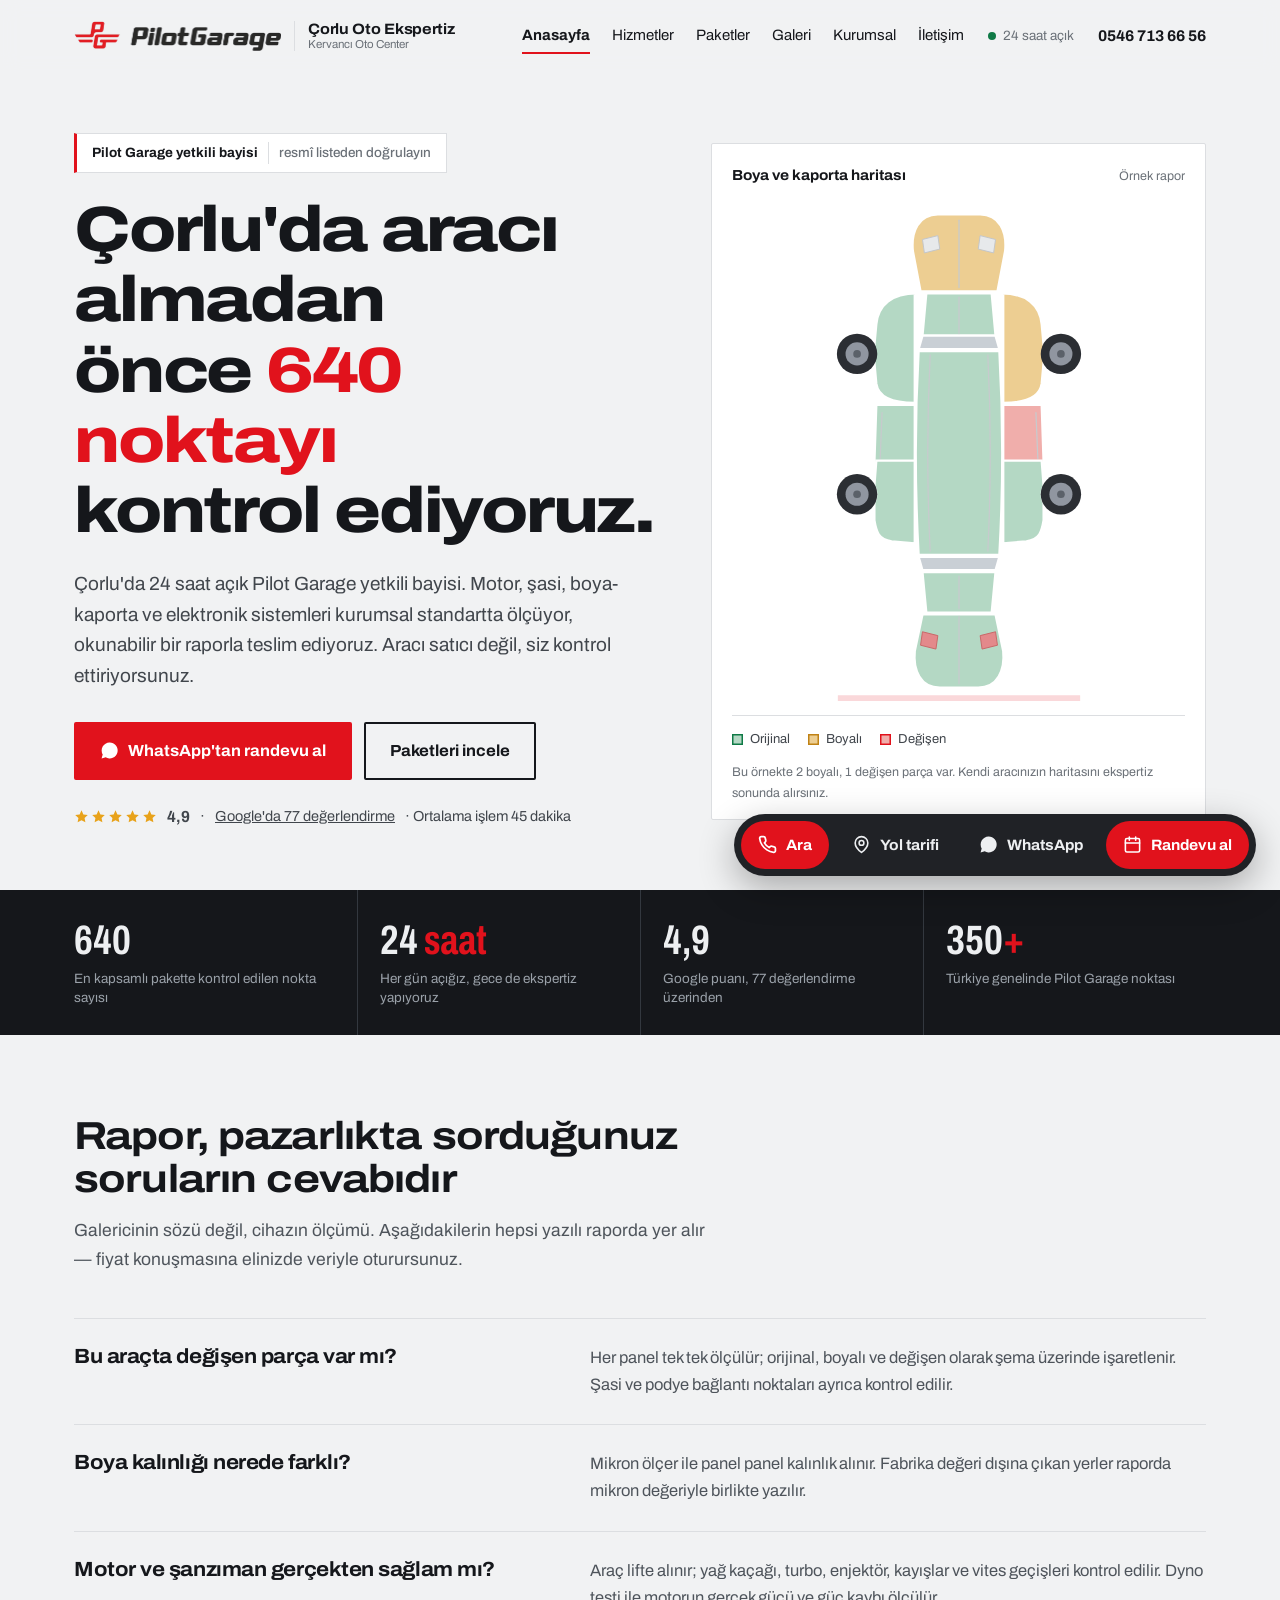
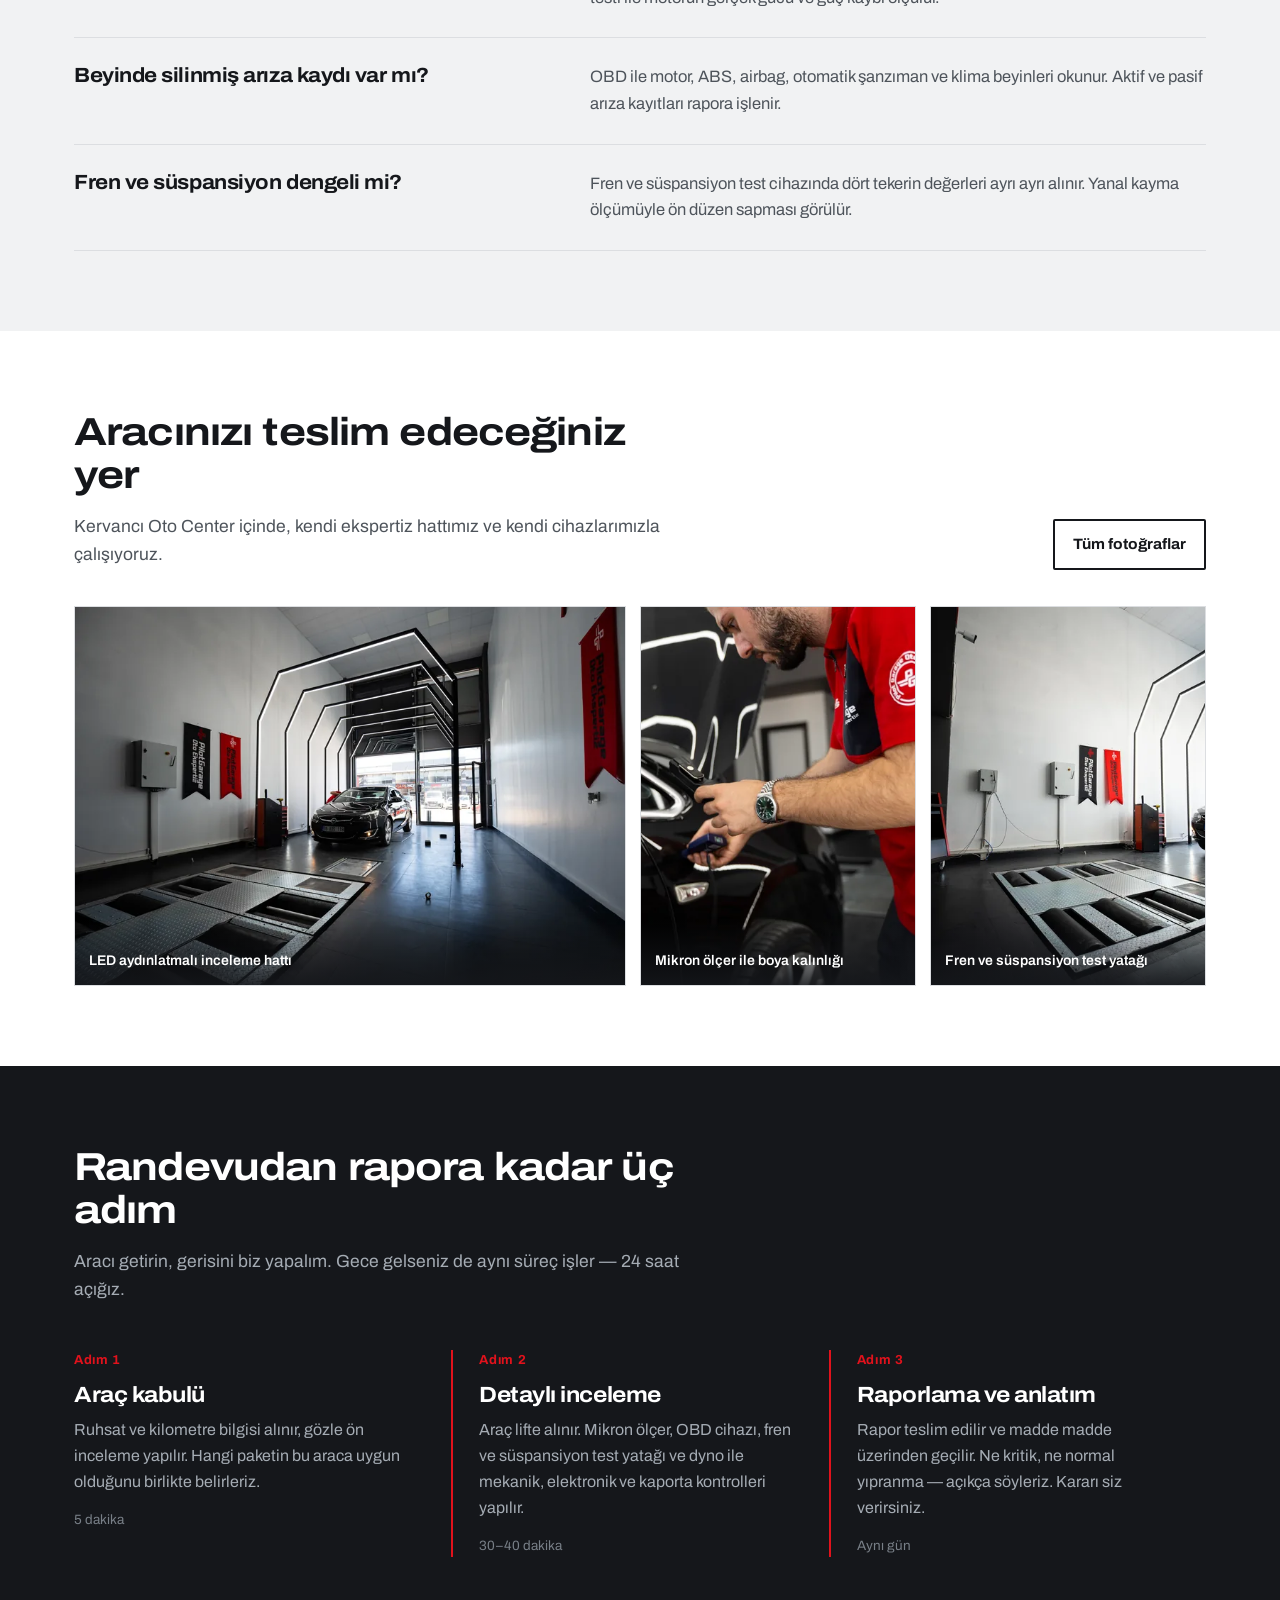
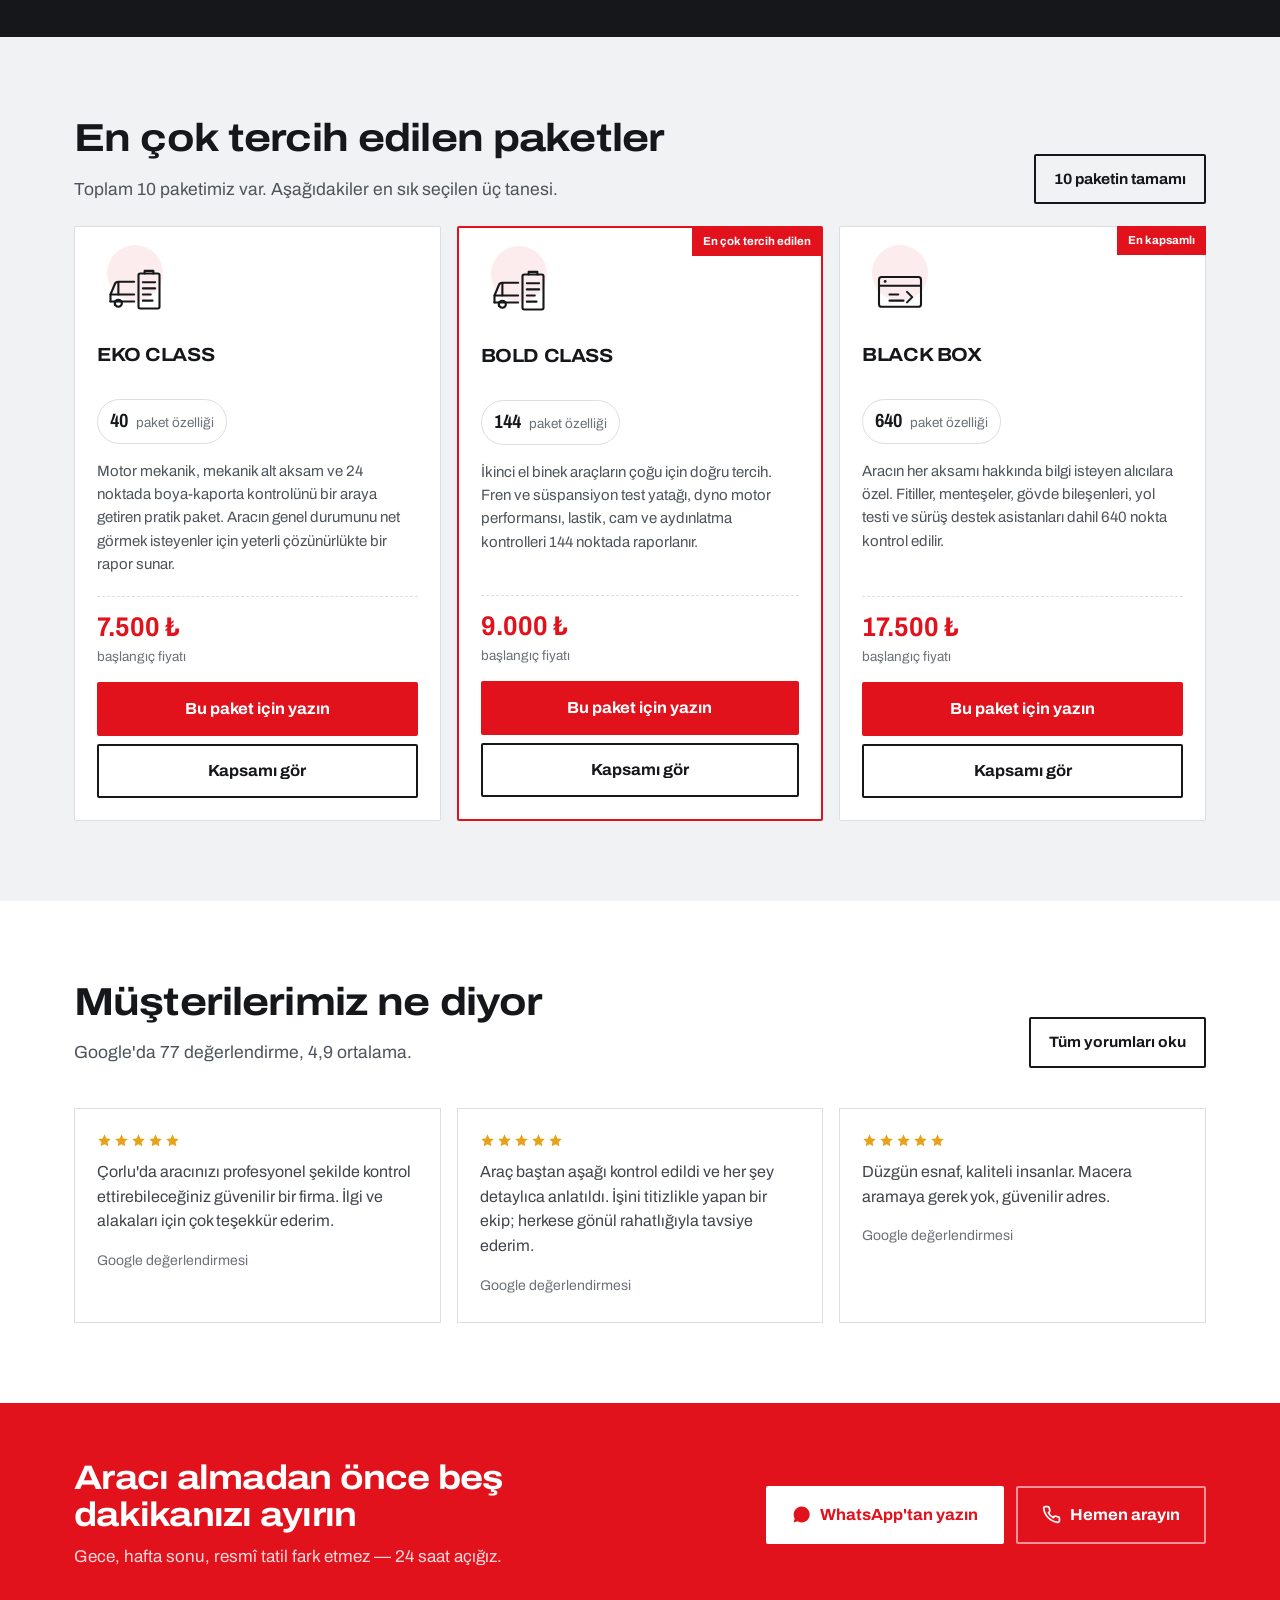
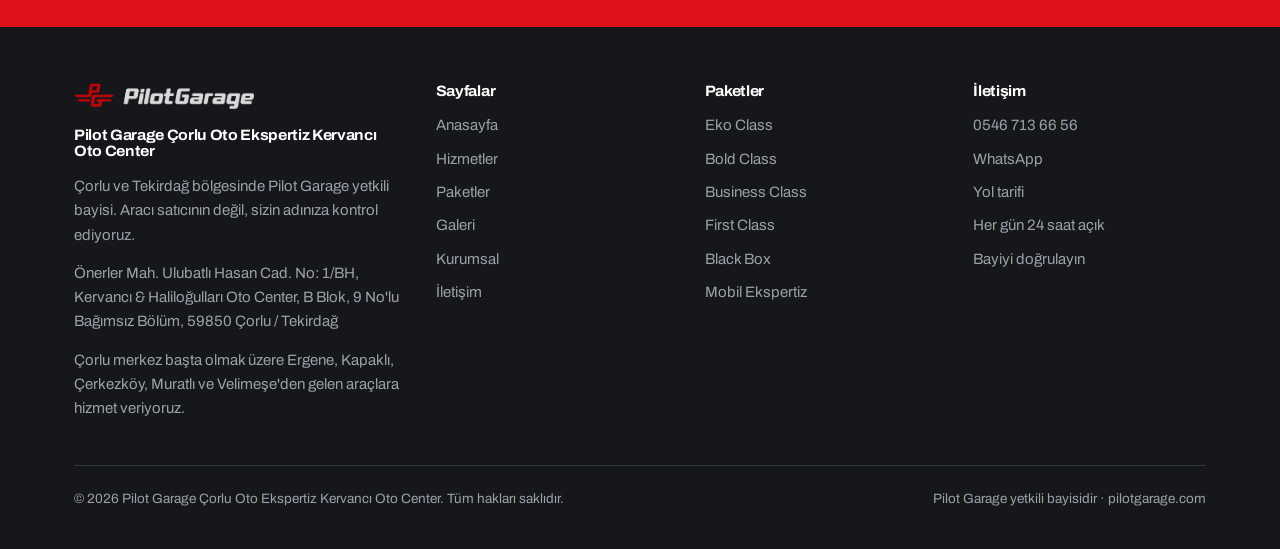
==== index.html @ a49c8400 "Ana sayfadaki örnek ekspertiz şemasını gerçekçi araç çizimiyle değiştir Soyut dikdörtgen panellerden" ====
<!DOCTYPE html>
<html lang="tr">
<head>
<meta charset="utf-8">
<meta name="viewport" content="width=device-width, initial-scale=1">
<title>Çorlu Oto Ekspertiz | Pilot Garage Kervancı Oto Center</title>
<meta name="description" content="Çorlu'da 24 saat açık oto ekspertiz. Motor, şasi, boya-kaporta ve elektronik kontroller profesyonel cihazlarla yapılır, rapor aynı gün teslim edilir. 0546 713 66 56">
<link rel="canonical" href="https://pilotgaragecorlu.tr/">
<meta property="og:url" content="https://pilotgaragecorlu.tr/">
<meta property="og:type" content="website">
<meta property="og:locale" content="tr_TR">
<meta property="og:title" content="Çorlu Oto Ekspertiz | Pilot Garage Kervancı Oto Center">
<meta property="og:description" content="Çorlu'da 24 saat açık oto ekspertiz. Motor, şasi, boya-kaporta ve elektronik kontroller profesyonel cihazlarla yapılır, rapor aynı gün teslim edilir. 0546 713 66 56">
<meta property="og:image" content="https://pilotgaragecorlu.tr/gorseller/og-image.png">
<meta property="og:image:width" content="1200">
<meta property="og:image:height" content="630">
<meta property="og:site_name" content="Pilot Garage Çorlu Oto Ekspertiz Kervancı Oto Center">
<meta name="twitter:card" content="summary_large_image">
<meta name="twitter:image" content="https://pilotgaragecorlu.tr/gorseller/og-image.png">
<meta name="theme-color" content="#15171B">
<link rel="preconnect" href="https://fonts.googleapis.com">
<link rel="preconnect" href="https://fonts.gstatic.com" crossorigin>
<link href="https://fonts.googleapis.com/css2?family=Archivo:ital,wdth,wght@0,62..125,400..800;1,62..125,400..700&display=swap" rel="stylesheet">
<link rel="icon" type="image/png" sizes="32x32" href="gorseller/favicon-32.png">
<link rel="icon" type="image/png" sizes="512x512" href="gorseller/favicon-512.png">
<link rel="apple-touch-icon" href="gorseller/apple-touch-icon.png">
<link rel="stylesheet" href="assets/style.css">

<script type="application/ld+json">
{
  "@context": "https://schema.org",
  "@type": "AutoRepair",
  "name": "Pilot Garage Çorlu Oto Ekspertiz Kervancı Oto Center",
  "description": "Çorlu'da 24 saat açık Pilot Garage yetkili bayisi. Oto ekspertiz: motor, şasi, boya-kaporta ve elektronik kontroller.",
  "telephone": "+905467136656",
  "priceRange": "₺₺",
  "address": {
    "@type": "PostalAddress",
    "streetAddress": "Önerler Mah. Ulubatlı Hasan Cad. No: 1/BH, Kervancı & Haliloğulları Oto Center, B Blok, 9 No'lu Bağımsız Bölüm",
    "addressLocality": "Çorlu",
    "addressRegion": "Tekirdağ",
    "postalCode": "59850",
    "addressCountry": "TR"
  },
  "geo": {
    "@type": "GeoCoordinates",
    "latitude": 41.139714,
    "longitude": 27.871995
  },
  "openingHoursSpecification": [
    {
      "@type": "OpeningHoursSpecification",
      "dayOfWeek": [
        "Monday",
        "Tuesday",
        "Wednesday",
        "Thursday",
        "Friday",
        "Saturday",
        "Sunday"
      ],
      "opens": "00:00",
      "closes": "23:59"
    }
  ],
  "aggregateRating": {
    "@type": "AggregateRating",
    "ratingValue": "4.9",
    "reviewCount": "77"
  },
  "parentOrganization": {
    "@type": "Organization",
    "name": "Pilot Garage Oto Ekspertiz",
    "url": "https://pilotgarage.com/tr"
  }
}
</script>
</head>
<body>

<header class="hdr">
  <div class="wrap hdr-in">
    <a class="brand" href="index.html" aria-label="Pilot Garage Çorlu Oto Ekspertiz Kervancı Oto Center — anasayfa">
      <img class="brand-logo" src="gorseller/pilot-garage-logo.png" alt="Pilot Garage" width="828" height="120">
      <span class="brand-tx">
        <b>Çorlu Oto Ekspertiz</b>
        <span>Kervancı Oto Center</span>
      </span>
    </a>

    <nav class="nav" aria-label="Ana menü">
      <a href="index.html">Anasayfa</a>
      <a href="hizmetler.html">Hizmetler</a>
      <a href="paketler.html">Paketler</a>
      <a href="galeri.html">Galeri</a>
      <a href="kurumsal.html">Kurumsal</a>
      <a href="iletisim.html">İletişim</a>
    </nav>

    <span class="live"><i class="pulse"></i>24 saat açık</span>
    <a class="hdr-tel" href="tel:+905467136656" data-tel="text"><svg width="17" height="17" viewBox="0 0 24 24" fill="none" stroke="currentColor" stroke-width="2.2" stroke-linecap="round" stroke-linejoin="round" aria-hidden="true"><path d="M22 16.9v3a2 2 0 0 1-2.2 2 19.8 19.8 0 0 1-8.6-3.1 19.5 19.5 0 0 1-6-6A19.8 19.8 0 0 1 2.1 4.2 2 2 0 0 1 4.1 2h3a2 2 0 0 1 2 1.7c.1 1 .4 1.9.7 2.8a2 2 0 0 1-.5 2.1L8.1 9.9a16 16 0 0 0 6 6l1.3-1.2a2 2 0 0 1 2.1-.5c.9.3 1.8.6 2.8.7a2 2 0 0 1 1.7 2Z"/></svg><span>0546 713 66 56</span></a>

    <button class="burger" type="button" aria-expanded="false" aria-label="Menüyü aç">
      <svg viewBox="0 0 24 24" fill="none" stroke="currentColor" stroke-width="2.2" stroke-linecap="round"><path d="M3 6h18M3 12h18M3 18h18"/></svg>
    </button>
  </div>
  <div class="mnav">
    <div class="wrap">
      <a href="index.html">Anasayfa</a>
      <a href="hizmetler.html">Hizmetler</a>
      <a href="paketler.html">Paketler</a>
      <a href="galeri.html">Galeri</a>
      <a href="kurumsal.html">Kurumsal</a>
      <a href="iletisim.html">İletişim</a>
      <a href="tel:+905467136656" data-tel="text">0546 713 66 56</a>
    </div>
  </div>
</header>

<main>
<section class="hero">
  <div class="wrap hero-grid">
    <div>
      <a class="rozet" href="https://pilotgarage.com/tr/bayiler/tekirdag-corlu-kervanci-oto-center" target="_blank" rel="noopener">
        Pilot Garage yetkili bayisi
        <span>resmî listeden doğrulayın</span>
      </a>
      <h1 class="h1">Çorlu'da aracı almadan<br>önce <em>640 noktayı</em><br>kontrol ediyoruz.</h1>
      <p class="lede">Çorlu'da 24 saat açık Pilot Garage yetkili bayisi. Motor, şasi, boya-kaporta ve elektronik sistemleri kurumsal standartta ölçüyor, okunabilir bir raporla teslim ediyoruz. Aracı satıcı değil, siz kontrol ettiriyorsunuz.</p>
      <div class="hero-cta">
        <a class="btn" href="https://wa.me/905467136656?text=Merhaba%2C%20Pilot%20Garage%20%C3%87orlu%20Kervanc%C4%B1%20Oto%20Center%27dan%20oto%20ekspertiz%20randevusu%20almak%20istiyorum." data-wa=""><svg viewBox="0 0 24 24" fill="currentColor" aria-hidden="true"><path d="M17.5 14.4c-.3-.2-1.7-.9-2-1-.3-.1-.5-.2-.7.1-.2.3-.7 1-.9 1.2-.2.2-.3.2-.6.1-.3-.2-1.2-.5-2.3-1.4-.9-.8-1.4-1.7-1.6-2-.2-.3 0-.5.1-.6l.5-.6c.1-.2.2-.3.3-.5 0-.2 0-.4-.1-.5l-.9-2.2c-.2-.6-.5-.5-.7-.5h-.6c-.2 0-.5.1-.8.4-.3.3-1 1-1 2.5s1.1 2.9 1.2 3.1c.2.2 2.1 3.3 5.2 4.6 2.6 1 3.1.8 3.7.8.6-.1 1.7-.7 2-1.4.2-.7.2-1.3.2-1.4-.1-.1-.3-.2-.6-.3M12 2a10 10 0 0 0-8.6 15L2 22l5.2-1.4A10 10 0 1 0 12 2Z"/></svg> WhatsApp'tan randevu al</a>
        <a class="btn ghost" href="paketler.html">Paketleri incele</a>
      </div>
      <p class="stars"><span class="sv" aria-hidden="true"><svg viewBox="0 0 24 24" fill="currentColor"><path d="m12 2 3 6.6 7 .9-5.1 4.8 1.3 7L12 17.9 5.8 21.3l1.3-7L2 9.5l7-.9L12 2Z"/></svg><svg viewBox="0 0 24 24" fill="currentColor"><path d="m12 2 3 6.6 7 .9-5.1 4.8 1.3 7L12 17.9 5.8 21.3l1.3-7L2 9.5l7-.9L12 2Z"/></svg><svg viewBox="0 0 24 24" fill="currentColor"><path d="m12 2 3 6.6 7 .9-5.1 4.8 1.3 7L12 17.9 5.8 21.3l1.3-7L2 9.5l7-.9L12 2Z"/></svg><svg viewBox="0 0 24 24" fill="currentColor"><path d="m12 2 3 6.6 7 .9-5.1 4.8 1.3 7L12 17.9 5.8 21.3l1.3-7L2 9.5l7-.9L12 2Z"/></svg><svg viewBox="0 0 24 24" fill="currentColor"><path d="m12 2 3 6.6 7 .9-5.1 4.8 1.3 7L12 17.9 5.8 21.3l1.3-7L2 9.5l7-.9L12 2Z"/></svg></span><b>4,9</b> · <a href="https://www.google.com/maps/search/?api=1&amp;query=Pilot+Garage+%C3%87orlu+Kervanc%C4%B1+Oto+Center&amp;query_place_id=ChIJ3xcATprhtBQR6YqEN_6ETvA" target="_blank" rel="noopener" style="color:inherit">Google'da 77 değerlendirme</a> · Ortalama işlem 45 dakika</p>
    </div>
    <div class="report">
      <div class="report-hd"><b>Boya ve kaporta haritası</b><span>Örnek rapor</span></div>
      <div class="diagram">
        <svg viewBox="0 0 260 520" role="img" aria-label="Araç panellerinin orijinal, boyalı ve değişen olarak işaretlendiği örnek ekspertiz şeması">
          <path class="pnl" data-p="Ön tampon" d="M108,14 C88,14 80,32 82,52 L90,94 L170,94 L178,52 C180,32 172,14 152,14 Z"/>
          <path class="light" d="M92,40 L108,36 L110,50 L94,54 Z"/>
          <path class="light" d="M168,40 L152,36 L150,50 L166,54 Z"/>
          <path class="crease" d="M130,20 L130,90"/>

          <path class="pnl" data-p="Motor kaputu" d="M96,96 L164,96 L168,140 L92,140 Z"/>
          <path class="crease" d="M130,100 L130,138"/>
          <path class="glass" d="M92,140 L168,140 L172,154 L88,154 Z"/>
          <path class="pnl" data-p="Tavan" d="M88,156 Q82,262 88,368 L172,368 Q178,262 172,156 Z"/>
          <path class="crease" d="M100,160 Q95,262 100,364"/>
          <path class="crease" d="M160,160 Q165,262 160,364"/>
          <path class="glass" d="M88,370 L172,370 L168,384 L92,384 Z"/>
          <path class="pnl" data-p="Bagaj kapağı" d="M92,386 L168,386 L164,428 L96,428 Z"/>
          <path class="crease" d="M130,390 L130,424"/>

          <path class="pnl" data-p="Arka tampon" d="M92,430 L168,430 L176,468 C178,488 170,506 150,506 L110,506 C90,506 82,488 84,468 Z"/>
          <path class="light-rear" d="M92,448 L108,452 L106,466 L90,462 Z"/>
          <path class="light-rear" d="M168,448 L152,452 L154,466 L170,462 Z"/>
          <path class="crease" d="M130,432 L130,502"/>

          <path class="pnl" data-p="Sol ön çamurluk" d="M86,96 C60,96 46,108 44,128 L42,150 A22,22 0 0 0 42,168 L44,190 C46,204 60,210 84,210 L84,96 Z"/>
          <path class="pnl" data-p="Sol ön kapı" d="M84,212 L44,212 L42,272 L84,276 Z"/>
          <path class="crease" d="M50,220 L48,268"/>
          <path class="pnl" data-p="Sol arka kapı" d="M84,278 L42,274 L44,336 C46,348 60,354 84,354 Z"/>
          <path class="crease" d="M50,282 L48,346"/>
          <path class="pnl" data-p="Sol arka çamurluk" d="M84,356 L60,354 C46,352 44,344 42,332 L42,314 A22,22 0 0 0 42,296 L44,270 L84,270 Z"/>
          <circle class="tyre-outer" cx="24" cy="159" r="21"/>
          <circle class="tyre-rim" cx="24" cy="159" r="12"/>
          <circle class="tyre-hub" cx="24" cy="159" r="4"/>
          <circle class="tyre-outer" cx="24" cy="305" r="21"/>
          <circle class="tyre-rim" cx="24" cy="305" r="12"/>
          <circle class="tyre-hub" cx="24" cy="305" r="4"/>

          <path class="pnl" data-p="Sağ ön çamurluk" d="M174,96 C200,96 214,108 216,128 L218,150 A22,22 0 0 1 218,168 L216,190 C214,204 200,210 176,210 L176,96 Z"/>
          <path class="pnl" data-p="Sağ ön kapı" d="M176,212 L216,212 L218,272 L176,276 Z"/>
          <path class="crease" d="M210,220 L212,268"/>
          <path class="pnl" data-p="Sağ arka kapı" d="M176,278 L218,274 L216,336 C214,348 200,354 176,354 Z"/>
          <path class="crease" d="M210,282 L212,346"/>
          <path class="pnl" data-p="Sağ arka çamurluk" d="M176,356 L200,354 C214,352 216,344 218,332 L218,314 A22,22 0 0 1 218,296 L216,270 L176,270 Z"/>
          <circle class="tyre-outer" cx="236" cy="159" r="21"/>
          <circle class="tyre-rim" cx="236" cy="159" r="12"/>
          <circle class="tyre-hub" cx="236" cy="159" r="4"/>
          <circle class="tyre-outer" cx="236" cy="305" r="21"/>
          <circle class="tyre-rim" cx="236" cy="305" r="12"/>
          <circle class="tyre-hub" cx="236" cy="305" r="4"/>

          <rect class="scan" id="scan" x="4" y="10" width="252" height="26" opacity="0"/>
        </svg>
      </div>
      <div class="legend">
        <span class="lg"><i class="dot d-ok"></i>Orijinal</span>
        <span class="lg"><i class="dot d-pt"></i>Boyalı</span>
        <span class="lg"><i class="dot d-rp"></i>Değişen</span>
      </div>
      <p class="report-ft" id="rptSum">Şema, raporda gördüğünüz düzenin örneğidir.</p>
    </div>
  </div>
  <div class="strip">
    <div class="wrap strip-in">
      <div class="st"><div class="n">640</div><div class="l">En kapsamlı pakette kontrol edilen nokta sayısı</div></div>
      <div class="st"><div class="n">24<i> saat</i></div><div class="l">Her gün açığız, gece de ekspertiz yapıyoruz</div></div>
      <div class="st"><div class="n">4,9</div><div class="l">Google puanı, 77 değerlendirme üzerinden</div></div>
      <div class="st"><div class="n">350<i>+</i></div><div class="l">Türkiye genelinde Pilot Garage noktası</div></div>
    </div>
  </div>
</section>

<section class="sec">
  <div class="wrap">
    <h2 class="h2">Rapor, pazarlıkta sorduğunuz soruların cevabıdır</h2>
    <p class="sub">Galericinin sözü değil, cihazın ölçümü. Aşağıdakilerin hepsi yazılı raporda yer alır — fiyat konuşmasına elinizde veriyle oturursunuz.</p>
    <div class="qs">
      <div class="q"><h3>Bu araçta değişen parça var mı?</h3><p>Her panel tek tek ölçülür; orijinal, boyalı ve değişen olarak şema üzerinde işaretlenir. Şasi ve podye bağlantı noktaları ayrıca kontrol edilir.</p></div>
      <div class="q"><h3>Boya kalınlığı nerede farklı?</h3><p>Mikron ölçer ile panel panel kalınlık alınır. Fabrika değeri dışına çıkan yerler raporda mikron değeriyle birlikte yazılır.</p></div>
      <div class="q"><h3>Motor ve şanzıman gerçekten sağlam mı?</h3><p>Araç lifte alınır; yağ kaçağı, turbo, enjektör, kayışlar ve vites geçişleri kontrol edilir. Dyno testi ile motorun gerçek gücü ve güç kaybı ölçülür.</p></div>
      <div class="q"><h3>Beyinde silinmiş arıza kaydı var mı?</h3><p>OBD ile motor, ABS, airbag, otomatik şanzıman ve klima beyinleri okunur. Aktif ve pasif arıza kayıtları rapora işlenir.</p></div>
      <div class="q"><h3>Fren ve süspansiyon dengeli mi?</h3><p>Fren ve süspansiyon test cihazında dört tekerin değerleri ayrı ayrı alınır. Yanal kayma ölçümüyle ön düzen sapması görülür.</p></div>
    </div>
  </div>
</section>

<section class="sec sec-paper">
  <div class="wrap">
    <div class="sec-hd">
      <div>
        <h2 class="h2">Aracınızı teslim edeceğiniz yer</h2>
        <p class="sub">Kervancı Oto Center içinde, kendi ekspertiz hattımız ve kendi cihazlarımızla çalışıyoruz.</p>
      </div>
      <a class="btn ghost sm" href="galeri.html">Tüm fotoğraflar</a>
    </div>
    <div class="foto-band">
      <figure class="fb fb-buyuk">
        <img src="gorseller/oto-ekspertiz-hatti-corlu-k.webp" alt="Çorlu oto ekspertiz merkezinin LED aydınlatmalı araç inceleme hattı" loading="lazy" width="800" height="533">
        <figcaption>LED aydınlatmalı inceleme hattı</figcaption>
      </figure>
      <figure class="fb">
        <img src="gorseller/boya-kalinligi-mikron-olcum-k.webp" alt="Mikron ölçer ile araç kapısında boya kalınlığı ölçülüyor" loading="lazy" width="800" height="533">
        <figcaption>Mikron ölçer ile boya kalınlığı</figcaption>
      </figure>
      <figure class="fb">
        <img src="gorseller/fren-suspansiyon-test-yatagi-k.webp" alt="Dört tekerin fren ve süspansiyon değerlerini ölçen test yatağı" loading="lazy" width="800" height="533">
        <figcaption>Fren ve süspansiyon test yatağı</figcaption>
      </figure>
    </div>
  </div>
</section>

<section class="sec sec-dark">
  <div class="wrap">
    <h2 class="h2">Randevudan rapora kadar üç adım</h2>
    <p class="sub">Aracı getirin, gerisini biz yapalım. Gece gelseniz de aynı süreç işler — 24 saat açığız.</p>
    <ol class="steps">
      <li class="step"><div class="num">Adım 1</div><h3>Araç kabulü</h3><p>Ruhsat ve kilometre bilgisi alınır, gözle ön inceleme yapılır. Hangi paketin bu araca uygun olduğunu birlikte belirleriz.</p><div class="t">5 dakika</div></li>
      <li class="step"><div class="num">Adım 2</div><h3>Detaylı inceleme</h3><p>Araç lifte alınır. Mikron ölçer, OBD cihazı, fren ve süspansiyon test yatağı ve dyno ile mekanik, elektronik ve kaporta kontrolleri yapılır.</p><div class="t">30–40 dakika</div></li>
      <li class="step"><div class="num">Adım 3</div><h3>Raporlama ve anlatım</h3><p>Rapor teslim edilir ve madde madde üzerinden geçilir. Ne kritik, ne normal yıpranma — açıkça söyleriz. Kararı siz verirsiniz.</p><div class="t">Aynı gün</div></li>
    </ol>
  </div>
</section>

<section class="sec">
  <div class="wrap">
    <div class="sec-hd">
      <div>
        <h2 class="h2">En çok tercih edilen paketler</h2>
        <p class="sub">Toplam 10 paketimiz var. Aşağıdakiler en sık seçilen üç tanesi.</p>
      </div>
      <a class="btn ghost sm" href="paketler.html">10 paketin tamamı</a>
    </div>
    <div class="pk-grid">
      <article class="pk" id="eko-class">
        
        <span class="ico-wrap"><svg class="ico"><use href="#i-pack"></use></svg></span>
        <h3>EKO CLASS</h3>
        <span class="pts"><b>40</b> paket özelliği</span>
        <p class="d">Motor mekanik, mekanik alt aksam ve 24 noktada boya-kaporta kontrolünü bir araya getiren pratik paket. Aracın genel durumunu net görmek isteyenler için yeterli çözünürlükte bir rapor sunar.</p>
        <div class="price"><b>7.500 ₺</b>başlangıç fiyatı</div>
        <a class="btn" href="https://wa.me/905467136656?text=Merhaba%2C%20EKO%20CLASS%20paketi%20i%C3%A7in%20randevu%20almak%20istiyorum." data-wa="Merhaba, EKO CLASS paketi için randevu almak istiyorum.">Bu paket için yazın</a>
        <a class="btn ghost" href="paketler.html#eko-class" style="margin-top:8px;width:100%;padding:12px">Kapsamı gör</a>
      </article>
      <article class="pk hi" id="bold-class">
        <span class="tag">En çok tercih edilen</span>
        <span class="ico-wrap"><svg class="ico"><use href="#i-pack"></use></svg></span>
        <h3>BOLD CLASS</h3>
        <span class="pts"><b>144</b> paket özelliği</span>
        <p class="d">İkinci el binek araçların çoğu için doğru tercih. Fren ve süspansiyon test yatağı, dyno motor performansı, lastik, cam ve aydınlatma kontrolleri 144 noktada raporlanır.</p>
        <div class="price"><b>9.000 ₺</b>başlangıç fiyatı</div>
        <a class="btn" href="https://wa.me/905467136656?text=Merhaba%2C%20BOLD%20CLASS%20paketi%20i%C3%A7in%20randevu%20almak%20istiyorum." data-wa="Merhaba, BOLD CLASS paketi için randevu almak istiyorum.">Bu paket için yazın</a>
        <a class="btn ghost" href="paketler.html#bold-class" style="margin-top:8px;width:100%;padding:12px">Kapsamı gör</a>
      </article>
      <article class="pk" id="black-box">
        <span class="tag">En kapsamlı</span>
        <span class="ico-wrap"><svg class="ico"><use href="#i-blackbox"></use></svg></span>
        <h3>BLACK BOX</h3>
        <span class="pts"><b>640</b> paket özelliği</span>
        <p class="d">Aracın her aksamı hakkında bilgi isteyen alıcılara özel. Fitiller, menteşeler, gövde bileşenleri, yol testi ve sürüş destek asistanları dahil 640 nokta kontrol edilir.</p>
        <div class="price"><b>17.500 ₺</b>başlangıç fiyatı</div>
        <a class="btn" href="https://wa.me/905467136656?text=Merhaba%2C%20BLACK%20BOX%20paketi%20i%C3%A7in%20randevu%20almak%20istiyorum." data-wa="Merhaba, BLACK BOX paketi için randevu almak istiyorum.">Bu paket için yazın</a>
        <a class="btn ghost" href="paketler.html#black-box" style="margin-top:8px;width:100%;padding:12px">Kapsamı gör</a>
      </article>
    </div>
  </div>
</section>

<section class="sec sec-paper">
  <div class="wrap">
    <div class="sec-hd">
      <div>
        <h2 class="h2">Müşterilerimiz ne diyor</h2>
        <p class="sub">Google'da 77 değerlendirme, 4,9 ortalama.</p>
      </div>
      <a class="btn ghost sm" href="https://www.google.com/maps/search/?api=1&amp;query=Pilot+Garage+%C3%87orlu+Kervanc%C4%B1+Oto+Center&amp;query_place_id=ChIJ3xcATprhtBQR6YqEN_6ETvA" target="_blank" rel="noopener">Tüm yorumları oku</a>
    </div>
    <div class="revs">
      <article class="rev"><span class="sv" aria-hidden="true"><svg viewBox="0 0 24 24" fill="currentColor"><path d="m12 2 3 6.6 7 .9-5.1 4.8 1.3 7L12 17.9 5.8 21.3l1.3-7L2 9.5l7-.9L12 2Z"/></svg><svg viewBox="0 0 24 24" fill="currentColor"><path d="m12 2 3 6.6 7 .9-5.1 4.8 1.3 7L12 17.9 5.8 21.3l1.3-7L2 9.5l7-.9L12 2Z"/></svg><svg viewBox="0 0 24 24" fill="currentColor"><path d="m12 2 3 6.6 7 .9-5.1 4.8 1.3 7L12 17.9 5.8 21.3l1.3-7L2 9.5l7-.9L12 2Z"/></svg><svg viewBox="0 0 24 24" fill="currentColor"><path d="m12 2 3 6.6 7 .9-5.1 4.8 1.3 7L12 17.9 5.8 21.3l1.3-7L2 9.5l7-.9L12 2Z"/></svg><svg viewBox="0 0 24 24" fill="currentColor"><path d="m12 2 3 6.6 7 .9-5.1 4.8 1.3 7L12 17.9 5.8 21.3l1.3-7L2 9.5l7-.9L12 2Z"/></svg></span>
        <p>Çorlu'da aracınızı profesyonel şekilde kontrol ettirebileceğiniz güvenilir bir firma. İlgi ve alakaları için çok teşekkür ederim.</p>
        <div class="who">Google değerlendirmesi</div>
      </article>
      <article class="rev"><span class="sv" aria-hidden="true"><svg viewBox="0 0 24 24" fill="currentColor"><path d="m12 2 3 6.6 7 .9-5.1 4.8 1.3 7L12 17.9 5.8 21.3l1.3-7L2 9.5l7-.9L12 2Z"/></svg><svg viewBox="0 0 24 24" fill="currentColor"><path d="m12 2 3 6.6 7 .9-5.1 4.8 1.3 7L12 17.9 5.8 21.3l1.3-7L2 9.5l7-.9L12 2Z"/></svg><svg viewBox="0 0 24 24" fill="currentColor"><path d="m12 2 3 6.6 7 .9-5.1 4.8 1.3 7L12 17.9 5.8 21.3l1.3-7L2 9.5l7-.9L12 2Z"/></svg><svg viewBox="0 0 24 24" fill="currentColor"><path d="m12 2 3 6.6 7 .9-5.1 4.8 1.3 7L12 17.9 5.8 21.3l1.3-7L2 9.5l7-.9L12 2Z"/></svg><svg viewBox="0 0 24 24" fill="currentColor"><path d="m12 2 3 6.6 7 .9-5.1 4.8 1.3 7L12 17.9 5.8 21.3l1.3-7L2 9.5l7-.9L12 2Z"/></svg></span>
        <p>Araç baştan aşağı kontrol edildi ve her şey detaylıca anlatıldı. İşini titizlikle yapan bir ekip; herkese gönül rahatlığıyla tavsiye ederim.</p>
        <div class="who">Google değerlendirmesi</div>
      </article>
      <article class="rev"><span class="sv" aria-hidden="true"><svg viewBox="0 0 24 24" fill="currentColor"><path d="m12 2 3 6.6 7 .9-5.1 4.8 1.3 7L12 17.9 5.8 21.3l1.3-7L2 9.5l7-.9L12 2Z"/></svg><svg viewBox="0 0 24 24" fill="currentColor"><path d="m12 2 3 6.6 7 .9-5.1 4.8 1.3 7L12 17.9 5.8 21.3l1.3-7L2 9.5l7-.9L12 2Z"/></svg><svg viewBox="0 0 24 24" fill="currentColor"><path d="m12 2 3 6.6 7 .9-5.1 4.8 1.3 7L12 17.9 5.8 21.3l1.3-7L2 9.5l7-.9L12 2Z"/></svg><svg viewBox="0 0 24 24" fill="currentColor"><path d="m12 2 3 6.6 7 .9-5.1 4.8 1.3 7L12 17.9 5.8 21.3l1.3-7L2 9.5l7-.9L12 2Z"/></svg><svg viewBox="0 0 24 24" fill="currentColor"><path d="m12 2 3 6.6 7 .9-5.1 4.8 1.3 7L12 17.9 5.8 21.3l1.3-7L2 9.5l7-.9L12 2Z"/></svg></span>
        <p>Düzgün esnaf, kaliteli insanlar. Macera aramaya gerek yok, güvenilir adres.</p>
        <div class="who">Google değerlendirmesi</div>
      </article>
    </div>
  </div>
</section>

<section class="band">
  <div class="wrap band-in">
    <div>
      <h2>Aracı almadan önce beş dakikanızı ayırın</h2>
      <p>Gece, hafta sonu, resmî tatil fark etmez — 24 saat açığız.</p>
    </div>
    <div style="display:flex;gap:12px;flex-wrap:wrap">
      <a class="btn" href="https://wa.me/905467136656?text=Merhaba%2C%20Pilot%20Garage%20%C3%87orlu%20Kervanc%C4%B1%20Oto%20Center%27dan%20oto%20ekspertiz%20randevusu%20almak%20istiyorum." data-wa=""><svg viewBox="0 0 24 24" fill="currentColor" aria-hidden="true"><path d="M17.5 14.4c-.3-.2-1.7-.9-2-1-.3-.1-.5-.2-.7.1-.2.3-.7 1-.9 1.2-.2.2-.3.2-.6.1-.3-.2-1.2-.5-2.3-1.4-.9-.8-1.4-1.7-1.6-2-.2-.3 0-.5.1-.6l.5-.6c.1-.2.2-.3.3-.5 0-.2 0-.4-.1-.5l-.9-2.2c-.2-.6-.5-.5-.7-.5h-.6c-.2 0-.5.1-.8.4-.3.3-1 1-1 2.5s1.1 2.9 1.2 3.1c.2.2 2.1 3.3 5.2 4.6 2.6 1 3.1.8 3.7.8.6-.1 1.7-.7 2-1.4.2-.7.2-1.3.2-1.4-.1-.1-.3-.2-.6-.3M12 2a10 10 0 0 0-8.6 15L2 22l5.2-1.4A10 10 0 1 0 12 2Z"/></svg> WhatsApp'tan yazın</a>
      <a class="btn o" href="tel:+905467136656" data-tel><svg width="17" height="17" viewBox="0 0 24 24" fill="none" stroke="currentColor" stroke-width="2.2" stroke-linecap="round" stroke-linejoin="round" aria-hidden="true"><path d="M22 16.9v3a2 2 0 0 1-2.2 2 19.8 19.8 0 0 1-8.6-3.1 19.5 19.5 0 0 1-6-6A19.8 19.8 0 0 1 2.1 4.2 2 2 0 0 1 4.1 2h3a2 2 0 0 1 2 1.7c.1 1 .4 1.9.7 2.8a2 2 0 0 1-.5 2.1L8.1 9.9a16 16 0 0 0 6 6l1.3-1.2a2 2 0 0 1 2.1-.5c.9.3 1.8.6 2.8.7a2 2 0 0 1 1.7 2Z"/></svg> Hemen arayın</a>
    </div>
  </div>
</section>
</main>

<footer class="ftr">
  <div class="wrap">
    <div class="ftr-t">
      <div>
        <img class="ftr-logo" src="gorseller/pilot-garage-logo-beyaz.png" alt="Pilot Garage" width="828" height="120">
        <h4>Pilot Garage Çorlu Oto Ekspertiz Kervancı Oto Center</h4>
        <p>Çorlu ve Tekirdağ bölgesinde Pilot Garage yetkili bayisi. Aracı satıcının değil, sizin adınıza kontrol ediyoruz.</p>
        <p style="margin-top:14px" data-adres></p>
        <p style="margin-top:14px">Çorlu merkez başta olmak üzere Ergene, Kapaklı, Çerkezköy, Muratlı ve Velimeşe'den gelen araçlara hizmet veriyoruz.</p>
      </div>
      <div>
        <h4>Sayfalar</h4>
        <ul>
          <li><a href="index.html">Anasayfa</a></li>
          <li><a href="hizmetler.html">Hizmetler</a></li>
          <li><a href="paketler.html">Paketler</a></li>
          <li><a href="galeri.html">Galeri</a></li>
          <li><a href="kurumsal.html">Kurumsal</a></li>
          <li><a href="iletisim.html">İletişim</a></li>
        </ul>
      </div>
      <div>
        <h4>Paketler</h4>
        <ul>
          <li><a href="paketler.html#eko-class">Eko Class</a></li>
          <li><a href="paketler.html#bold-class">Bold Class</a></li>
          <li><a href="paketler.html#business-class">Business Class</a></li>
          <li><a href="paketler.html#first-class">First Class</a></li>
          <li><a href="paketler.html#black-box">Black Box</a></li>
          <li><a href="paketler.html#mobil-ekspertiz">Mobil Ekspertiz</a></li>
        </ul>
      </div>
      <div>
        <h4>İletişim</h4>
        <ul>
          <li><a href="tel:+905467136656" data-tel="text">0546 713 66 56</a></li>
          <li><a href="https://wa.me/905467136656?text=Merhaba%2C%20Pilot%20Garage%20%C3%87orlu%20Kervanc%C4%B1%20Oto%20Center%27dan%20oto%20ekspertiz%20randevusu%20almak%20istiyorum." data-wa="">WhatsApp</a></li>
          <li><a href="https://www.google.com/maps/dir/?api=1&amp;destination=41.139714,27.871995&amp;destination_place_id=ChIJ3xcATprhtBQR6YqEN_6ETvA" data-map>Yol tarifi</a></li>
          <li>Her gün 24 saat açık</li>
          <li><a href="https://pilotgarage.com/tr/bayiler/tekirdag-corlu-kervanci-oto-center" target="_blank" rel="noopener">Bayiyi doğrulayın</a></li>
        </ul>
      </div>
    </div>
    <div class="ftr-b">
      <span>© <span data-yil>2026</span> Pilot Garage Çorlu Oto Ekspertiz Kervancı Oto Center. Tüm hakları saklıdır.</span>
      <span>Pilot Garage yetkili bayisidir · <a href="https://pilotgarage.com/tr" target="_blank" rel="noopener">pilotgarage.com</a></span>
    </div>
  </div>
</footer>

<nav class="dock" aria-label="Hızlı işlemler">
  <a class="dk primary puls" href="tel:+905467136656" data-tel><svg width="17" height="17" viewBox="0 0 24 24" fill="none" stroke="currentColor" stroke-width="2.2" stroke-linecap="round" stroke-linejoin="round" aria-hidden="true"><path d="M22 16.9v3a2 2 0 0 1-2.2 2 19.8 19.8 0 0 1-8.6-3.1 19.5 19.5 0 0 1-6-6A19.8 19.8 0 0 1 2.1 4.2 2 2 0 0 1 4.1 2h3a2 2 0 0 1 2 1.7c.1 1 .4 1.9.7 2.8a2 2 0 0 1-.5 2.1L8.1 9.9a16 16 0 0 0 6 6l1.3-1.2a2 2 0 0 1 2.1-.5c.9.3 1.8.6 2.8.7a2 2 0 0 1 1.7 2Z"/></svg><span>Ara</span></a>
  <a class="dk" href="https://www.google.com/maps/dir/?api=1&amp;destination=41.139714,27.871995&amp;destination_place_id=ChIJ3xcATprhtBQR6YqEN_6ETvA" data-map><svg viewBox="0 0 24 24" fill="none" stroke="currentColor" stroke-width="2" stroke-linecap="round" stroke-linejoin="round" aria-hidden="true"><path d="M20 10c0 6-8 12-8 12s-8-6-8-12a8 8 0 0 1 16 0Z"/><circle cx="12" cy="10" r="3"/></svg><span>Yol tarifi</span></a>
  <a class="dk" href="https://wa.me/905467136656?text=Merhaba%2C%20Pilot%20Garage%20%C3%87orlu%20Kervanc%C4%B1%20Oto%20Center%27dan%20oto%20ekspertiz%20randevusu%20almak%20istiyorum." data-wa=""><svg viewBox="0 0 24 24" fill="currentColor" aria-hidden="true"><path d="M17.5 14.4c-.3-.2-1.7-.9-2-1-.3-.1-.5-.2-.7.1-.2.3-.7 1-.9 1.2-.2.2-.3.2-.6.1-.3-.2-1.2-.5-2.3-1.4-.9-.8-1.4-1.7-1.6-2-.2-.3 0-.5.1-.6l.5-.6c.1-.2.2-.3.3-.5 0-.2 0-.4-.1-.5l-.9-2.2c-.2-.6-.5-.5-.7-.5h-.6c-.2 0-.5.1-.8.4-.3.3-1 1-1 2.5s1.1 2.9 1.2 3.1c.2.2 2.1 3.3 5.2 4.6 2.6 1 3.1.8 3.7.8.6-.1 1.7-.7 2-1.4.2-.7.2-1.3.2-1.4-.1-.1-.3-.2-.6-.3M12 2a10 10 0 0 0-8.6 15L2 22l5.2-1.4A10 10 0 1 0 12 2Z"/></svg><span>WhatsApp</span></a>
  <a class="dk primary" href="iletisim.html#randevu"><svg viewBox="0 0 24 24" fill="none" stroke="currentColor" stroke-width="2" stroke-linecap="round" stroke-linejoin="round" aria-hidden="true"><rect x="3" y="4.5" width="18" height="17" rx="2"/><path d="M8 2.5v4M16 2.5v4M3 10h18"/></svg><span>Randevu al</span></a>
</nav>

<script src="assets/site.js"></script>
</body>
</html>
---- assets/style.css ----
/* =========================================================
   Pilot Garage Çorlu Oto Ekspertiz Kervancı Oto Center — ortak stil
   Palet: Pilot Garage kurumsal kırmızı / siyah / beyaz
   ========================================================= */

:root{
  --red:#E1121C;
  --red-dk:#B10D15;
  --red-soft:#FDECED;
  --ink:#15171B;
  --ink-2:#1E2126;
  --bg:#F1F2F3;
  --paper:#FFFFFF;
  --steel:#6B7178;
  --line:#DCDEE1;
  --line-dk:#33383F;
  --ok:#0F7A46;
  --warn:#C08215;
  --w:1180px;
  --r:2px;
}

*{box-sizing:border-box}
html{scroll-behavior:smooth;-webkit-text-size-adjust:100%}
body{
  margin:0;background:var(--bg);color:var(--ink);
  font-family:"Archivo",system-ui,-apple-system,"Segoe UI",sans-serif;
  font-variation-settings:"wdth" 100;
  font-size:17px;line-height:1.62;-webkit-font-smoothing:antialiased;
}
img,svg{max-width:100%;display:block}
a{color:inherit}
h1,h2,h3,h4{margin:0;font-weight:700;font-variation-settings:"wdth" 112;letter-spacing:-.022em;line-height:1.1}
p{margin:0}
ul,ol{margin:0;padding:0;list-style:none}
.wrap{max-width:var(--w);margin:0 auto;padding:0 24px}
.rule{height:1px;background:var(--line);border:0;margin:0}
:focus-visible{outline:2.5px solid var(--red);outline-offset:3px}
.sr{position:absolute;width:1px;height:1px;overflow:hidden;clip:rect(0 0 0 0);white-space:nowrap}

/* ---------------- Header ---------------- */
.hdr{position:sticky;top:0;z-index:60;background:rgba(241,242,243,.92);backdrop-filter:saturate(1.4) blur(10px);border-bottom:1px solid transparent;transition:border-color .2s}
.hdr.stuck{border-bottom-color:var(--line)}
.hdr-in{display:flex;align-items:center;gap:24px;height:72px}
.brand{display:flex;align-items:center;gap:13px;text-decoration:none;flex:0 0 auto}
.brand-logo{height:30px;width:auto;flex:0 0 auto}
.brand-tx{display:flex;flex-direction:column;line-height:1.15;padding-left:13px;border-left:1px solid var(--line)}
.brand-tx b{font-size:15px;font-variation-settings:"wdth" 108;letter-spacing:-.02em}
.brand-tx span{font-size:11.5px;color:var(--steel);white-space:nowrap}
.nav{display:flex;gap:22px;margin-left:auto}
.nav a{text-decoration:none;font-size:15px;padding:5px 0;border-bottom:2px solid transparent}
.nav a:hover{border-bottom-color:var(--red)}
.nav a[aria-current="page"]{border-bottom-color:var(--red);font-weight:700}
.hdr-tel{display:flex;align-items:center;gap:9px;text-decoration:none;font-size:15.5px;font-weight:700;white-space:nowrap}
.hdr-tel:hover{color:var(--red)}
.hdr-tel svg{color:var(--red)}
.live{display:flex;align-items:center;gap:7px;font-size:13.5px;color:var(--steel);white-space:nowrap}
.pulse{width:8px;height:8px;border-radius:50%;background:var(--ok);box-shadow:0 0 0 0 rgba(15,122,70,.5);animation:pl 2.4s infinite;flex:0 0 auto}
@keyframes pl{70%{box-shadow:0 0 0 7px rgba(15,122,70,0)}100%{box-shadow:0 0 0 0 rgba(15,122,70,0)}}

.burger{display:none;margin-left:auto;background:none;border:1.5px solid var(--ink);border-radius:var(--r);padding:9px 11px;cursor:pointer}
.burger svg{width:20px;height:20px}
.mnav{display:none;background:var(--paper);border-bottom:1px solid var(--line)}
.mnav.on{display:block}
.mnav a{display:block;padding:15px 0;text-decoration:none;font-size:17px;font-weight:600;border-bottom:1px solid var(--line)}
.mnav a:last-child{border-bottom:0}

/* ---------------- Butonlar ---------------- */
.btn{
  display:inline-flex;align-items:center;justify-content:center;gap:9px;
  padding:14px 24px;border-radius:var(--r);border:2px solid var(--red);
  background:var(--red);color:#fff;font:inherit;font-size:16px;font-weight:700;
  font-variation-settings:"wdth" 104;text-decoration:none;cursor:pointer;
  transition:background .15s,transform .12s,border-color .15s,color .15s;
}
.btn:hover{background:var(--red-dk);border-color:var(--red-dk);transform:translateY(-1px)}
.btn:active{transform:translateY(0)}
.btn.ghost{background:transparent;color:var(--ink);border-color:var(--ink)}
.btn.ghost:hover{background:var(--ink);border-color:var(--ink);color:#fff}
.btn.on-dark{background:transparent;color:#fff;border-color:#4A5058}
.btn.on-dark:hover{background:#fff;border-color:#fff;color:var(--ink)}
.btn.sm{padding:11px 18px;font-size:15px}
.btn svg{width:19px;height:19px;flex:0 0 auto}

/* ---------------- Sayfa başlığı ---------------- */
.phead{background:var(--ink);color:#fff;padding:54px 0 56px}
.crumb{font-size:14px;color:#8D949C;margin-bottom:14px}
.crumb a{text-decoration:none}
.crumb a:hover{color:#fff}
.phead h1{font-size:clamp(32px,4.4vw,52px);font-weight:800;font-variation-settings:"wdth" 118;letter-spacing:-.032em}
.phead p{margin-top:16px;font-size:18px;color:#A5ACB4;max-width:62ch}

/* ---------------- Bölümler ---------------- */
.sec{padding:80px 0}
.sec.tight{padding-top:0}
.sec-dark{background:var(--ink);color:#EDEFF1}
.sec-paper{background:var(--paper)}
.h2{font-size:clamp(27px,3.3vw,39px);font-weight:700;font-variation-settings:"wdth" 116;max-width:22ch}
.sec-dark .h2{color:#fff}
.sub{margin-top:16px;font-size:17.5px;color:#4E545B;max-width:64ch}
.sec-dark .sub{color:#A5ACB4}
.sec-hd{display:flex;align-items:flex-end;justify-content:space-between;gap:28px;flex-wrap:wrap}

/* ---------------- Hero ---------------- */
.hero{padding:60px 0 0}
.hero-grid{display:grid;grid-template-columns:1.08fr .92fr;gap:56px;align-items:center}
.h1{font-size:clamp(37px,5.2vw,64px);font-weight:800;font-variation-settings:"wdth" 118;letter-spacing:-.035em}
.h1 em{font-style:normal;color:var(--red)}
.lede{margin-top:22px;font-size:19px;color:#41464C;max-width:56ch}
.hero-cta{display:flex;flex-wrap:wrap;gap:12px;margin-top:30px}
.stars{display:flex;align-items:center;gap:10px;margin-top:24px;font-size:14.5px;color:#41464C;flex-wrap:wrap}
.stars b{font-variation-settings:"wdth" 92;font-size:16px}
.sv{display:flex;gap:2px}
.sv svg{width:15px;height:15px;color:#E8A21A}


/* Hero güven rozeti */
.rozet{
  display:inline-flex;align-items:center;gap:10px;margin-bottom:22px;
  padding:8px 15px;background:var(--paper);
  border:1px solid var(--line);border-left:3px solid var(--red);
  font-size:13.5px;font-weight:700;text-decoration:none;color:var(--ink);
  transition:border-color .16s,background .16s;
}
.rozet:hover{background:var(--red-soft)}
.rozet span{font-weight:500;color:var(--steel);border-left:1px solid var(--line);padding-left:10px}
@media (max-width:480px){.rozet span{display:none}}

/* Rapor kartı */
.report{background:var(--paper);border:1px solid var(--line);border-radius:var(--r);padding:20px 20px 16px}
.report-hd{display:flex;justify-content:space-between;align-items:baseline;gap:12px;margin-bottom:14px}
.report-hd b{font-size:14.5px;font-variation-settings:"wdth" 106}
.report-hd span{font-size:12.5px;color:var(--steel)}
.diagram{display:flex;justify-content:center}
.diagram svg{width:100%;max-width:250px;height:auto}
.pnl{fill:#E4E6E8;stroke:var(--paper);stroke-width:2.4;transition:fill .4s ease}
.pnl[data-state="ok"]{fill:#B4D8C4}
.pnl[data-state="paint"]{fill:#EDCE92}
.pnl[data-state="rep"]{fill:#F0AEAB}
.glass{fill:#C9CFD5;stroke:var(--paper);stroke-width:2.4}
.tyre-outer{fill:#2B2E33}
.tyre-rim{fill:#9096A0}
.tyre-hub{fill:#5B6169}
.crease{fill:none;stroke:#C7CACD;stroke-width:1.3;stroke-linecap:round}
.light{fill:#E7E9EB;stroke:#C2C5C9;stroke-width:1}
.light-rear{fill:#E3898B;stroke:#C86668;stroke-width:1}
.scan{fill:var(--red);opacity:.16}
.legend{display:flex;flex-wrap:wrap;gap:8px 18px;margin-top:14px;padding-top:13px;border-top:1px solid var(--line)}
.lg{display:flex;align-items:center;gap:7px;font-size:13px;color:#41464C}
.dot{width:11px;height:11px;flex:0 0 auto}
.d-ok{background:#B4D8C4;box-shadow:inset 0 0 0 1.5px var(--ok)}
.d-pt{background:#EDCE92;box-shadow:inset 0 0 0 1.5px var(--warn)}
.d-rp{background:#F0AEAB;box-shadow:inset 0 0 0 1.5px var(--red)}
.report-ft{margin-top:12px;font-size:12.5px;color:var(--steel)}

/* ---------------- Sayaç şeridi ---------------- */
.strip{background:var(--ink);color:#EDEFF1}
.hero .strip{margin-top:60px}
.strip-in{display:grid;grid-template-columns:repeat(4,1fr)}
.st{padding:30px 0 28px;border-left:1px solid var(--line-dk)}
.st:first-child{border-left:0}
.st .n{font-size:clamp(27px,3.3vw,41px);font-weight:700;font-variation-settings:"wdth" 70;line-height:1;font-variant-numeric:tabular-nums}
.st .n i{font-style:normal;color:var(--red)}
.st .l{margin-top:9px;font-size:13.5px;color:#9AA1A9;padding-right:16px;line-height:1.4}
.st:not(:first-child) .n,.st:not(:first-child) .l{padding-left:22px}

/* ---------------- İkon ---------------- */
.ico{width:56px;height:56px;color:var(--ink)}
.ico-wrap{position:relative;width:76px;height:76px;display:flex;align-items:center;justify-content:center}
.ico-wrap::before{content:"";position:absolute;inset:0;border-radius:50%;background:var(--red-soft);transform:translate(10px,-8px);width:56px;height:56px}
.ico-wrap svg{position:relative}

/* ---------------- Hizmet kartları ---------------- */
.svc-grid{margin-top:44px;display:grid;grid-template-columns:repeat(3,1fr);gap:1px;background:var(--line);border:1px solid var(--line)}
.svc{background:var(--paper);padding:30px 26px 28px}
.svc h3{margin-top:18px;font-size:20px;font-variation-settings:"wdth" 110}
.svc p{margin-top:10px;font-size:15.5px;color:#4E545B;line-height:1.55}
.svc ul{margin-top:14px;display:flex;flex-direction:column;gap:7px}
.svc li{position:relative;padding-left:17px;font-size:14.5px;color:#4E545B}
.svc li::before{content:"";position:absolute;left:0;top:10px;width:7px;height:2px;background:var(--red)}

/* ---------------- Sorular ---------------- */
.qs{margin-top:44px;border-top:1px solid var(--line)}
.q{display:grid;grid-template-columns:1.1fr 1.4fr;gap:32px;padding:26px 0;border-bottom:1px solid var(--line)}
.q h3{font-size:20.5px;font-variation-settings:"wdth" 108}
.q p{color:#4E545B;font-size:16.5px}

/* ---------------- Süreç ---------------- */
.steps{margin-top:46px;display:grid;grid-template-columns:repeat(3,1fr)}
.step{padding-left:26px;padding-right:30px;border-left:2px solid var(--red)}
.step:first-child{padding-left:0;border-left:0}
.step .num{font-size:13px;font-weight:700;letter-spacing:.05em;color:var(--red)}
.step h3{margin-top:12px;font-size:22px;font-variation-settings:"wdth" 110;color:#fff}
.step p{margin-top:10px;font-size:16px;color:#A5ACB4}
.step .t{margin-top:14px;font-size:13.5px;color:#787F87}

/* ---------------- Paket kartları ---------------- */
.pk-hd{display:flex;align-items:baseline;justify-content:space-between;gap:20px;margin-top:48px;padding-bottom:12px;border-bottom:2px solid var(--ink)}
.pk-hd h2,.pk-hd h3{font-size:21px;font-variation-settings:"wdth" 110}
.pk-hd span{font-size:14px;color:var(--steel)}
.pk-grid{margin-top:22px;display:grid;grid-template-columns:repeat(3,1fr);gap:16px}
.pk-grid.four{grid-template-columns:repeat(4,1fr)}
.pk{background:var(--paper);border:1px solid var(--line);border-radius:var(--r);padding:26px 22px 22px;display:flex;flex-direction:column;position:relative}
.pk.hi{border:2px solid var(--red)}
.pk .tag{position:absolute;top:-1px;right:-1px;background:var(--red);color:#fff;font-size:11.5px;font-weight:700;padding:5px 11px}
.pk .ico-wrap{margin-bottom:16px}
.pk h3{font-size:19px;font-variation-settings:"wdth" 110;min-height:42px}
.pk .pts{margin-top:12px;display:inline-flex;align-items:baseline;gap:8px;font-size:13.5px;color:var(--steel);border:1px solid var(--line);padding:6px 12px;border-radius:99px;align-self:flex-start}
.pk .pts b{font-size:19px;color:var(--ink);font-variation-settings:"wdth" 78;font-variant-numeric:tabular-nums}
.pk p.d{margin-top:16px;font-size:15px;color:#4E545B;line-height:1.55;flex:1 0 auto}
.pk .price{margin-top:20px;padding-top:16px;border-top:1px dashed var(--line);font-size:13.5px;color:var(--steel)}
.pk .price b{display:block;font-size:27px;color:var(--red);font-variation-settings:"wdth" 88;line-height:1.1;margin-bottom:3px}
.pk .btn{margin-top:14px;width:100%;padding:12px}

/* Karşılaştırma tablosu */
.tbl-wrap{margin-top:24px;overflow-x:auto;border:1px solid var(--line);background:var(--paper)}
table.cmp{border-collapse:collapse;width:100%;min-width:720px;font-size:15.5px}
table.cmp th,table.cmp td{padding:14px 16px;text-align:left;border-bottom:1px solid var(--line)}
table.cmp thead th{background:var(--ink);color:#fff;font-size:14px;font-weight:700;position:sticky;top:0}
table.cmp tbody tr:hover{background:#F7F8F9}
table.cmp td.num{font-variant-numeric:tabular-nums;font-variation-settings:"wdth" 80;font-weight:700}
table.cmp td.pr{font-variant-numeric:tabular-nums;font-weight:700;color:var(--red);white-space:nowrap}
table.cmp td a{color:var(--red);font-weight:700;text-decoration:none;white-space:nowrap}
table.cmp td a:hover{text-decoration:underline;text-underline-offset:3px}

/* ---------------- Akordeon ---------------- */
.acc{margin-top:36px;border-top:1px solid var(--line)}
.acc-i{border-bottom:1px solid var(--line)}
.acc-b{width:100%;display:flex;align-items:center;gap:18px;padding:20px 4px;background:none;border:0;color:var(--ink);font:inherit;font-size:18.5px;font-weight:600;font-variation-settings:"wdth" 108;text-align:left;cursor:pointer}
.acc-b .cnt{margin-left:auto;font-size:15px;font-weight:700;color:var(--red);font-variant-numeric:tabular-nums;font-variation-settings:"wdth" 78}
.acc-b .ic{width:14px;height:14px;flex:0 0 auto;color:var(--red);transition:transform .25s}
.acc-b[aria-expanded="true"] .ic{transform:rotate(45deg)}
.acc-p{display:none;padding:0 4px 24px}
.acc-p.on{display:block}
.acc-p ul{display:grid;grid-template-columns:repeat(3,1fr);gap:8px 24px}
.acc-p li{font-size:15px;color:#4E545B;padding-left:15px;position:relative}
.acc-p li::before{content:"";position:absolute;left:0;top:11px;width:6px;height:2px;background:var(--red)}
.sec-dark .acc,.sec-dark .acc-i{border-color:var(--line-dk)}
.sec-dark .acc-b{color:#EDEFF1}
.sec-dark .acc-p li{color:#A5ACB4}

/* ---------------- Yorumlar ---------------- */
.revs{margin-top:40px;display:grid;grid-template-columns:repeat(3,1fr);gap:16px}
.rev{background:var(--paper);border:1px solid var(--line);padding:24px 22px}
.rev .sv{margin-bottom:12px}
.rev p{font-size:16px;color:#41464C;line-height:1.55}
.rev .who{margin-top:16px;font-size:14px;color:var(--steel)}

/* ---------------- Galeri ---------------- */
.gal{margin-top:36px;display:grid;grid-template-columns:repeat(3,1fr);gap:14px}
.gi{position:relative;aspect-ratio:4/3;background:var(--paper);border:1px solid var(--line);overflow:hidden}
.gi img{width:100%;height:100%;object-fit:cover}
.gi figcaption{position:absolute;left:0;right:0;bottom:0;background:linear-gradient(transparent,rgba(21,23,27,.85));color:#fff;font-size:14px;padding:26px 14px 12px}
.gi.ph{display:flex;flex-direction:column;align-items:center;justify-content:center;gap:10px;color:var(--steel);background:repeating-linear-gradient(45deg,#F7F8F9,#F7F8F9 12px,#F1F2F3 12px,#F1F2F3 24px)}
.gi.ph svg{width:34px;height:34px;color:#B6BBC1}
.gi.ph span{font-size:13.5px;text-align:center;padding:0 14px}


/* ---------------- Fotoğraf bandı (anasayfa) ---------------- */
.foto-band{margin-top:36px;display:grid;grid-template-columns:2fr 1fr 1fr;gap:14px}
.fb{margin:0;position:relative;overflow:hidden;border:1px solid var(--line);background:var(--paper)}
.fb img{width:100%;height:100%;object-fit:cover;aspect-ratio:4/3;transition:transform .5s ease}
.fb-buyuk img{aspect-ratio:16/11}
.fb:hover img{transform:scale(1.035)}
.fb figcaption{position:absolute;left:0;right:0;bottom:0;padding:30px 14px 12px;color:#fff;font-size:14px;font-weight:600;background:linear-gradient(transparent,rgba(21,23,27,.88))}

/* ---------------- Galeri büyütme ---------------- */
.gi a{display:block;width:100%;height:100%}
.gi img{transition:transform .5s ease}
.gi:hover img{transform:scale(1.04)}
.lightbox{position:fixed;inset:0;z-index:120;background:rgba(12,13,16,.94);display:none;align-items:center;justify-content:center;padding:24px}
.lightbox.on{display:flex}
.lightbox img{max-width:100%;max-height:88vh;object-fit:contain;box-shadow:0 20px 60px rgba(0,0,0,.5)}
.lightbox .kapat{position:absolute;top:18px;right:20px;width:44px;height:44px;border:0;border-radius:50%;background:rgba(255,255,255,.14);color:#fff;font-size:26px;line-height:1;cursor:pointer}
.lightbox .kapat:hover{background:var(--red)}
.lightbox .ok{position:absolute;top:50%;transform:translateY(-50%);width:48px;height:48px;border:0;border-radius:50%;background:rgba(255,255,255,.14);color:#fff;font-size:24px;cursor:pointer}
.lightbox .ok:hover{background:var(--red)}
.lightbox .onceki{left:16px}
.lightbox .sonraki{right:16px}
.lightbox figcaption{position:absolute;bottom:22px;left:0;right:0;text-align:center;color:#C6CBD1;font-size:14.5px;padding:0 70px}
@media (max-width:1040px){
  .foto-band{grid-template-columns:1fr 1fr}
  .fb-buyuk{grid-column:1/-1}
}
@media (max-width:620px){
  .foto-band{grid-template-columns:1fr}
  .lightbox .ok{width:40px;height:40px}
}

/* ---------------- Randevu / form ---------------- */
.bk{display:grid;grid-template-columns:.9fr 1.1fr;gap:56px;align-items:start}
.form{background:var(--paper);border:1px solid var(--line);border-radius:var(--r);padding:28px}
.fg{display:grid;grid-template-columns:1fr 1fr;gap:16px}
.f{display:flex;flex-direction:column;gap:7px}
.f.full{grid-column:1/-1}
.f label{font-size:14px;font-weight:600;color:#41464C}
.f input,.f select,.f textarea{font:inherit;font-size:16px;padding:12px 13px;border:1px solid var(--line);border-radius:var(--r);background:#fff;color:var(--ink);width:100%}
.f textarea{resize:vertical;min-height:84px}
.f input:focus,.f select:focus,.f textarea:focus{outline:2px solid var(--red);border-color:var(--red)}
.form .btn{width:100%;margin-top:20px;padding:16px}
.form-note{margin-top:12px;font-size:13.5px;color:var(--steel);text-align:center}
.hrs{display:flex;flex-direction:column}
.hr-r{display:flex;justify-content:space-between;gap:16px;padding:9px 0;border-bottom:1px solid var(--line);font-size:15.5px}
.hr-r:last-child{border-bottom:0}
.hr-r.today{font-weight:700}
.hr-r span:last-child{color:#41464C;text-align:right}

/* ---------------- İletişim ---------------- */
.ct{display:grid;grid-template-columns:1fr 1fr;gap:56px}
.map{border:1px solid var(--line);border-radius:var(--r);overflow:hidden;background:var(--paper);min-height:380px}
.map iframe{width:100%;height:100%;min-height:380px;border:0;display:block}

/* ---------------- CTA bandı ---------------- */
.band{background:var(--red);color:#fff;padding:56px 0}
.band-in{display:flex;align-items:center;justify-content:space-between;gap:32px;flex-wrap:wrap}
.band h2{font-size:clamp(25px,3vw,34px);font-variation-settings:"wdth" 114;max-width:22ch}
.band p{margin-top:10px;font-size:17px;color:#FFD9DB}
.band .btn{background:#fff;border-color:#fff;color:var(--red)}
.band .btn:hover{background:var(--ink);border-color:var(--ink);color:#fff}
.band .btn.o{background:transparent;border-color:rgba(255,255,255,.55);color:#fff}
.band .btn.o:hover{background:#fff;border-color:#fff;color:var(--red)}

/* ---------------- Footer ---------------- */
.ftr{background:var(--ink);color:#9AA1A9;padding:56px 0 40px;font-size:15px}
.ftr-t{display:grid;grid-template-columns:1.4fr 1fr 1fr 1fr;gap:36px}
.ftr-logo{height:26px;width:auto;margin-bottom:18px}
.ftr h4{color:#fff;font-size:15px;margin-bottom:14px;font-variation-settings:"wdth" 106}
.ftr a{text-decoration:none}
.ftr a:hover{color:#fff;text-decoration:underline;text-underline-offset:3px}
.ftr li{margin-bottom:9px}
.ftr-b{margin-top:44px;padding-top:22px;border-top:1px solid var(--line-dk);font-size:13.5px;display:flex;flex-wrap:wrap;gap:12px;justify-content:space-between}

/* ---------------- Sabit aksiyon çubuğu ---------------- */
.dock{position:fixed;z-index:80;right:24px;bottom:24px;display:flex;gap:6px;padding:7px;border-radius:99px;background:rgba(21,23,27,.95);backdrop-filter:blur(8px);box-shadow:0 12px 36px rgba(0,0,0,.3)}
.dk{display:inline-flex;align-items:center;gap:9px;padding:12px 17px;border-radius:99px;text-decoration:none;font-size:15px;font-weight:700;font-variation-settings:"wdth" 104;color:#EDEFF1;white-space:nowrap;transition:background .16s}
.dk:hover{background:rgba(255,255,255,.14)}
.dk svg{width:19px;height:19px;flex:0 0 auto}
.dk.primary{background:var(--red);color:#fff}
.dk.primary:hover{background:var(--red-dk)}

/* Ara butonu: uzun aralıklarla tek bir yumuşak halka.
   Zamanın %75'inde tamamen sakin, yalnızca kısa bir an nefes alıyor.
   Yalnız ışık halkası büyür — kutu boyutu değişmez, sayfa oynamaz. */
@keyframes dkPuls{
  0%, 74%, 100%{box-shadow:0 0 0 0 rgba(225,18,28,0)}
  80%{box-shadow:0 0 0 6px rgba(225,18,28,.30)}
  92%{box-shadow:0 0 0 13px rgba(225,18,28,0)}
}
.dk.puls{animation:dkPuls 8s ease-out infinite}
.dk.puls:hover,.dk.puls:focus-visible{animation:none}

@media (max-width:900px){
  .dock{right:0;left:0;bottom:0;border-radius:0;padding:8px 8px calc(8px + env(safe-area-inset-bottom));gap:4px;background:rgba(21,23,27,.98)}
  .dk{flex:1 1 0;flex-direction:column;gap:5px;padding:9px 4px;font-size:11.5px;border-radius:8px;text-align:center}
  .dk svg{width:21px;height:21px}
  body{padding-bottom:82px}
}

/* ---------------- Responsive ---------------- */
@media (max-width:1040px){
  .hero-grid{grid-template-columns:1fr;gap:40px}
  .report{max-width:420px}
  .pk-grid,.pk-grid.four{grid-template-columns:repeat(2,1fr)}
  .svc-grid,.revs,.gal{grid-template-columns:repeat(2,1fr)}
  .bk,.ct{grid-template-columns:1fr;gap:36px}
  .acc-p ul{grid-template-columns:repeat(2,1fr)}
  .ftr-t{grid-template-columns:1fr 1fr}
}
@media (max-width:880px){
  .nav,.live,.hdr-tel{display:none}
  .burger{display:block}
  .strip-in{grid-template-columns:1fr 1fr}
  .st{border-left:0;border-top:1px solid var(--line-dk)}
  .st:nth-child(2),.st:nth-child(4){border-left:1px solid var(--line-dk)}
  .st:not(:first-child) .n,.st:not(:first-child) .l{padding-left:0}
  .st:nth-child(2) .n,.st:nth-child(2) .l,.st:nth-child(4) .n,.st:nth-child(4) .l{padding-left:20px}
  .steps{grid-template-columns:1fr;gap:26px}
  .step{border-left:0;border-top:2px solid var(--red);padding:20px 0 0}
  .step:first-child{padding-top:0;border-top:0}
  .q{grid-template-columns:1fr;gap:10px}
  .sec{padding:56px 0}
  .phead{padding:40px 0 44px}
}
@media (max-width:420px){
  .brand-tx{display:none}
  .brand-logo{height:27px}
}
@media (max-width:620px){
  body{font-size:16px}
  .pk-grid,.pk-grid.four,.svc-grid,.revs,.gal{grid-template-columns:1fr}
  .pk h3{min-height:0}
  .pk .tag{position:static;display:inline-block;margin-bottom:10px}
  .fg{grid-template-columns:1fr}
  .acc-p ul{grid-template-columns:1fr}
  .ftr-t{grid-template-columns:1fr;gap:28px}
  .hero{padding-top:36px}
}

@media (prefers-reduced-motion:reduce){
  html{scroll-behavior:auto}
  *,*::before,*::after{animation-duration:.001ms!important;transition-duration:.001ms!important}
}
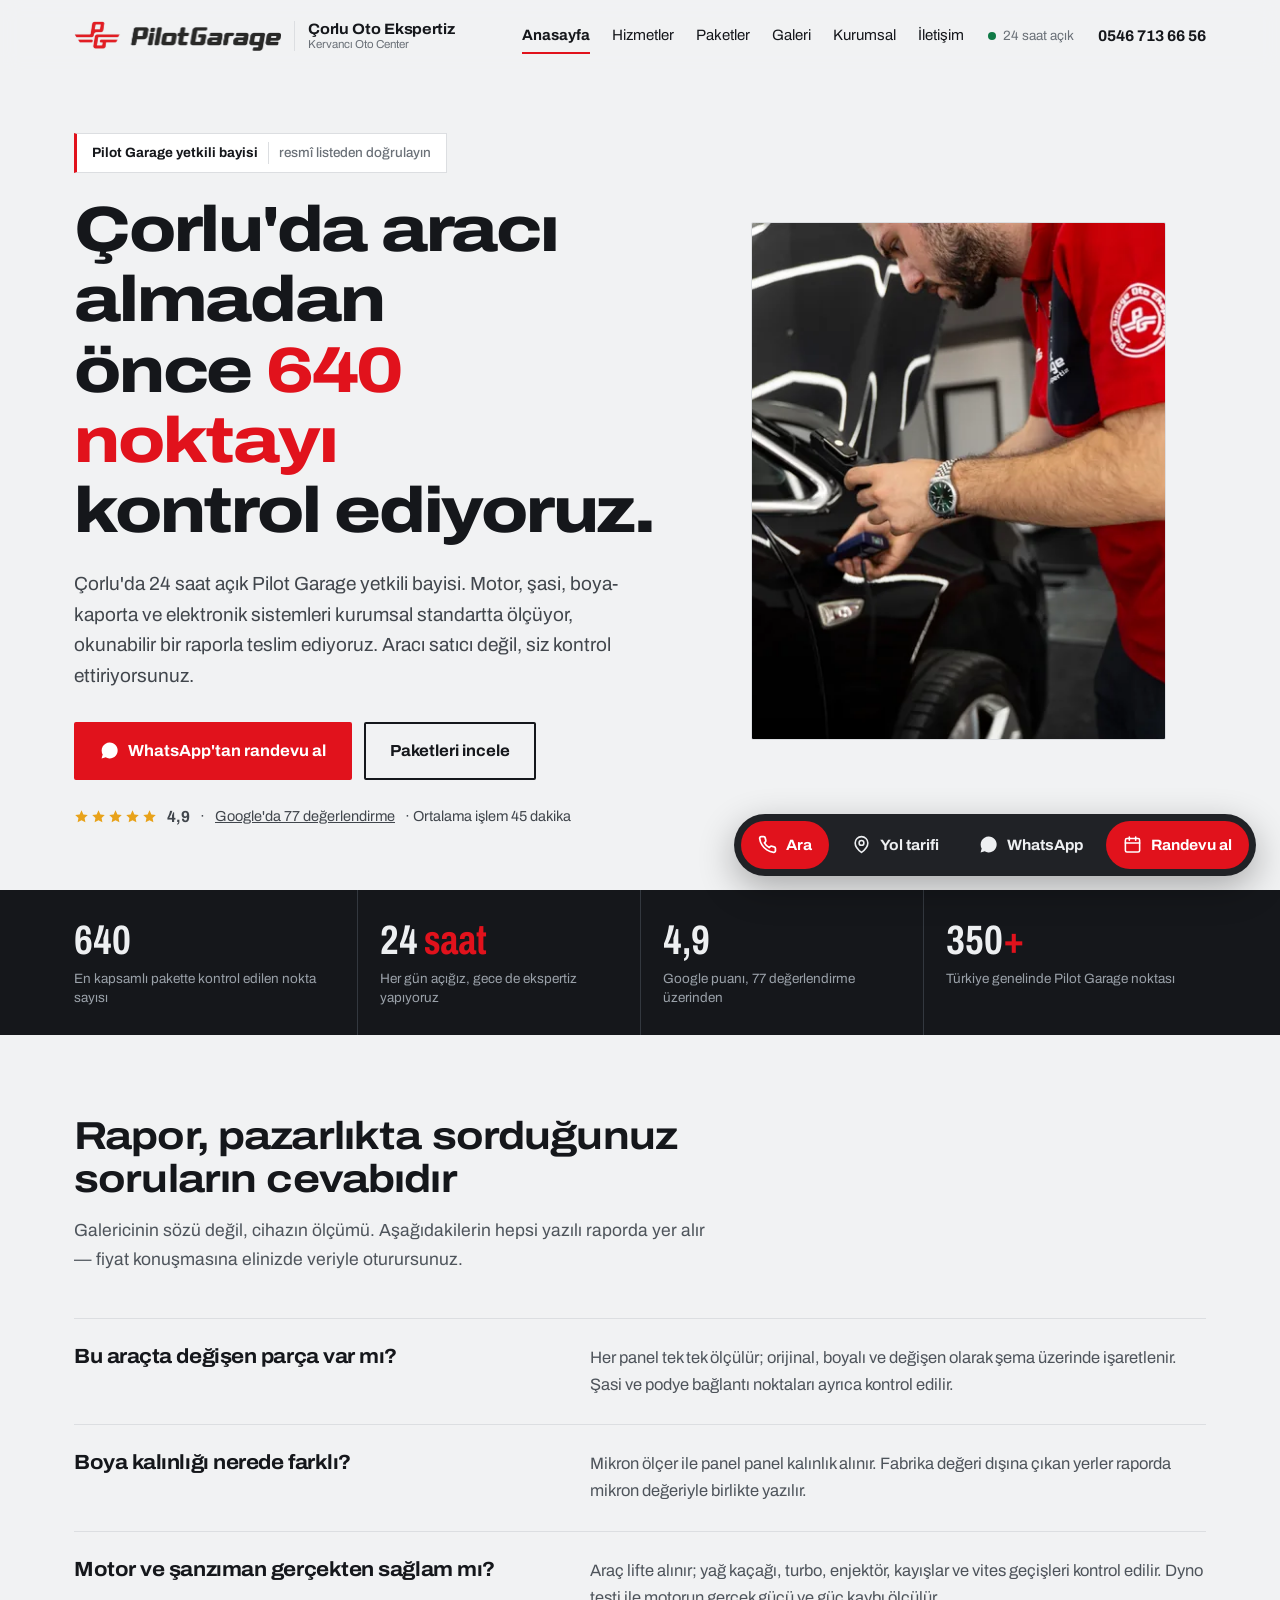
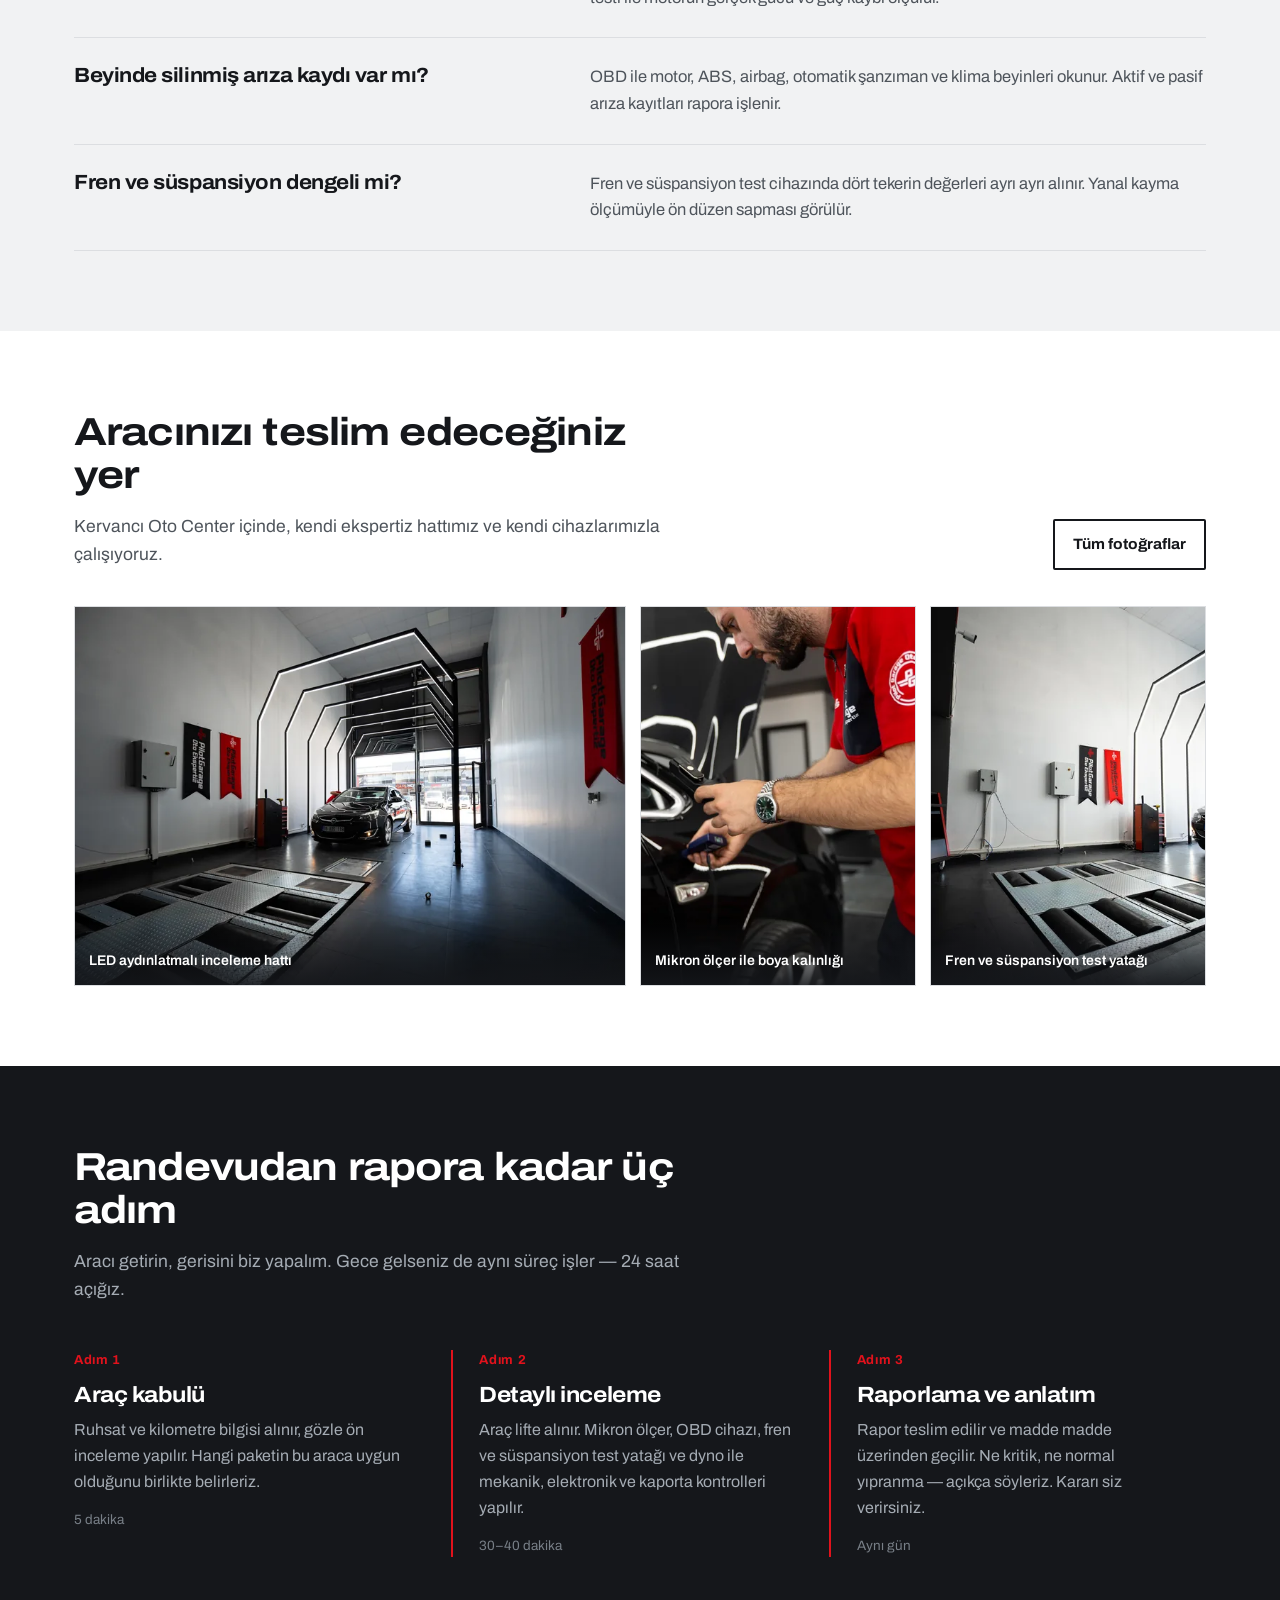
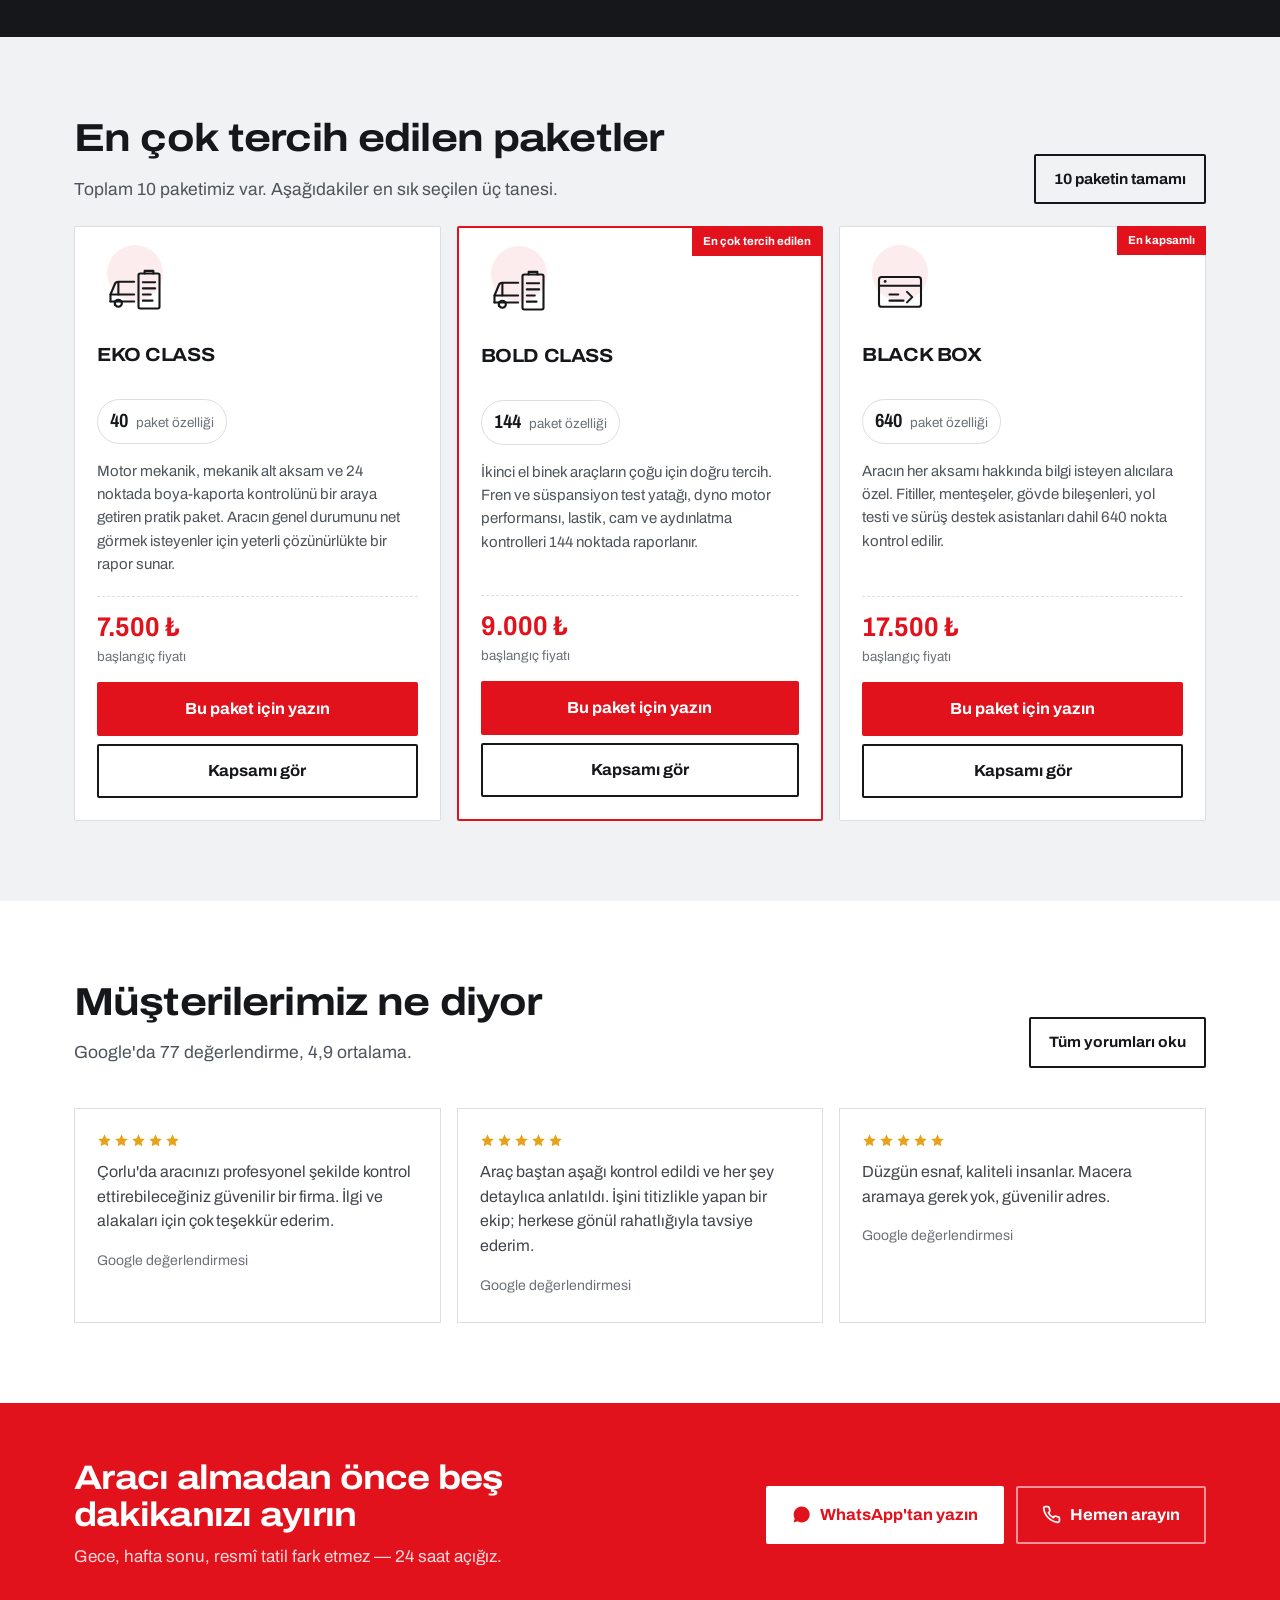
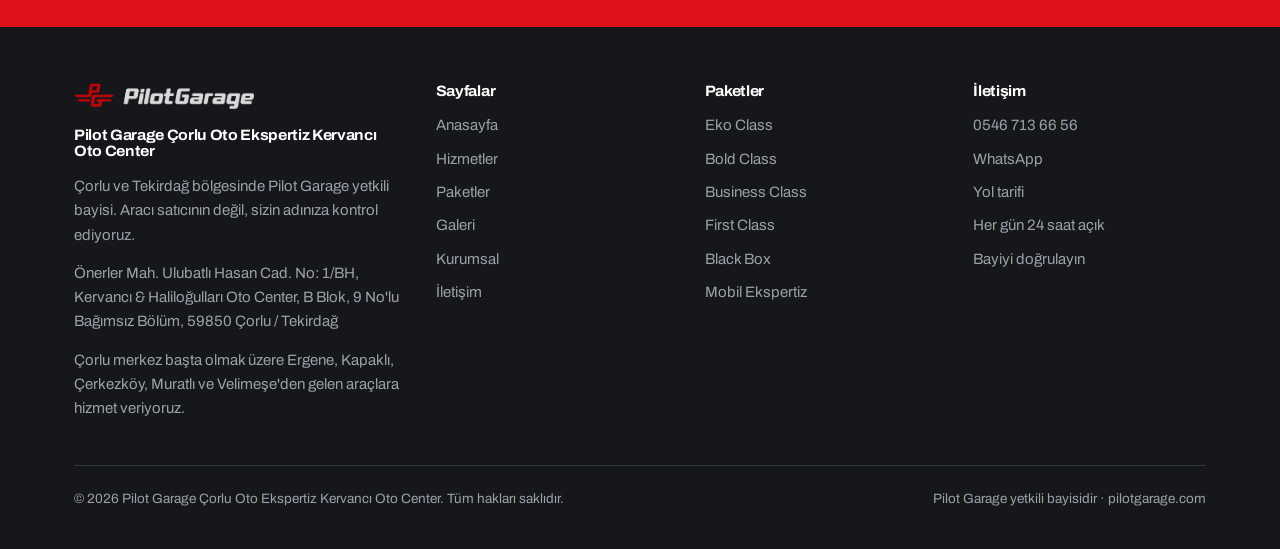
==== commit b7149ab4: "Ana sayfa hero bölümündeki örnek şema yerine gerçek fotoğraf kullan Soyut araç diyagramı kaldırıldı;" ====
--- a/index.html
+++ b/index.html
@@ -133,66 +133,9 @@
       </div>
       <p class="stars"><span class="sv" aria-hidden="true"><svg viewBox="0 0 24 24" fill="currentColor"><path d="m12 2 3 6.6 7 .9-5.1 4.8 1.3 7L12 17.9 5.8 21.3l1.3-7L2 9.5l7-.9L12 2Z"/></svg><svg viewBox="0 0 24 24" fill="currentColor"><path d="m12 2 3 6.6 7 .9-5.1 4.8 1.3 7L12 17.9 5.8 21.3l1.3-7L2 9.5l7-.9L12 2Z"/></svg><svg viewBox="0 0 24 24" fill="currentColor"><path d="m12 2 3 6.6 7 .9-5.1 4.8 1.3 7L12 17.9 5.8 21.3l1.3-7L2 9.5l7-.9L12 2Z"/></svg><svg viewBox="0 0 24 24" fill="currentColor"><path d="m12 2 3 6.6 7 .9-5.1 4.8 1.3 7L12 17.9 5.8 21.3l1.3-7L2 9.5l7-.9L12 2Z"/></svg><svg viewBox="0 0 24 24" fill="currentColor"><path d="m12 2 3 6.6 7 .9-5.1 4.8 1.3 7L12 17.9 5.8 21.3l1.3-7L2 9.5l7-.9L12 2Z"/></svg></span><b>4,9</b> · <a href="https://www.google.com/maps/search/?api=1&amp;query=Pilot+Garage+%C3%87orlu+Kervanc%C4%B1+Oto+Center&amp;query_place_id=ChIJ3xcATprhtBQR6YqEN_6ETvA" target="_blank" rel="noopener" style="color:inherit">Google'da 77 değerlendirme</a> · Ortalama işlem 45 dakika</p>
     </div>
-    <div class="report">
-      <div class="report-hd"><b>Boya ve kaporta haritası</b><span>Örnek rapor</span></div>
-      <div class="diagram">
-        <svg viewBox="0 0 260 520" role="img" aria-label="Araç panellerinin orijinal, boyalı ve değişen olarak işaretlendiği örnek ekspertiz şeması">
-          <path class="pnl" data-p="Ön tampon" d="M108,14 C88,14 80,32 82,52 L90,94 L170,94 L178,52 C180,32 172,14 152,14 Z"/>
-          <path class="light" d="M92,40 L108,36 L110,50 L94,54 Z"/>
-          <path class="light" d="M168,40 L152,36 L150,50 L166,54 Z"/>
-          <path class="crease" d="M130,20 L130,90"/>
-
-          <path class="pnl" data-p="Motor kaputu" d="M96,96 L164,96 L168,140 L92,140 Z"/>
-          <path class="crease" d="M130,100 L130,138"/>
-          <path class="glass" d="M92,140 L168,140 L172,154 L88,154 Z"/>
-          <path class="pnl" data-p="Tavan" d="M88,156 Q82,262 88,368 L172,368 Q178,262 172,156 Z"/>
-          <path class="crease" d="M100,160 Q95,262 100,364"/>
-          <path class="crease" d="M160,160 Q165,262 160,364"/>
-          <path class="glass" d="M88,370 L172,370 L168,384 L92,384 Z"/>
-          <path class="pnl" data-p="Bagaj kapağı" d="M92,386 L168,386 L164,428 L96,428 Z"/>
-          <path class="crease" d="M130,390 L130,424"/>
-
-          <path class="pnl" data-p="Arka tampon" d="M92,430 L168,430 L176,468 C178,488 170,506 150,506 L110,506 C90,506 82,488 84,468 Z"/>
-          <path class="light-rear" d="M92,448 L108,452 L106,466 L90,462 Z"/>
-          <path class="light-rear" d="M168,448 L152,452 L154,466 L170,462 Z"/>
-          <path class="crease" d="M130,432 L130,502"/>
-
-          <path class="pnl" data-p="Sol ön çamurluk" d="M86,96 C60,96 46,108 44,128 L42,150 A22,22 0 0 0 42,168 L44,190 C46,204 60,210 84,210 L84,96 Z"/>
-          <path class="pnl" data-p="Sol ön kapı" d="M84,212 L44,212 L42,272 L84,276 Z"/>
-          <path class="crease" d="M50,220 L48,268"/>
-          <path class="pnl" data-p="Sol arka kapı" d="M84,278 L42,274 L44,336 C46,348 60,354 84,354 Z"/>
-          <path class="crease" d="M50,282 L48,346"/>
-          <path class="pnl" data-p="Sol arka çamurluk" d="M84,356 L60,354 C46,352 44,344 42,332 L42,314 A22,22 0 0 0 42,296 L44,270 L84,270 Z"/>
-          <circle class="tyre-outer" cx="24" cy="159" r="21"/>
-          <circle class="tyre-rim" cx="24" cy="159" r="12"/>
-          <circle class="tyre-hub" cx="24" cy="159" r="4"/>
-          <circle class="tyre-outer" cx="24" cy="305" r="21"/>
-          <circle class="tyre-rim" cx="24" cy="305" r="12"/>
-          <circle class="tyre-hub" cx="24" cy="305" r="4"/>
-
-          <path class="pnl" data-p="Sağ ön çamurluk" d="M174,96 C200,96 214,108 216,128 L218,150 A22,22 0 0 1 218,168 L216,190 C214,204 200,210 176,210 L176,96 Z"/>
-          <path class="pnl" data-p="Sağ ön kapı" d="M176,212 L216,212 L218,272 L176,276 Z"/>
-          <path class="crease" d="M210,220 L212,268"/>
-          <path class="pnl" data-p="Sağ arka kapı" d="M176,278 L218,274 L216,336 C214,348 200,354 176,354 Z"/>
-          <path class="crease" d="M210,282 L212,346"/>
-          <path class="pnl" data-p="Sağ arka çamurluk" d="M176,356 L200,354 C214,352 216,344 218,332 L218,314 A22,22 0 0 1 218,296 L216,270 L176,270 Z"/>
-          <circle class="tyre-outer" cx="236" cy="159" r="21"/>
-          <circle class="tyre-rim" cx="236" cy="159" r="12"/>
-          <circle class="tyre-hub" cx="236" cy="159" r="4"/>
-          <circle class="tyre-outer" cx="236" cy="305" r="21"/>
-          <circle class="tyre-rim" cx="236" cy="305" r="12"/>
-          <circle class="tyre-hub" cx="236" cy="305" r="4"/>
-
-          <rect class="scan" id="scan" x="4" y="10" width="252" height="26" opacity="0"/>
-        </svg>
-      </div>
-      <div class="legend">
-        <span class="lg"><i class="dot d-ok"></i>Orijinal</span>
-        <span class="lg"><i class="dot d-pt"></i>Boyalı</span>
-        <span class="lg"><i class="dot d-rp"></i>Değişen</span>
-      </div>
-      <p class="report-ft" id="rptSum">Şema, raporda gördüğünüz düzenin örneğidir.</p>
-    </div>
+    <figure class="hero-photo">
+      <img src="gorseller/boya-kalinligi-mikron-olcum-k.webp" alt="Mikron ölçer ile araç kapısında boya kalınlığı ölçülüyor" width="800" height="533">
+    </figure>
   </div>
   <div class="strip">
     <div class="wrap strip-in">
--- a/assets/style.css
+++ b/assets/style.css
@@ -131,27 +131,10 @@
 .report-hd{display:flex;justify-content:space-between;align-items:baseline;gap:12px;margin-bottom:14px}
 .report-hd b{font-size:14.5px;font-variation-settings:"wdth" 106}
 .report-hd span{font-size:12.5px;color:var(--steel)}
-.diagram{display:flex;justify-content:center}
-.diagram svg{width:100%;max-width:250px;height:auto}
-.pnl{fill:#E4E6E8;stroke:var(--paper);stroke-width:2.4;transition:fill .4s ease}
-.pnl[data-state="ok"]{fill:#B4D8C4}
-.pnl[data-state="paint"]{fill:#EDCE92}
-.pnl[data-state="rep"]{fill:#F0AEAB}
-.glass{fill:#C9CFD5;stroke:var(--paper);stroke-width:2.4}
-.tyre-outer{fill:#2B2E33}
-.tyre-rim{fill:#9096A0}
-.tyre-hub{fill:#5B6169}
-.crease{fill:none;stroke:#C7CACD;stroke-width:1.3;stroke-linecap:round}
-.light{fill:#E7E9EB;stroke:#C2C5C9;stroke-width:1}
-.light-rear{fill:#E3898B;stroke:#C86668;stroke-width:1}
-.scan{fill:var(--red);opacity:.16}
-.legend{display:flex;flex-wrap:wrap;gap:8px 18px;margin-top:14px;padding-top:13px;border-top:1px solid var(--line)}
-.lg{display:flex;align-items:center;gap:7px;font-size:13px;color:#41464C}
-.dot{width:11px;height:11px;flex:0 0 auto}
-.d-ok{background:#B4D8C4;box-shadow:inset 0 0 0 1.5px var(--ok)}
-.d-pt{background:#EDCE92;box-shadow:inset 0 0 0 1.5px var(--warn)}
-.d-rp{background:#F0AEAB;box-shadow:inset 0 0 0 1.5px var(--red)}
-.report-ft{margin-top:12px;font-size:12.5px;color:var(--steel)}
+
+/* Hero fotoğrafı */
+.hero-photo{border:1px solid var(--line);border-radius:var(--r);overflow:hidden;background:var(--paper)}
+.hero-photo img{width:100%;height:100%;object-fit:cover;aspect-ratio:4/5;display:block}
 
 /* ---------------- Sayaç şeridi ---------------- */
 .strip{background:var(--ink);color:#EDEFF1}
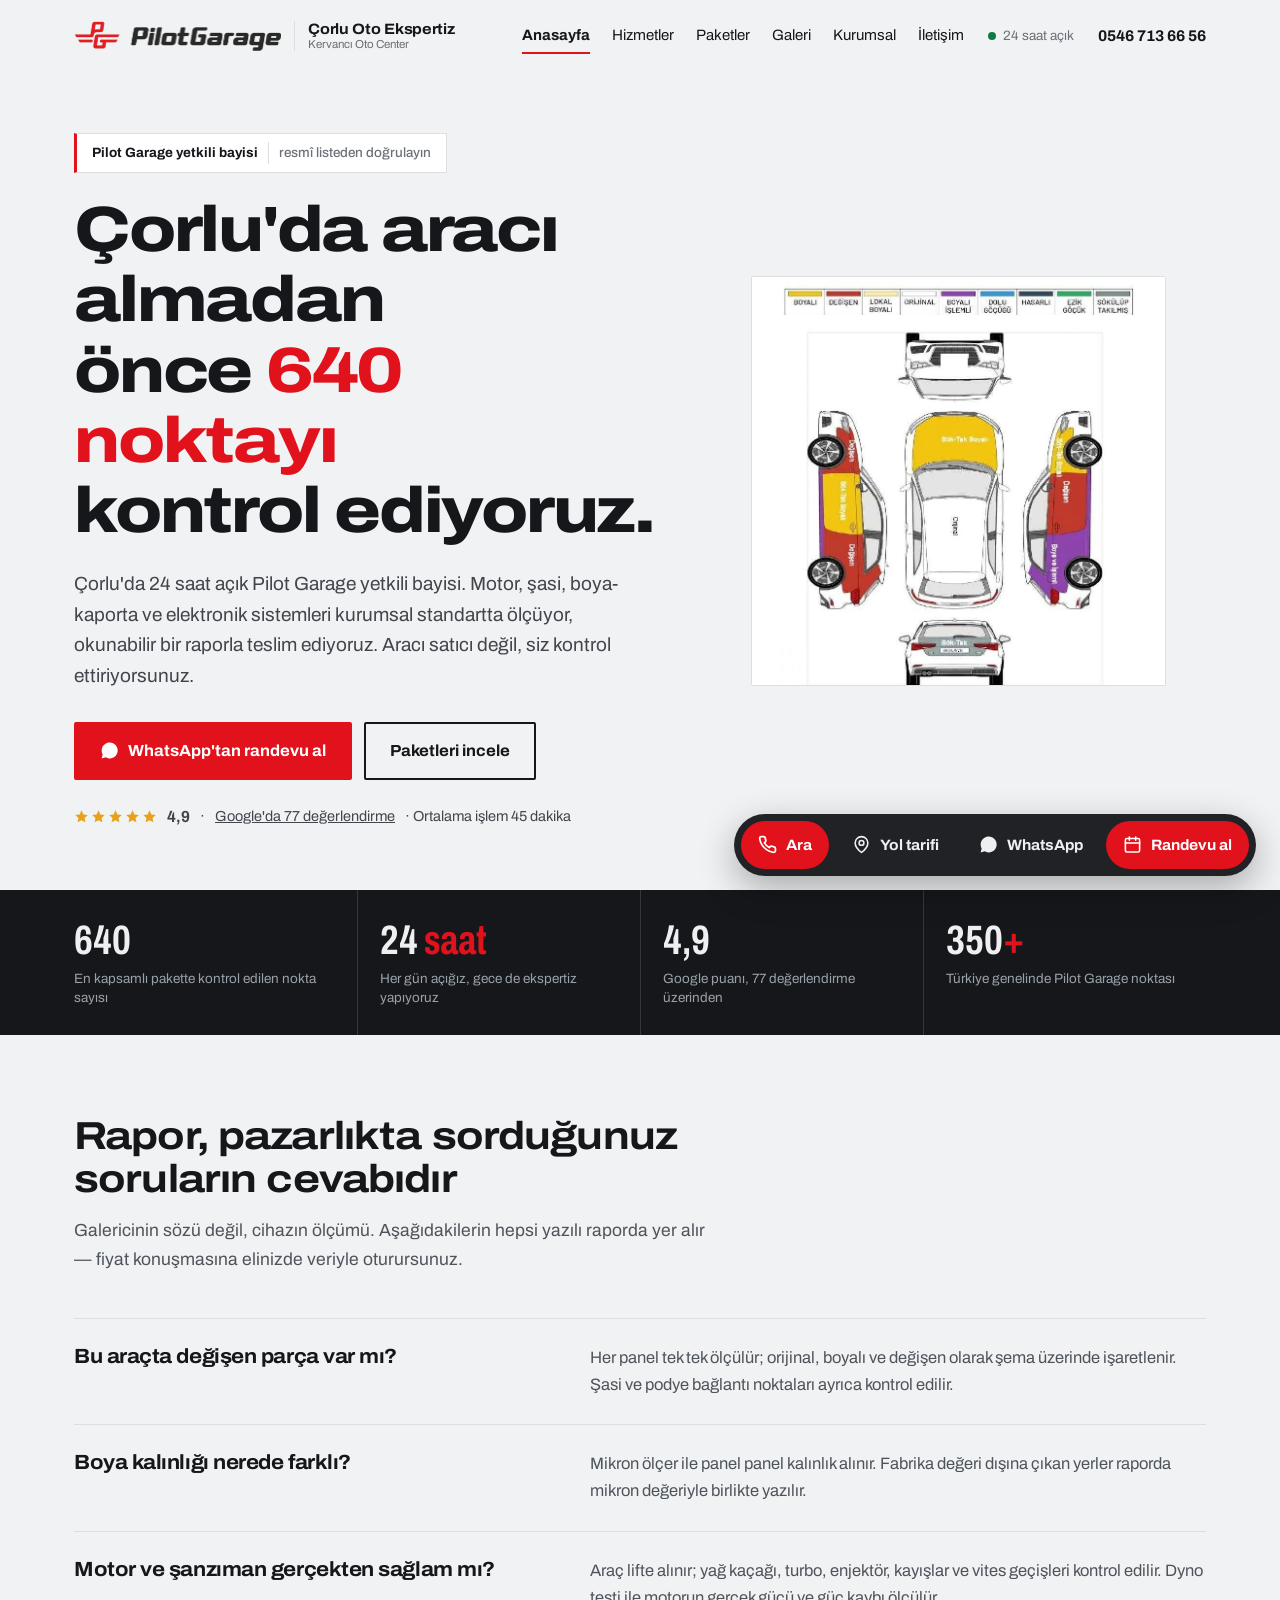
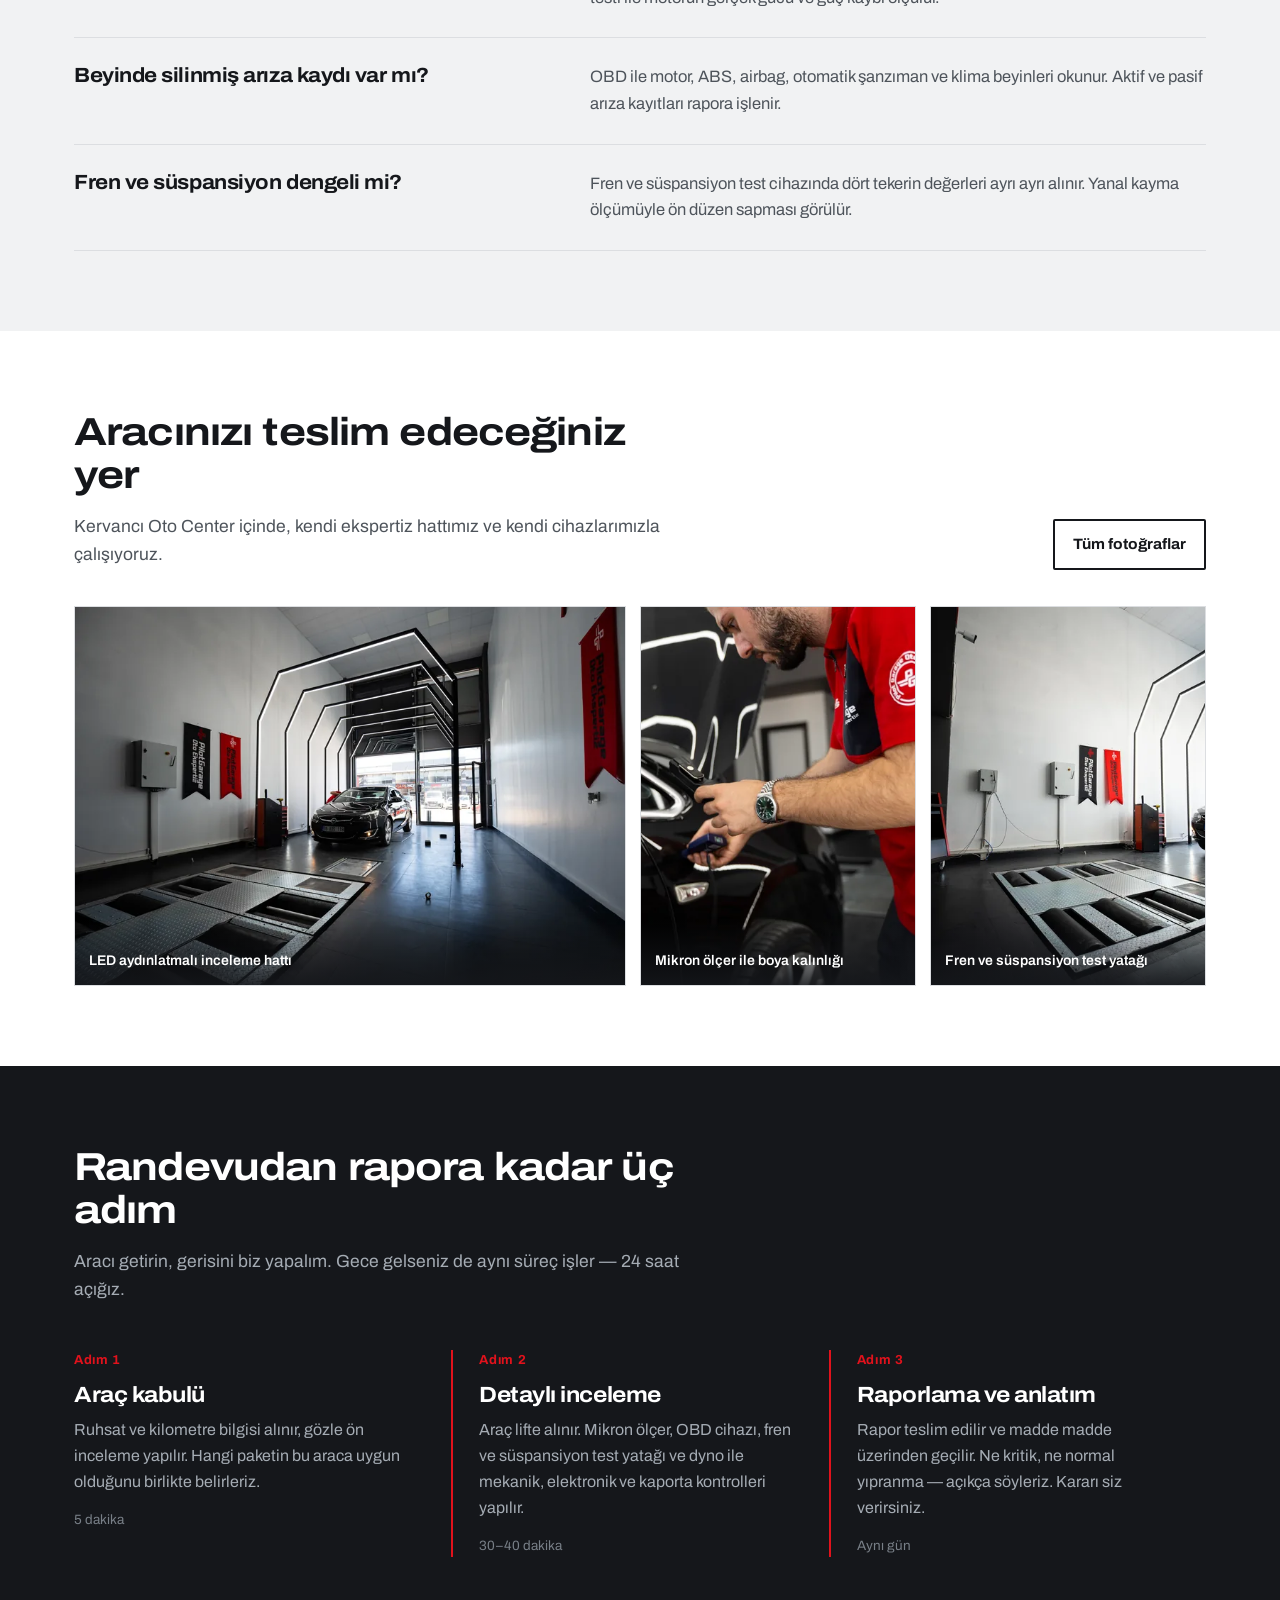
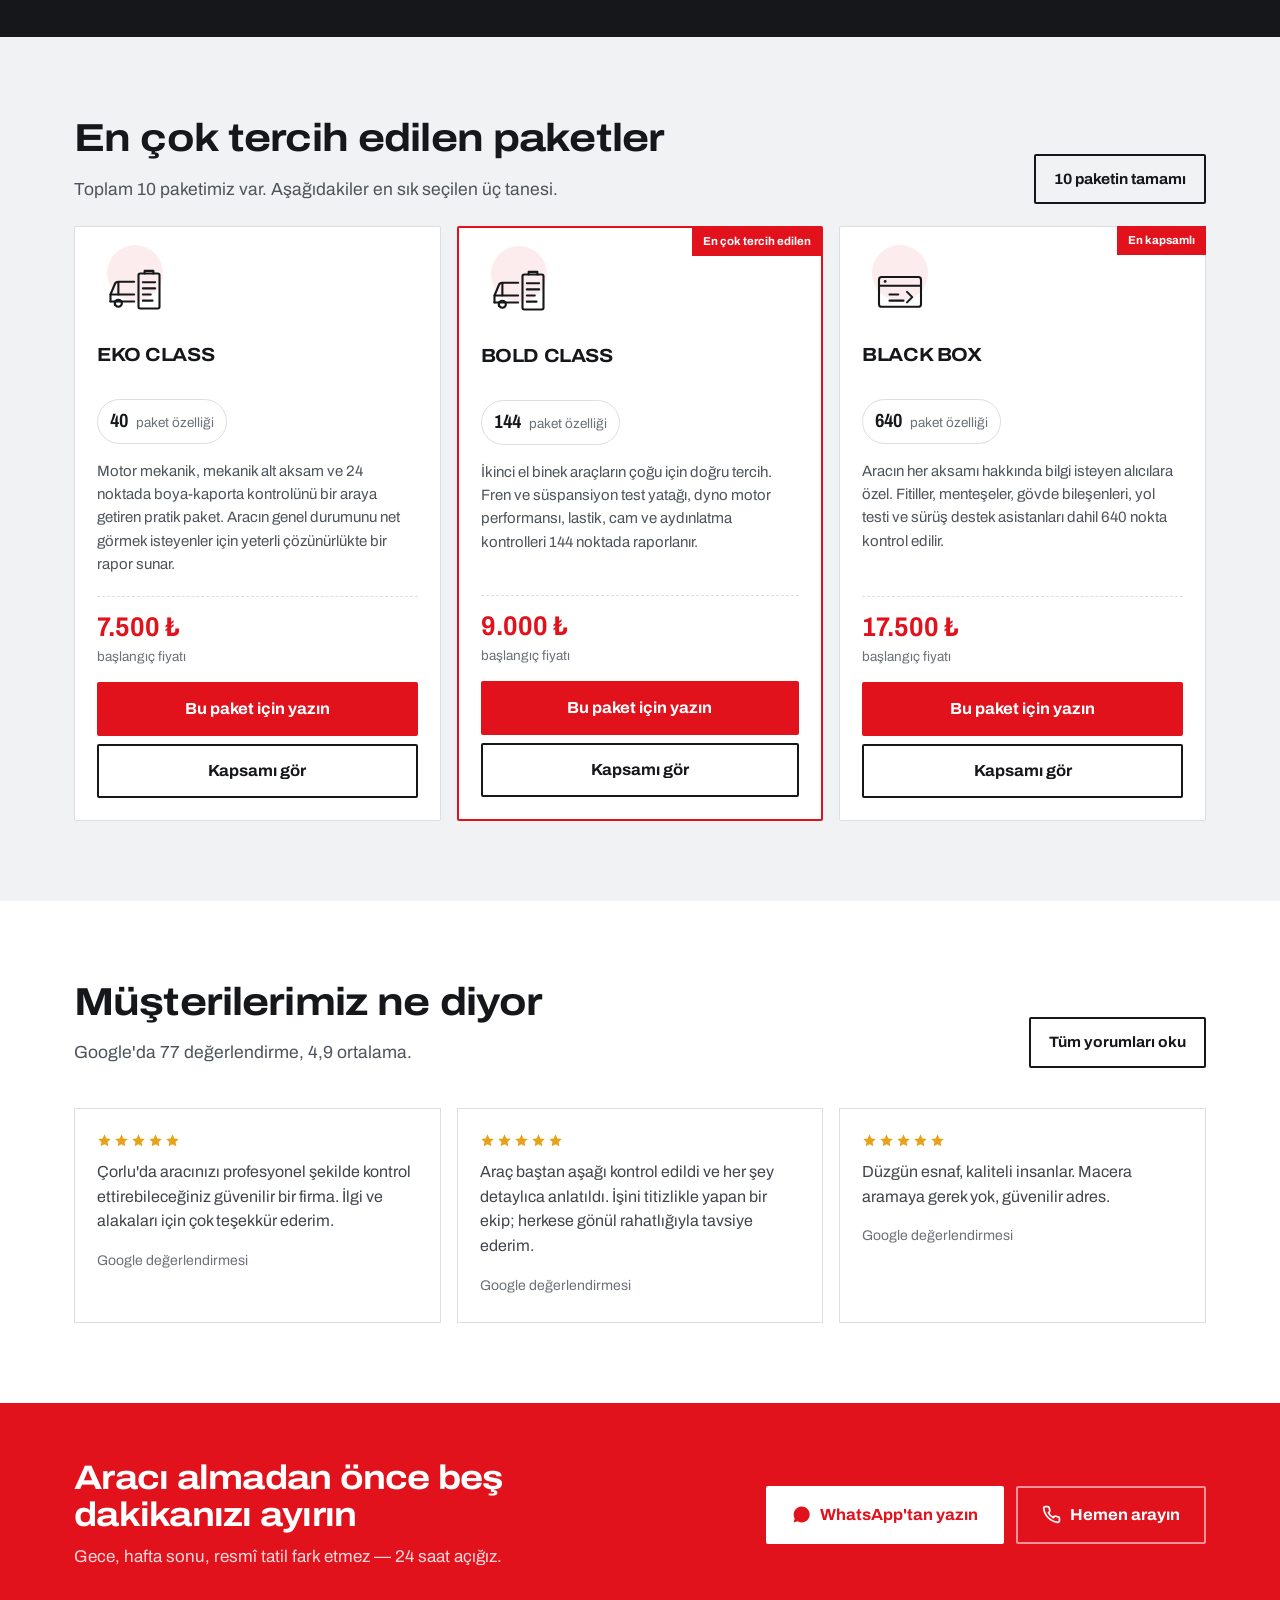
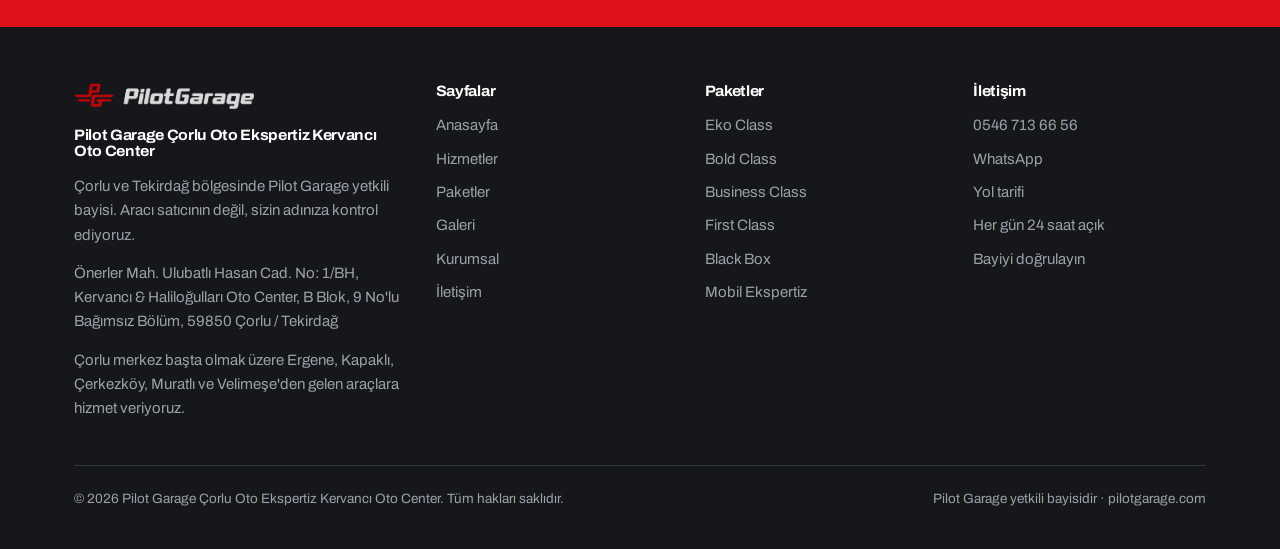
==== commit 22768f42: "Ana sayfa hero görselini gerçek ekspertiz şema örneğiyle değiştir Pilot Garage'ın kendi boya-kaporta" ====
--- a/index.html
+++ b/index.html
@@ -134,7 +134,7 @@
       <p class="stars"><span class="sv" aria-hidden="true"><svg viewBox="0 0 24 24" fill="currentColor"><path d="m12 2 3 6.6 7 .9-5.1 4.8 1.3 7L12 17.9 5.8 21.3l1.3-7L2 9.5l7-.9L12 2Z"/></svg><svg viewBox="0 0 24 24" fill="currentColor"><path d="m12 2 3 6.6 7 .9-5.1 4.8 1.3 7L12 17.9 5.8 21.3l1.3-7L2 9.5l7-.9L12 2Z"/></svg><svg viewBox="0 0 24 24" fill="currentColor"><path d="m12 2 3 6.6 7 .9-5.1 4.8 1.3 7L12 17.9 5.8 21.3l1.3-7L2 9.5l7-.9L12 2Z"/></svg><svg viewBox="0 0 24 24" fill="currentColor"><path d="m12 2 3 6.6 7 .9-5.1 4.8 1.3 7L12 17.9 5.8 21.3l1.3-7L2 9.5l7-.9L12 2Z"/></svg><svg viewBox="0 0 24 24" fill="currentColor"><path d="m12 2 3 6.6 7 .9-5.1 4.8 1.3 7L12 17.9 5.8 21.3l1.3-7L2 9.5l7-.9L12 2Z"/></svg></span><b>4,9</b> · <a href="https://www.google.com/maps/search/?api=1&amp;query=Pilot+Garage+%C3%87orlu+Kervanc%C4%B1+Oto+Center&amp;query_place_id=ChIJ3xcATprhtBQR6YqEN_6ETvA" target="_blank" rel="noopener" style="color:inherit">Google'da 77 değerlendirme</a> · Ortalama işlem 45 dakika</p>
     </div>
     <figure class="hero-photo">
-      <img src="gorseller/boya-kalinligi-mikron-olcum-k.webp" alt="Mikron ölçer ile araç kapısında boya kalınlığı ölçülüyor" width="800" height="533">
+      <img src="gorseller/ekspertiz-sema-ornek.webp" alt="Boya ve kaporta kontrolünde kullanılan orijinal, boyalı, değişen gibi durumları renklerle gösteren örnek ekspertiz şeması" width="849" height="839">
     </figure>
   </div>
   <div class="strip">
--- a/assets/style.css
+++ b/assets/style.css
@@ -134,7 +134,7 @@
 
 /* Hero fotoğrafı */
 .hero-photo{border:1px solid var(--line);border-radius:var(--r);overflow:hidden;background:var(--paper)}
-.hero-photo img{width:100%;height:100%;object-fit:cover;aspect-ratio:4/5;display:block}
+.hero-photo img{width:100%;height:100%;object-fit:contain;aspect-ratio:849/839;display:block}
 
 /* ---------------- Sayaç şeridi ---------------- */
 .strip{background:var(--ink);color:#EDEFF1}
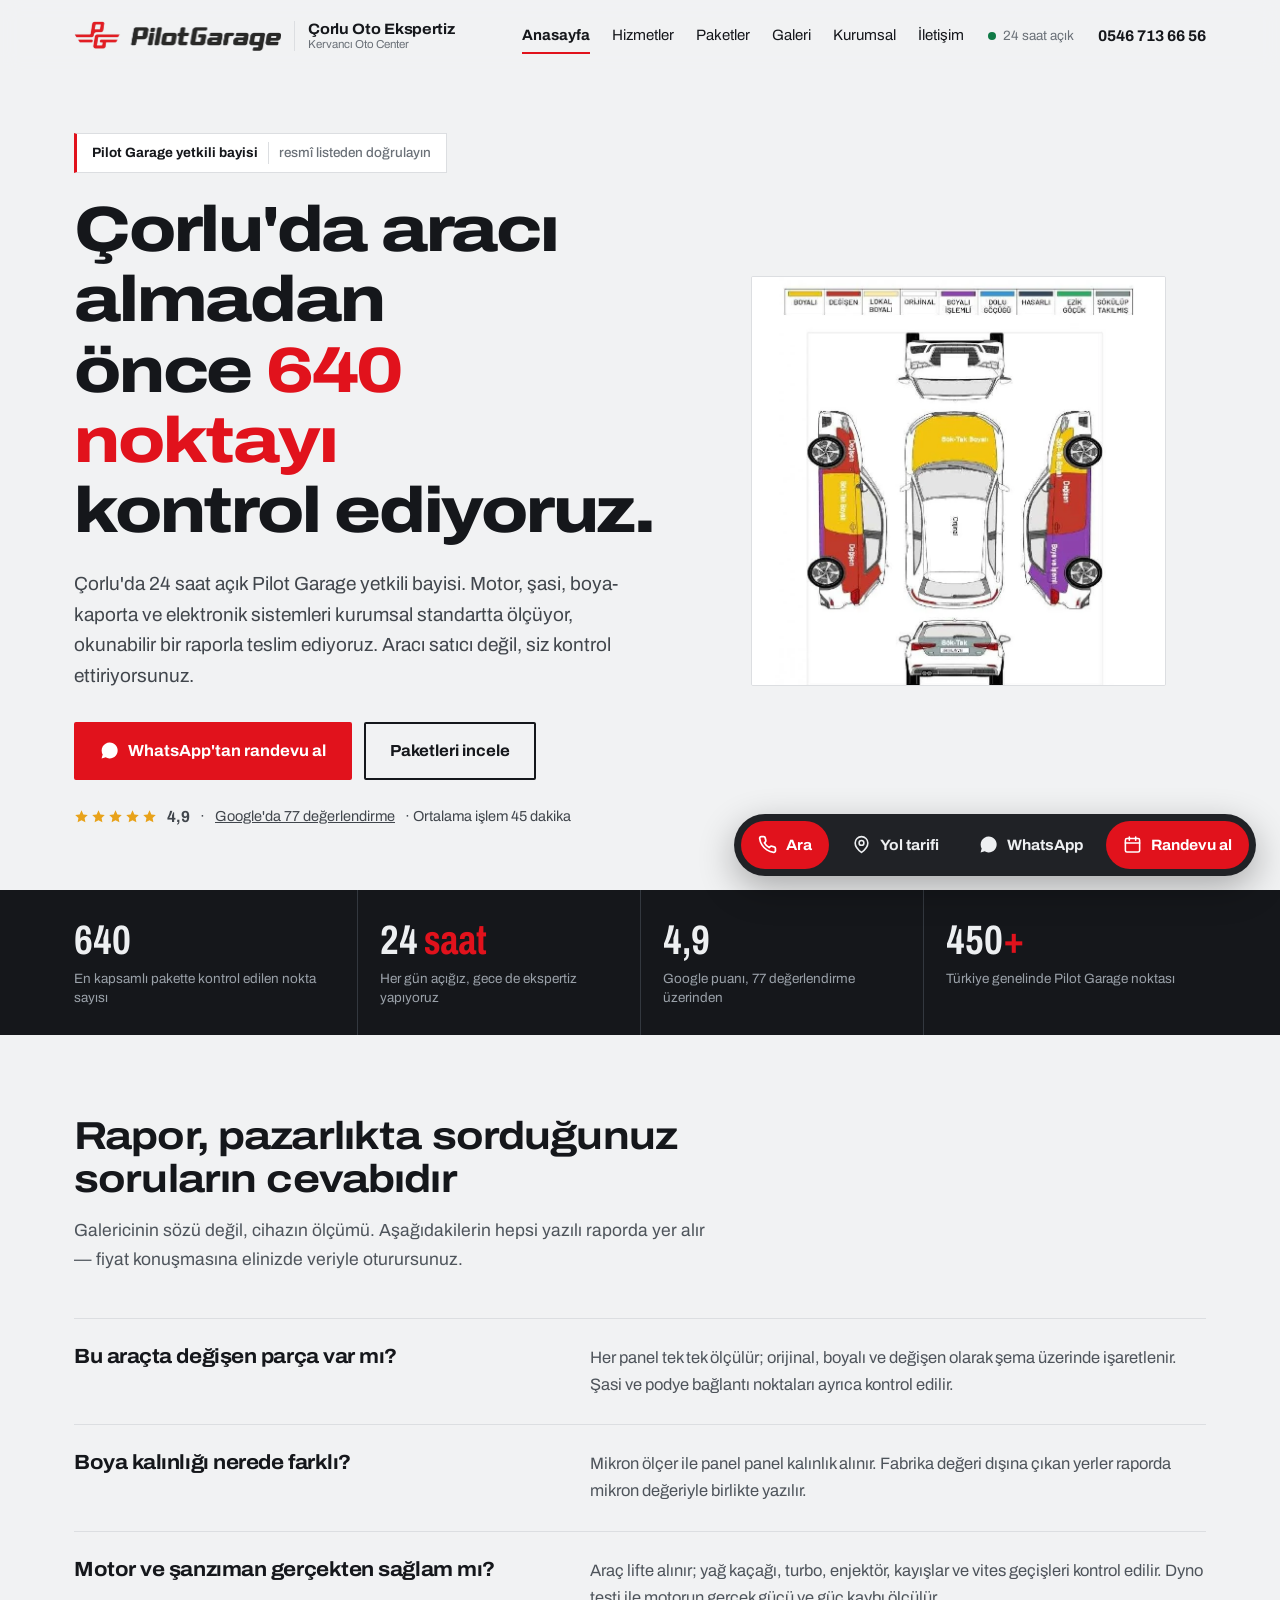
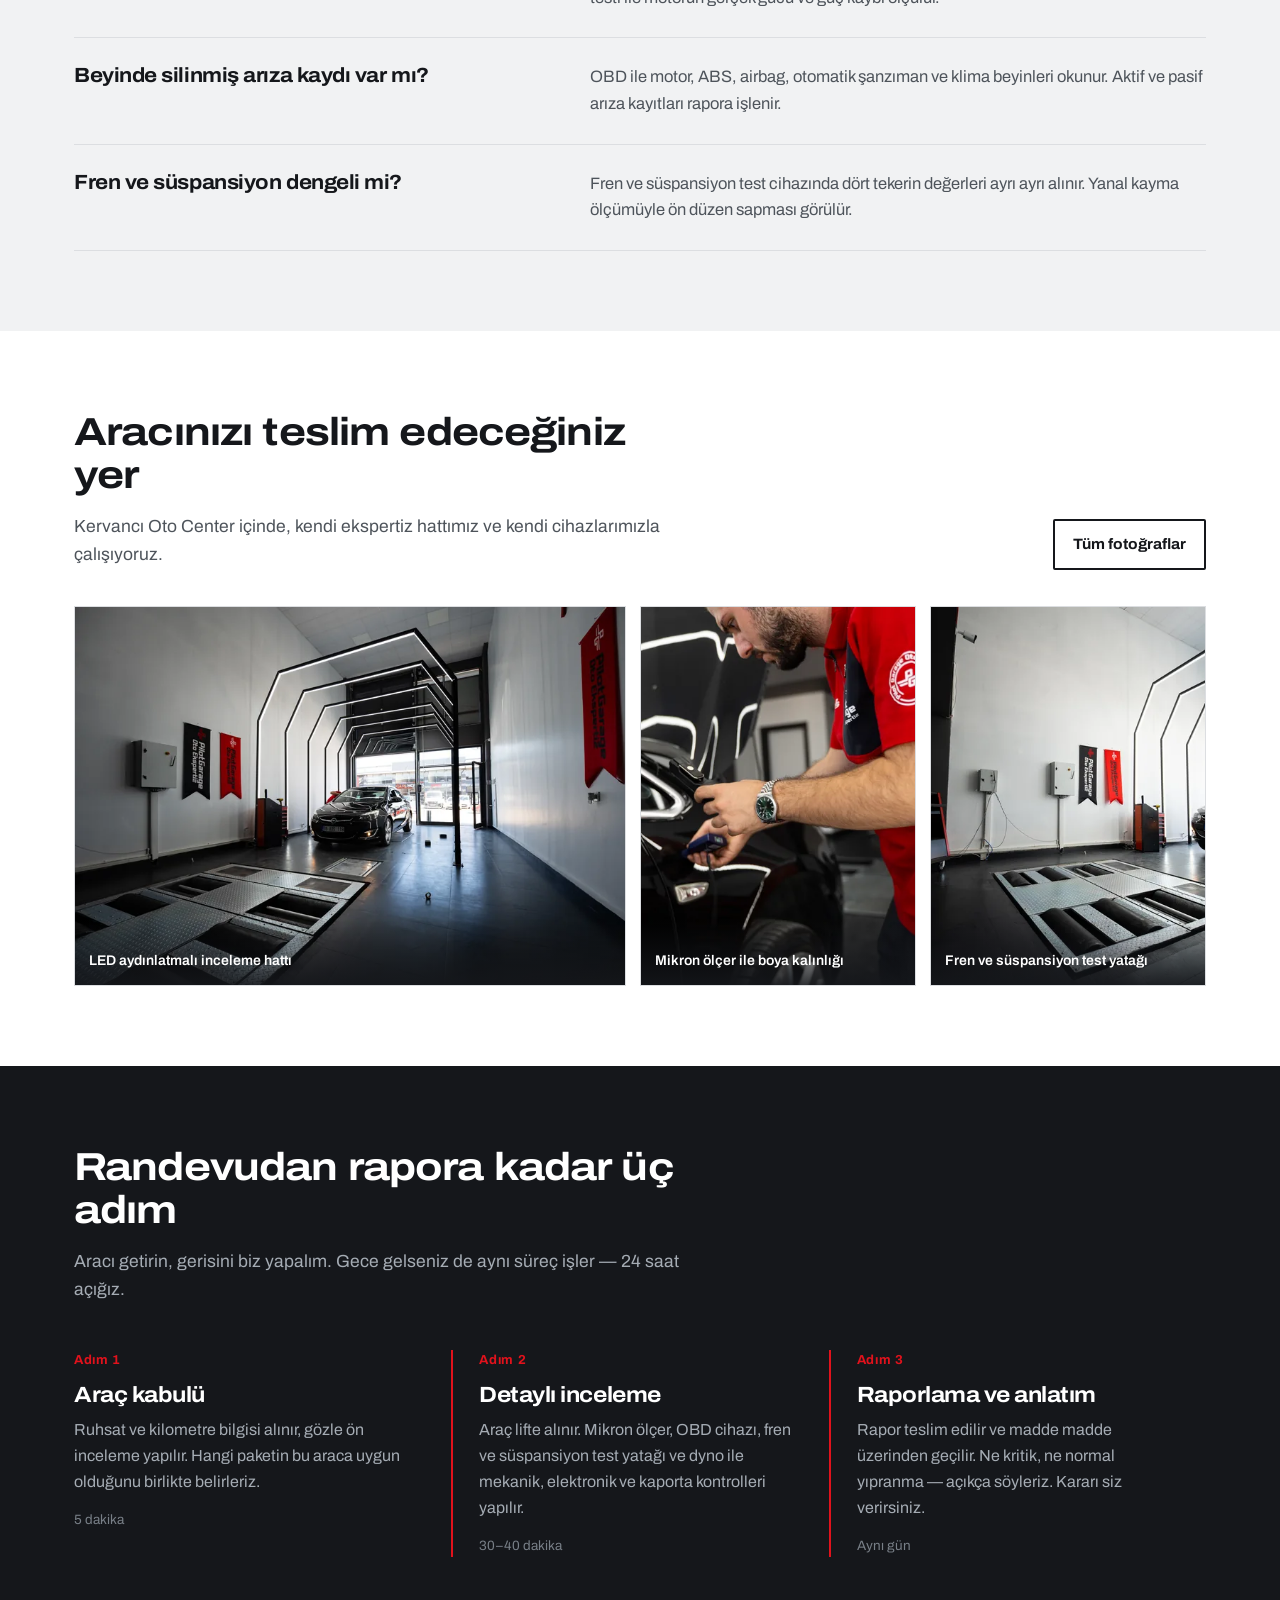
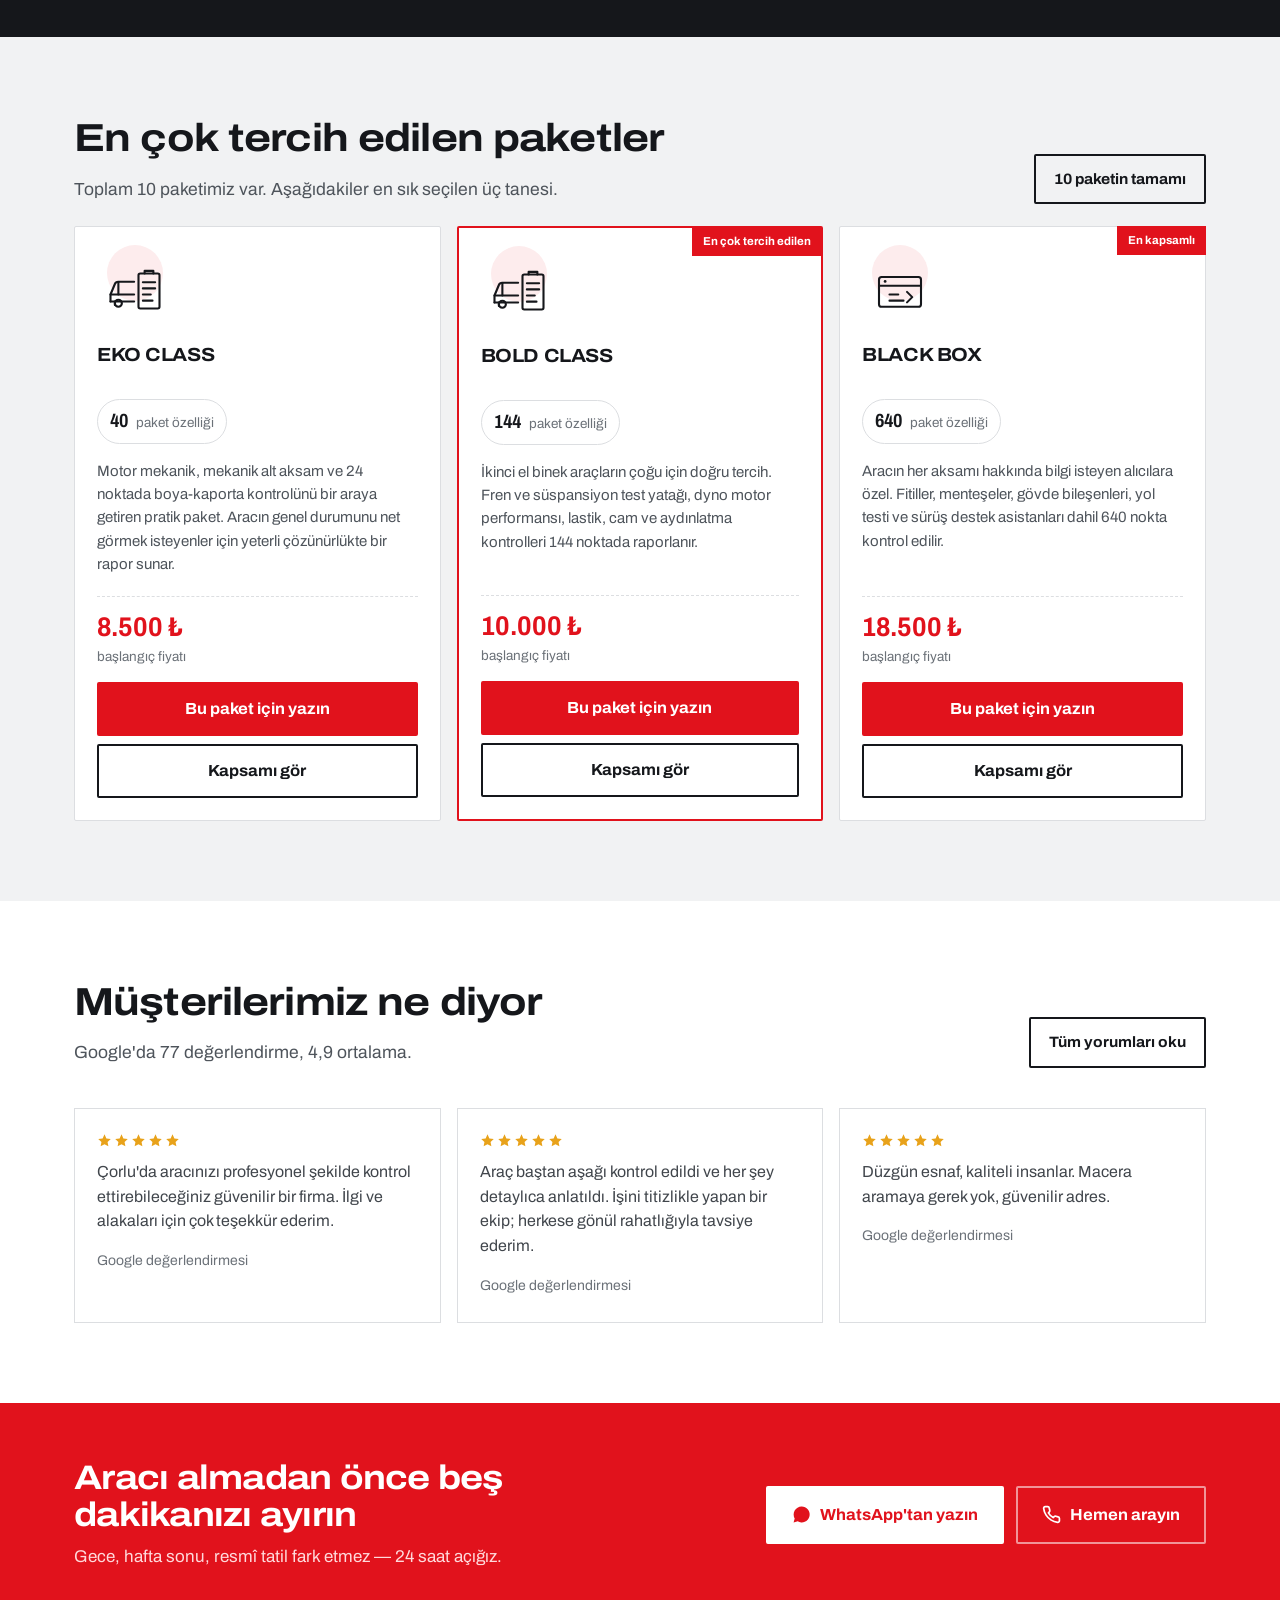
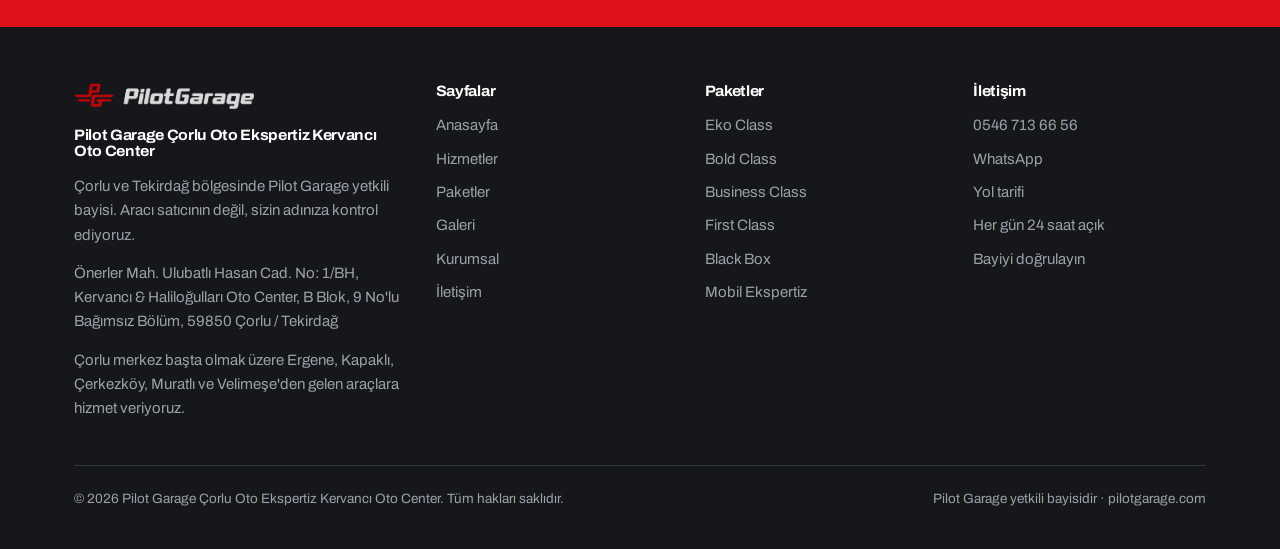
==== commit 8fbc7750: "Paket fiyatlarını ve bayi noktası sayısını güncelle Eko Class 8.500, Bold Class 10.000, Business Cla" ====
--- a/index.html
+++ b/index.html
@@ -142,7 +142,7 @@
       <div class="st"><div class="n">640</div><div class="l">En kapsamlı pakette kontrol edilen nokta sayısı</div></div>
       <div class="st"><div class="n">24<i> saat</i></div><div class="l">Her gün açığız, gece de ekspertiz yapıyoruz</div></div>
       <div class="st"><div class="n">4,9</div><div class="l">Google puanı, 77 değerlendirme üzerinden</div></div>
-      <div class="st"><div class="n">350<i>+</i></div><div class="l">Türkiye genelinde Pilot Garage noktası</div></div>
+      <div class="st"><div class="n">450<i>+</i></div><div class="l">Türkiye genelinde Pilot Garage noktası</div></div>
     </div>
   </div>
 </section>
@@ -215,7 +215,7 @@
         <h3>EKO CLASS</h3>
         <span class="pts"><b>40</b> paket özelliği</span>
         <p class="d">Motor mekanik, mekanik alt aksam ve 24 noktada boya-kaporta kontrolünü bir araya getiren pratik paket. Aracın genel durumunu net görmek isteyenler için yeterli çözünürlükte bir rapor sunar.</p>
-        <div class="price"><b>7.500 ₺</b>başlangıç fiyatı</div>
+        <div class="price"><b>8.500 ₺</b>başlangıç fiyatı</div>
         <a class="btn" href="https://wa.me/905467136656?text=Merhaba%2C%20EKO%20CLASS%20paketi%20i%C3%A7in%20randevu%20almak%20istiyorum." data-wa="Merhaba, EKO CLASS paketi için randevu almak istiyorum.">Bu paket için yazın</a>
         <a class="btn ghost" href="paketler.html#eko-class" style="margin-top:8px;width:100%;padding:12px">Kapsamı gör</a>
       </article>
@@ -225,7 +225,7 @@
         <h3>BOLD CLASS</h3>
         <span class="pts"><b>144</b> paket özelliği</span>
         <p class="d">İkinci el binek araçların çoğu için doğru tercih. Fren ve süspansiyon test yatağı, dyno motor performansı, lastik, cam ve aydınlatma kontrolleri 144 noktada raporlanır.</p>
-        <div class="price"><b>9.000 ₺</b>başlangıç fiyatı</div>
+        <div class="price"><b>10.000 ₺</b>başlangıç fiyatı</div>
         <a class="btn" href="https://wa.me/905467136656?text=Merhaba%2C%20BOLD%20CLASS%20paketi%20i%C3%A7in%20randevu%20almak%20istiyorum." data-wa="Merhaba, BOLD CLASS paketi için randevu almak istiyorum.">Bu paket için yazın</a>
         <a class="btn ghost" href="paketler.html#bold-class" style="margin-top:8px;width:100%;padding:12px">Kapsamı gör</a>
       </article>
@@ -235,7 +235,7 @@
         <h3>BLACK BOX</h3>
         <span class="pts"><b>640</b> paket özelliği</span>
         <p class="d">Aracın her aksamı hakkında bilgi isteyen alıcılara özel. Fitiller, menteşeler, gövde bileşenleri, yol testi ve sürüş destek asistanları dahil 640 nokta kontrol edilir.</p>
-        <div class="price"><b>17.500 ₺</b>başlangıç fiyatı</div>
+        <div class="price"><b>18.500 ₺</b>başlangıç fiyatı</div>
         <a class="btn" href="https://wa.me/905467136656?text=Merhaba%2C%20BLACK%20BOX%20paketi%20i%C3%A7in%20randevu%20almak%20istiyorum." data-wa="Merhaba, BLACK BOX paketi için randevu almak istiyorum.">Bu paket için yazın</a>
         <a class="btn ghost" href="paketler.html#black-box" style="margin-top:8px;width:100%;padding:12px">Kapsamı gör</a>
       </article>
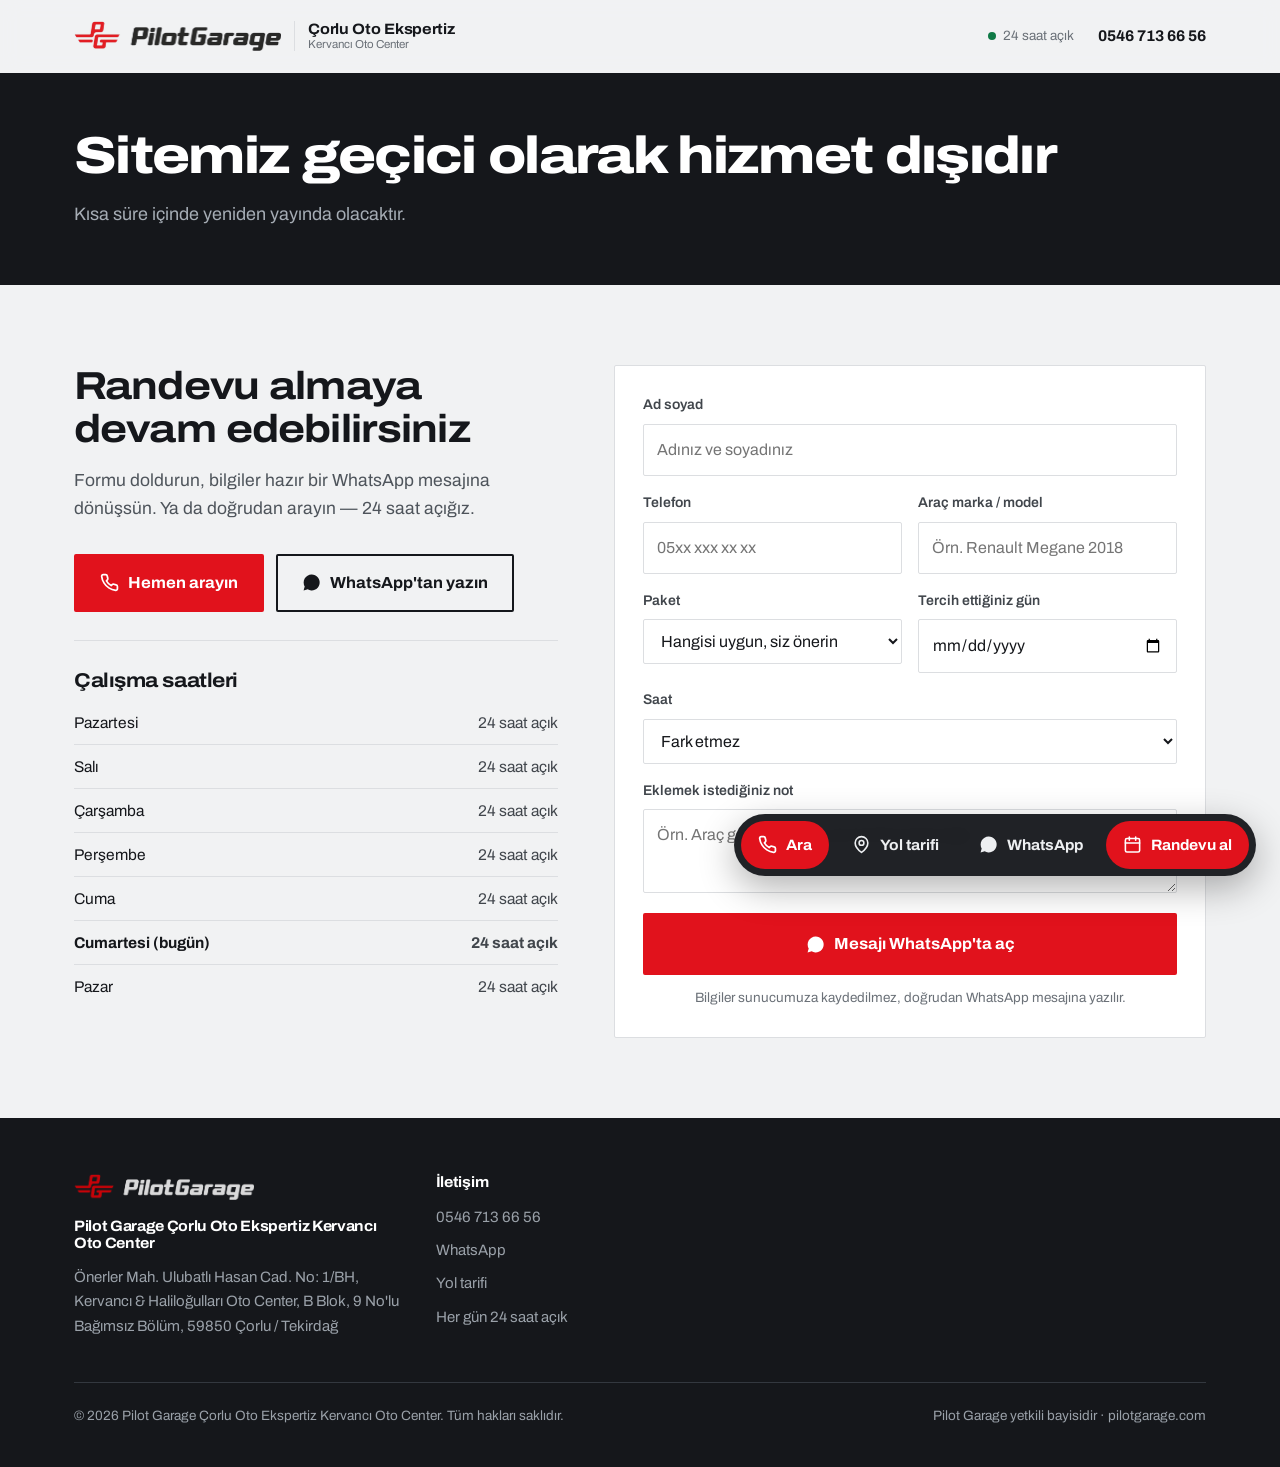
==== commit aecbb315: "Siteyi geçici hizmet dışı tek sayfaya çevir Ana sayfa, /corlu/randevu ve 404 aynı bilgilendirme sayf" ====
--- a/index.html
+++ b/index.html
@@ -1,31 +1,26 @@
 <!DOCTYPE html>
 <html lang="tr">
 <head>
+<!-- Google Tag Manager -->
+<script>(function(w,d,s,l,i){w[l]=w[l]||[];w[l].push({'gtm.start':
+new Date().getTime(),event:'gtm.js'});var f=d.getElementsByTagName(s)[0],
+j=d.createElement(s),dl=l!='dataLayer'?'&l='+l:'';j.async=true;j.src=
+'https://www.googletagmanager.com/gtm.js?id='+i+dl;f.parentNode.insertBefore(j,f);
+})(window,document,'script','dataLayer','GTM-KRW2HNW6');</script>
+<!-- End Google Tag Manager -->
 <meta charset="utf-8">
 <meta name="viewport" content="width=device-width, initial-scale=1">
-<title>Çorlu Oto Ekspertiz | Pilot Garage Kervancı Oto Center</title>
-<meta name="description" content="Çorlu'da 24 saat açık oto ekspertiz. Motor, şasi, boya-kaporta ve elektronik kontroller profesyonel cihazlarla yapılır, rapor aynı gün teslim edilir. 0546 713 66 56">
+<title>Geçici olarak hizmet dışı | Pilot Garage Kervancı Oto Center</title>
+<meta name="description" content="Sitemiz geçici olarak hizmet dışıdır. Kısa süre içinde yeniden yayında olacaktır. Randevu için arayabilir veya WhatsApp'tan yazabilirsiniz.">
 <link rel="canonical" href="https://pilotgaragecorlu.tr/">
-<meta property="og:url" content="https://pilotgaragecorlu.tr/">
-<meta property="og:type" content="website">
-<meta property="og:locale" content="tr_TR">
-<meta property="og:title" content="Çorlu Oto Ekspertiz | Pilot Garage Kervancı Oto Center">
-<meta property="og:description" content="Çorlu'da 24 saat açık oto ekspertiz. Motor, şasi, boya-kaporta ve elektronik kontroller profesyonel cihazlarla yapılır, rapor aynı gün teslim edilir. 0546 713 66 56">
-<meta property="og:image" content="https://pilotgaragecorlu.tr/gorseller/og-image.png">
-<meta property="og:image:width" content="1200">
-<meta property="og:image:height" content="630">
-<meta property="og:site_name" content="Pilot Garage Çorlu Oto Ekspertiz Kervancı Oto Center">
-<meta name="twitter:card" content="summary_large_image">
-<meta name="twitter:image" content="https://pilotgaragecorlu.tr/gorseller/og-image.png">
 <meta name="theme-color" content="#15171B">
 <link rel="preconnect" href="https://fonts.googleapis.com">
 <link rel="preconnect" href="https://fonts.gstatic.com" crossorigin>
 <link href="https://fonts.googleapis.com/css2?family=Archivo:ital,wdth,wght@0,62..125,400..800;1,62..125,400..700&display=swap" rel="stylesheet">
-<link rel="icon" type="image/png" sizes="32x32" href="gorseller/favicon-32.png">
-<link rel="icon" type="image/png" sizes="512x512" href="gorseller/favicon-512.png">
-<link rel="apple-touch-icon" href="gorseller/apple-touch-icon.png">
-<link rel="stylesheet" href="assets/style.css">
-
+<link rel="icon" type="image/png" sizes="32x32" href="/gorseller/favicon-32.png">
+<link rel="icon" type="image/png" sizes="512x512" href="/gorseller/favicon-512.png">
+<link rel="apple-touch-icon" href="/gorseller/apple-touch-icon.png">
+<link rel="stylesheet" href="/assets/style.css">
 <script type="application/ld+json">
 {
   "@context": "https://schema.org",
@@ -50,24 +45,11 @@
   "openingHoursSpecification": [
     {
       "@type": "OpeningHoursSpecification",
-      "dayOfWeek": [
-        "Monday",
-        "Tuesday",
-        "Wednesday",
-        "Thursday",
-        "Friday",
-        "Saturday",
-        "Sunday"
-      ],
+      "dayOfWeek": ["Monday","Tuesday","Wednesday","Thursday","Friday","Saturday","Sunday"],
       "opens": "00:00",
       "closes": "23:59"
     }
   ],
-  "aggregateRating": {
-    "@type": "AggregateRating",
-    "ratingValue": "4.9",
-    "reviewCount": "77"
-  },
   "parentOrganization": {
     "@type": "Organization",
     "name": "Pilot Garage Oto Ekspertiz",
@@ -77,207 +59,67 @@
 </script>
 </head>
 <body>
+<!-- Google Tag Manager (noscript) -->
+<noscript><iframe src="https://www.googletagmanager.com/ns.html?id=GTM-KRW2HNW6"
+height="0" width="0" style="display:none;visibility:hidden"></iframe></noscript>
+<!-- End Google Tag Manager (noscript) -->
 
 <header class="hdr">
   <div class="wrap hdr-in">
-    <a class="brand" href="index.html" aria-label="Pilot Garage Çorlu Oto Ekspertiz Kervancı Oto Center — anasayfa">
-      <img class="brand-logo" src="gorseller/pilot-garage-logo.png" alt="Pilot Garage" width="828" height="120">
+    <a class="brand" href="/" aria-label="Pilot Garage Çorlu Oto Ekspertiz Kervancı Oto Center">
+      <img class="brand-logo" src="/gorseller/pilot-garage-logo.png" alt="Pilot Garage" width="828" height="120">
       <span class="brand-tx">
         <b>Çorlu Oto Ekspertiz</b>
         <span>Kervancı Oto Center</span>
       </span>
     </a>
-
-    <nav class="nav" aria-label="Ana menü">
-      <a href="index.html">Anasayfa</a>
-      <a href="hizmetler.html">Hizmetler</a>
-      <a href="paketler.html">Paketler</a>
-      <a href="galeri.html">Galeri</a>
-      <a href="kurumsal.html">Kurumsal</a>
-      <a href="iletisim.html">İletişim</a>
-    </nav>
-
-    <span class="live"><i class="pulse"></i>24 saat açık</span>
+    <span class="live" style="margin-left:auto"><i class="pulse"></i>24 saat açık</span>
     <a class="hdr-tel" href="tel:+905467136656" data-tel="text"><svg width="17" height="17" viewBox="0 0 24 24" fill="none" stroke="currentColor" stroke-width="2.2" stroke-linecap="round" stroke-linejoin="round" aria-hidden="true"><path d="M22 16.9v3a2 2 0 0 1-2.2 2 19.8 19.8 0 0 1-8.6-3.1 19.5 19.5 0 0 1-6-6A19.8 19.8 0 0 1 2.1 4.2 2 2 0 0 1 4.1 2h3a2 2 0 0 1 2 1.7c.1 1 .4 1.9.7 2.8a2 2 0 0 1-.5 2.1L8.1 9.9a16 16 0 0 0 6 6l1.3-1.2a2 2 0 0 1 2.1-.5c.9.3 1.8.6 2.8.7a2 2 0 0 1 1.7 2Z"/></svg><span>0546 713 66 56</span></a>
-
-    <button class="burger" type="button" aria-expanded="false" aria-label="Menüyü aç">
-      <svg viewBox="0 0 24 24" fill="none" stroke="currentColor" stroke-width="2.2" stroke-linecap="round"><path d="M3 6h18M3 12h18M3 18h18"/></svg>
-    </button>
-  </div>
-  <div class="mnav">
-    <div class="wrap">
-      <a href="index.html">Anasayfa</a>
-      <a href="hizmetler.html">Hizmetler</a>
-      <a href="paketler.html">Paketler</a>
-      <a href="galeri.html">Galeri</a>
-      <a href="kurumsal.html">Kurumsal</a>
-      <a href="iletisim.html">İletişim</a>
-      <a href="tel:+905467136656" data-tel="text">0546 713 66 56</a>
-    </div>
   </div>
 </header>
 
 <main>
-<section class="hero">
-  <div class="wrap hero-grid">
-    <div>
-      <a class="rozet" href="https://pilotgarage.com/tr/bayiler/tekirdag-corlu-kervanci-oto-center" target="_blank" rel="noopener">
-        Pilot Garage yetkili bayisi
-        <span>resmî listeden doğrulayın</span>
-      </a>
-      <h1 class="h1">Çorlu'da aracı almadan<br>önce <em>640 noktayı</em><br>kontrol ediyoruz.</h1>
-      <p class="lede">Çorlu'da 24 saat açık Pilot Garage yetkili bayisi. Motor, şasi, boya-kaporta ve elektronik sistemleri kurumsal standartta ölçüyor, okunabilir bir raporla teslim ediyoruz. Aracı satıcı değil, siz kontrol ettiriyorsunuz.</p>
-      <div class="hero-cta">
-        <a class="btn" href="https://wa.me/905467136656?text=Merhaba%2C%20Pilot%20Garage%20%C3%87orlu%20Kervanc%C4%B1%20Oto%20Center%27dan%20oto%20ekspertiz%20randevusu%20almak%20istiyorum." data-wa=""><svg viewBox="0 0 24 24" fill="currentColor" aria-hidden="true"><path d="M17.5 14.4c-.3-.2-1.7-.9-2-1-.3-.1-.5-.2-.7.1-.2.3-.7 1-.9 1.2-.2.2-.3.2-.6.1-.3-.2-1.2-.5-2.3-1.4-.9-.8-1.4-1.7-1.6-2-.2-.3 0-.5.1-.6l.5-.6c.1-.2.2-.3.3-.5 0-.2 0-.4-.1-.5l-.9-2.2c-.2-.6-.5-.5-.7-.5h-.6c-.2 0-.5.1-.8.4-.3.3-1 1-1 2.5s1.1 2.9 1.2 3.1c.2.2 2.1 3.3 5.2 4.6 2.6 1 3.1.8 3.7.8.6-.1 1.7-.7 2-1.4.2-.7.2-1.3.2-1.4-.1-.1-.3-.2-.6-.3M12 2a10 10 0 0 0-8.6 15L2 22l5.2-1.4A10 10 0 1 0 12 2Z"/></svg> WhatsApp'tan randevu al</a>
-        <a class="btn ghost" href="paketler.html">Paketleri incele</a>
-      </div>
-      <p class="stars"><span class="sv" aria-hidden="true"><svg viewBox="0 0 24 24" fill="currentColor"><path d="m12 2 3 6.6 7 .9-5.1 4.8 1.3 7L12 17.9 5.8 21.3l1.3-7L2 9.5l7-.9L12 2Z"/></svg><svg viewBox="0 0 24 24" fill="currentColor"><path d="m12 2 3 6.6 7 .9-5.1 4.8 1.3 7L12 17.9 5.8 21.3l1.3-7L2 9.5l7-.9L12 2Z"/></svg><svg viewBox="0 0 24 24" fill="currentColor"><path d="m12 2 3 6.6 7 .9-5.1 4.8 1.3 7L12 17.9 5.8 21.3l1.3-7L2 9.5l7-.9L12 2Z"/></svg><svg viewBox="0 0 24 24" fill="currentColor"><path d="m12 2 3 6.6 7 .9-5.1 4.8 1.3 7L12 17.9 5.8 21.3l1.3-7L2 9.5l7-.9L12 2Z"/></svg><svg viewBox="0 0 24 24" fill="currentColor"><path d="m12 2 3 6.6 7 .9-5.1 4.8 1.3 7L12 17.9 5.8 21.3l1.3-7L2 9.5l7-.9L12 2Z"/></svg></span><b>4,9</b> · <a href="https://www.google.com/maps/search/?api=1&amp;query=Pilot+Garage+%C3%87orlu+Kervanc%C4%B1+Oto+Center&amp;query_place_id=ChIJ3xcATprhtBQR6YqEN_6ETvA" target="_blank" rel="noopener" style="color:inherit">Google'da 77 değerlendirme</a> · Ortalama işlem 45 dakika</p>
-    </div>
-    <figure class="hero-photo">
-      <img src="gorseller/ekspertiz-sema-ornek.webp" alt="Boya ve kaporta kontrolünde kullanılan orijinal, boyalı, değişen gibi durumları renklerle gösteren örnek ekspertiz şeması" width="849" height="839">
-    </figure>
-  </div>
-  <div class="strip">
-    <div class="wrap strip-in">
-      <div class="st"><div class="n">640</div><div class="l">En kapsamlı pakette kontrol edilen nokta sayısı</div></div>
-      <div class="st"><div class="n">24<i> saat</i></div><div class="l">Her gün açığız, gece de ekspertiz yapıyoruz</div></div>
-      <div class="st"><div class="n">4,9</div><div class="l">Google puanı, 77 değerlendirme üzerinden</div></div>
-      <div class="st"><div class="n">450<i>+</i></div><div class="l">Türkiye genelinde Pilot Garage noktası</div></div>
-    </div>
+<section class="phead">
+  <div class="wrap">
+    <h1>Sitemiz geçici olarak hizmet dışıdır</h1>
+    <p>Kısa süre içinde yeniden yayında olacaktır.</p>
   </div>
 </section>
 
-<section class="sec">
-  <div class="wrap">
-    <h2 class="h2">Rapor, pazarlıkta sorduğunuz soruların cevabıdır</h2>
-    <p class="sub">Galericinin sözü değil, cihazın ölçümü. Aşağıdakilerin hepsi yazılı raporda yer alır — fiyat konuşmasına elinizde veriyle oturursunuz.</p>
-    <div class="qs">
-      <div class="q"><h3>Bu araçta değişen parça var mı?</h3><p>Her panel tek tek ölçülür; orijinal, boyalı ve değişen olarak şema üzerinde işaretlenir. Şasi ve podye bağlantı noktaları ayrıca kontrol edilir.</p></div>
-      <div class="q"><h3>Boya kalınlığı nerede farklı?</h3><p>Mikron ölçer ile panel panel kalınlık alınır. Fabrika değeri dışına çıkan yerler raporda mikron değeriyle birlikte yazılır.</p></div>
-      <div class="q"><h3>Motor ve şanzıman gerçekten sağlam mı?</h3><p>Araç lifte alınır; yağ kaçağı, turbo, enjektör, kayışlar ve vites geçişleri kontrol edilir. Dyno testi ile motorun gerçek gücü ve güç kaybı ölçülür.</p></div>
-      <div class="q"><h3>Beyinde silinmiş arıza kaydı var mı?</h3><p>OBD ile motor, ABS, airbag, otomatik şanzıman ve klima beyinleri okunur. Aktif ve pasif arıza kayıtları rapora işlenir.</p></div>
-      <div class="q"><h3>Fren ve süspansiyon dengeli mi?</h3><p>Fren ve süspansiyon test cihazında dört tekerin değerleri ayrı ayrı alınır. Yanal kayma ölçümüyle ön düzen sapması görülür.</p></div>
+<section class="sec" id="randevu">
+  <div class="wrap bk">
+    <div>
+      <h2 class="h2">Randevu almaya devam edebilirsiniz</h2>
+      <p class="sub">Formu doldurun, bilgiler hazır bir WhatsApp mesajına dönüşsün. Ya da doğrudan arayın — 24 saat açığız.</p>
+      <div class="hero-cta">
+        <a class="btn" href="tel:+905467136656" data-tel><svg width="17" height="17" viewBox="0 0 24 24" fill="none" stroke="currentColor" stroke-width="2.2" stroke-linecap="round" stroke-linejoin="round" aria-hidden="true"><path d="M22 16.9v3a2 2 0 0 1-2.2 2 19.8 19.8 0 0 1-8.6-3.1 19.5 19.5 0 0 1-6-6A19.8 19.8 0 0 1 2.1 4.2 2 2 0 0 1 4.1 2h3a2 2 0 0 1 2 1.7c.1 1 .4 1.9.7 2.8a2 2 0 0 1-.5 2.1L8.1 9.9a16 16 0 0 0 6 6l1.3-1.2a2 2 0 0 1 2.1-.5c.9.3 1.8.6 2.8.7a2 2 0 0 1 1.7 2Z"/></svg> Hemen arayın</a>
+        <a class="btn ghost" href="https://wa.me/905467136656?text=Merhaba%2C%20Pilot%20Garage%20%C3%87orlu%20Kervanc%C4%B1%20Oto%20Center%27dan%20oto%20ekspertiz%20randevusu%20almak%20istiyorum." data-wa=""><svg viewBox="0 0 24 24" fill="currentColor" aria-hidden="true"><path d="M17.5 14.4c-.3-.2-1.7-.9-2-1-.3-.1-.5-.2-.7.1-.2.3-.7 1-.9 1.2-.2.2-.3.2-.6.1-.3-.2-1.2-.5-2.3-1.4-.9-.8-1.4-1.7-1.6-2-.2-.3 0-.5.1-.6l.5-.6c.1-.2.2-.3.3-.5 0-.2 0-.4-.1-.5l-.9-2.2c-.2-.6-.5-.5-.7-.5h-.6c-.2 0-.5.1-.8.4-.3.3-1 1-1 2.5s1.1 2.9 1.2 3.1c.2.2 2.1 3.3 5.2 4.6 2.6 1 3.1.8 3.7.8.6-.1 1.7-.7 2-1.4.2-.7.2-1.3.2-1.4-.1-.1-.3-.2-.6-.3M12 2a10 10 0 0 0-8.6 15L2 22l5.2-1.4A10 10 0 1 0 12 2Z"/></svg> WhatsApp'tan yazın</a>
+      </div>
+      <hr class="rule" style="margin:28px 0">
+      <h3 style="font-size:20px;margin-bottom:10px">Çalışma saatleri</h3>
+      <div class="hrs" id="hrs"></div>
     </div>
-  </div>
-</section>
 
-<section class="sec sec-paper">
-  <div class="wrap">
-    <div class="sec-hd">
-      <div>
-        <h2 class="h2">Aracınızı teslim edeceğiniz yer</h2>
-        <p class="sub">Kervancı Oto Center içinde, kendi ekspertiz hattımız ve kendi cihazlarımızla çalışıyoruz.</p>
+    <div class="form">
+      <div class="fg">
+        <div class="f full"><label for="fName">Ad soyad</label><input id="fName" type="text" autocomplete="name" placeholder="Adınız ve soyadınız"></div>
+        <div class="f"><label for="fPhone">Telefon</label><input id="fPhone" type="tel" autocomplete="tel" placeholder="05xx xxx xx xx"></div>
+        <div class="f"><label for="fCar">Araç marka / model</label><input id="fCar" type="text" placeholder="Örn. Renault Megane 2018"></div>
+        <div class="f"><label for="fPkg">Paket</label><select id="fPkg"></select></div>
+        <div class="f"><label for="fDate">Tercih ettiğiniz gün</label><input id="fDate" type="date"></div>
+        <div class="f full"><label for="fTime">Saat</label>
+          <select id="fTime">
+            <option>Fark etmez</option>
+            <option>Sabah (08:00–12:00)</option>
+            <option>Öğleden sonra (12:00–17:00)</option>
+            <option>Akşam (17:00–22:00)</option>
+            <option>Gece (22:00–08:00)</option>
+          </select>
+        </div>
+        <div class="f full"><label for="fNote">Eklemek istediğiniz not</label><textarea id="fNote" placeholder="Örn. Araç galeride, satıcıyla birlikte geleceğiz."></textarea></div>
       </div>
-      <a class="btn ghost sm" href="galeri.html">Tüm fotoğraflar</a>
-    </div>
-    <div class="foto-band">
-      <figure class="fb fb-buyuk">
-        <img src="gorseller/oto-ekspertiz-hatti-corlu-k.webp" alt="Çorlu oto ekspertiz merkezinin LED aydınlatmalı araç inceleme hattı" loading="lazy" width="800" height="533">
-        <figcaption>LED aydınlatmalı inceleme hattı</figcaption>
-      </figure>
-      <figure class="fb">
-        <img src="gorseller/boya-kalinligi-mikron-olcum-k.webp" alt="Mikron ölçer ile araç kapısında boya kalınlığı ölçülüyor" loading="lazy" width="800" height="533">
-        <figcaption>Mikron ölçer ile boya kalınlığı</figcaption>
-      </figure>
-      <figure class="fb">
-        <img src="gorseller/fren-suspansiyon-test-yatagi-k.webp" alt="Dört tekerin fren ve süspansiyon değerlerini ölçen test yatağı" loading="lazy" width="800" height="533">
-        <figcaption>Fren ve süspansiyon test yatağı</figcaption>
-      </figure>
-    </div>
-  </div>
-</section>
-
-<section class="sec sec-dark">
-  <div class="wrap">
-    <h2 class="h2">Randevudan rapora kadar üç adım</h2>
-    <p class="sub">Aracı getirin, gerisini biz yapalım. Gece gelseniz de aynı süreç işler — 24 saat açığız.</p>
-    <ol class="steps">
-      <li class="step"><div class="num">Adım 1</div><h3>Araç kabulü</h3><p>Ruhsat ve kilometre bilgisi alınır, gözle ön inceleme yapılır. Hangi paketin bu araca uygun olduğunu birlikte belirleriz.</p><div class="t">5 dakika</div></li>
-      <li class="step"><div class="num">Adım 2</div><h3>Detaylı inceleme</h3><p>Araç lifte alınır. Mikron ölçer, OBD cihazı, fren ve süspansiyon test yatağı ve dyno ile mekanik, elektronik ve kaporta kontrolleri yapılır.</p><div class="t">30–40 dakika</div></li>
-      <li class="step"><div class="num">Adım 3</div><h3>Raporlama ve anlatım</h3><p>Rapor teslim edilir ve madde madde üzerinden geçilir. Ne kritik, ne normal yıpranma — açıkça söyleriz. Kararı siz verirsiniz.</p><div class="t">Aynı gün</div></li>
-    </ol>
-  </div>
-</section>
-
-<section class="sec">
-  <div class="wrap">
-    <div class="sec-hd">
-      <div>
-        <h2 class="h2">En çok tercih edilen paketler</h2>
-        <p class="sub">Toplam 10 paketimiz var. Aşağıdakiler en sık seçilen üç tanesi.</p>
-      </div>
-      <a class="btn ghost sm" href="paketler.html">10 paketin tamamı</a>
-    </div>
-    <div class="pk-grid">
-      <article class="pk" id="eko-class">
-        
-        <span class="ico-wrap"><svg class="ico"><use href="#i-pack"></use></svg></span>
-        <h3>EKO CLASS</h3>
-        <span class="pts"><b>40</b> paket özelliği</span>
-        <p class="d">Motor mekanik, mekanik alt aksam ve 24 noktada boya-kaporta kontrolünü bir araya getiren pratik paket. Aracın genel durumunu net görmek isteyenler için yeterli çözünürlükte bir rapor sunar.</p>
-        <div class="price"><b>8.500 ₺</b>başlangıç fiyatı</div>
-        <a class="btn" href="https://wa.me/905467136656?text=Merhaba%2C%20EKO%20CLASS%20paketi%20i%C3%A7in%20randevu%20almak%20istiyorum." data-wa="Merhaba, EKO CLASS paketi için randevu almak istiyorum.">Bu paket için yazın</a>
-        <a class="btn ghost" href="paketler.html#eko-class" style="margin-top:8px;width:100%;padding:12px">Kapsamı gör</a>
-      </article>
-      <article class="pk hi" id="bold-class">
-        <span class="tag">En çok tercih edilen</span>
-        <span class="ico-wrap"><svg class="ico"><use href="#i-pack"></use></svg></span>
-        <h3>BOLD CLASS</h3>
-        <span class="pts"><b>144</b> paket özelliği</span>
-        <p class="d">İkinci el binek araçların çoğu için doğru tercih. Fren ve süspansiyon test yatağı, dyno motor performansı, lastik, cam ve aydınlatma kontrolleri 144 noktada raporlanır.</p>
-        <div class="price"><b>10.000 ₺</b>başlangıç fiyatı</div>
-        <a class="btn" href="https://wa.me/905467136656?text=Merhaba%2C%20BOLD%20CLASS%20paketi%20i%C3%A7in%20randevu%20almak%20istiyorum." data-wa="Merhaba, BOLD CLASS paketi için randevu almak istiyorum.">Bu paket için yazın</a>
-        <a class="btn ghost" href="paketler.html#bold-class" style="margin-top:8px;width:100%;padding:12px">Kapsamı gör</a>
-      </article>
-      <article class="pk" id="black-box">
-        <span class="tag">En kapsamlı</span>
-        <span class="ico-wrap"><svg class="ico"><use href="#i-blackbox"></use></svg></span>
-        <h3>BLACK BOX</h3>
-        <span class="pts"><b>640</b> paket özelliği</span>
-        <p class="d">Aracın her aksamı hakkında bilgi isteyen alıcılara özel. Fitiller, menteşeler, gövde bileşenleri, yol testi ve sürüş destek asistanları dahil 640 nokta kontrol edilir.</p>
-        <div class="price"><b>18.500 ₺</b>başlangıç fiyatı</div>
-        <a class="btn" href="https://wa.me/905467136656?text=Merhaba%2C%20BLACK%20BOX%20paketi%20i%C3%A7in%20randevu%20almak%20istiyorum." data-wa="Merhaba, BLACK BOX paketi için randevu almak istiyorum.">Bu paket için yazın</a>
-        <a class="btn ghost" href="paketler.html#black-box" style="margin-top:8px;width:100%;padding:12px">Kapsamı gör</a>
-      </article>
-    </div>
-  </div>
-</section>
-
-<section class="sec sec-paper">
-  <div class="wrap">
-    <div class="sec-hd">
-      <div>
-        <h2 class="h2">Müşterilerimiz ne diyor</h2>
-        <p class="sub">Google'da 77 değerlendirme, 4,9 ortalama.</p>
-      </div>
-      <a class="btn ghost sm" href="https://www.google.com/maps/search/?api=1&amp;query=Pilot+Garage+%C3%87orlu+Kervanc%C4%B1+Oto+Center&amp;query_place_id=ChIJ3xcATprhtBQR6YqEN_6ETvA" target="_blank" rel="noopener">Tüm yorumları oku</a>
-    </div>
-    <div class="revs">
-      <article class="rev"><span class="sv" aria-hidden="true"><svg viewBox="0 0 24 24" fill="currentColor"><path d="m12 2 3 6.6 7 .9-5.1 4.8 1.3 7L12 17.9 5.8 21.3l1.3-7L2 9.5l7-.9L12 2Z"/></svg><svg viewBox="0 0 24 24" fill="currentColor"><path d="m12 2 3 6.6 7 .9-5.1 4.8 1.3 7L12 17.9 5.8 21.3l1.3-7L2 9.5l7-.9L12 2Z"/></svg><svg viewBox="0 0 24 24" fill="currentColor"><path d="m12 2 3 6.6 7 .9-5.1 4.8 1.3 7L12 17.9 5.8 21.3l1.3-7L2 9.5l7-.9L12 2Z"/></svg><svg viewBox="0 0 24 24" fill="currentColor"><path d="m12 2 3 6.6 7 .9-5.1 4.8 1.3 7L12 17.9 5.8 21.3l1.3-7L2 9.5l7-.9L12 2Z"/></svg><svg viewBox="0 0 24 24" fill="currentColor"><path d="m12 2 3 6.6 7 .9-5.1 4.8 1.3 7L12 17.9 5.8 21.3l1.3-7L2 9.5l7-.9L12 2Z"/></svg></span>
-        <p>Çorlu'da aracınızı profesyonel şekilde kontrol ettirebileceğiniz güvenilir bir firma. İlgi ve alakaları için çok teşekkür ederim.</p>
-        <div class="who">Google değerlendirmesi</div>
-      </article>
-      <article class="rev"><span class="sv" aria-hidden="true"><svg viewBox="0 0 24 24" fill="currentColor"><path d="m12 2 3 6.6 7 .9-5.1 4.8 1.3 7L12 17.9 5.8 21.3l1.3-7L2 9.5l7-.9L12 2Z"/></svg><svg viewBox="0 0 24 24" fill="currentColor"><path d="m12 2 3 6.6 7 .9-5.1 4.8 1.3 7L12 17.9 5.8 21.3l1.3-7L2 9.5l7-.9L12 2Z"/></svg><svg viewBox="0 0 24 24" fill="currentColor"><path d="m12 2 3 6.6 7 .9-5.1 4.8 1.3 7L12 17.9 5.8 21.3l1.3-7L2 9.5l7-.9L12 2Z"/></svg><svg viewBox="0 0 24 24" fill="currentColor"><path d="m12 2 3 6.6 7 .9-5.1 4.8 1.3 7L12 17.9 5.8 21.3l1.3-7L2 9.5l7-.9L12 2Z"/></svg><svg viewBox="0 0 24 24" fill="currentColor"><path d="m12 2 3 6.6 7 .9-5.1 4.8 1.3 7L12 17.9 5.8 21.3l1.3-7L2 9.5l7-.9L12 2Z"/></svg></span>
-        <p>Araç baştan aşağı kontrol edildi ve her şey detaylıca anlatıldı. İşini titizlikle yapan bir ekip; herkese gönül rahatlığıyla tavsiye ederim.</p>
-        <div class="who">Google değerlendirmesi</div>
-      </article>
-      <article class="rev"><span class="sv" aria-hidden="true"><svg viewBox="0 0 24 24" fill="currentColor"><path d="m12 2 3 6.6 7 .9-5.1 4.8 1.3 7L12 17.9 5.8 21.3l1.3-7L2 9.5l7-.9L12 2Z"/></svg><svg viewBox="0 0 24 24" fill="currentColor"><path d="m12 2 3 6.6 7 .9-5.1 4.8 1.3 7L12 17.9 5.8 21.3l1.3-7L2 9.5l7-.9L12 2Z"/></svg><svg viewBox="0 0 24 24" fill="currentColor"><path d="m12 2 3 6.6 7 .9-5.1 4.8 1.3 7L12 17.9 5.8 21.3l1.3-7L2 9.5l7-.9L12 2Z"/></svg><svg viewBox="0 0 24 24" fill="currentColor"><path d="m12 2 3 6.6 7 .9-5.1 4.8 1.3 7L12 17.9 5.8 21.3l1.3-7L2 9.5l7-.9L12 2Z"/></svg><svg viewBox="0 0 24 24" fill="currentColor"><path d="m12 2 3 6.6 7 .9-5.1 4.8 1.3 7L12 17.9 5.8 21.3l1.3-7L2 9.5l7-.9L12 2Z"/></svg></span>
-        <p>Düzgün esnaf, kaliteli insanlar. Macera aramaya gerek yok, güvenilir adres.</p>
-        <div class="who">Google değerlendirmesi</div>
-      </article>
-    </div>
-  </div>
-</section>
-
-<section class="band">
-  <div class="wrap band-in">
-    <div>
-      <h2>Aracı almadan önce beş dakikanızı ayırın</h2>
-      <p>Gece, hafta sonu, resmî tatil fark etmez — 24 saat açığız.</p>
-    </div>
-    <div style="display:flex;gap:12px;flex-wrap:wrap">
-      <a class="btn" href="https://wa.me/905467136656?text=Merhaba%2C%20Pilot%20Garage%20%C3%87orlu%20Kervanc%C4%B1%20Oto%20Center%27dan%20oto%20ekspertiz%20randevusu%20almak%20istiyorum." data-wa=""><svg viewBox="0 0 24 24" fill="currentColor" aria-hidden="true"><path d="M17.5 14.4c-.3-.2-1.7-.9-2-1-.3-.1-.5-.2-.7.1-.2.3-.7 1-.9 1.2-.2.2-.3.2-.6.1-.3-.2-1.2-.5-2.3-1.4-.9-.8-1.4-1.7-1.6-2-.2-.3 0-.5.1-.6l.5-.6c.1-.2.2-.3.3-.5 0-.2 0-.4-.1-.5l-.9-2.2c-.2-.6-.5-.5-.7-.5h-.6c-.2 0-.5.1-.8.4-.3.3-1 1-1 2.5s1.1 2.9 1.2 3.1c.2.2 2.1 3.3 5.2 4.6 2.6 1 3.1.8 3.7.8.6-.1 1.7-.7 2-1.4.2-.7.2-1.3.2-1.4-.1-.1-.3-.2-.6-.3M12 2a10 10 0 0 0-8.6 15L2 22l5.2-1.4A10 10 0 1 0 12 2Z"/></svg> WhatsApp'tan yazın</a>
-      <a class="btn o" href="tel:+905467136656" data-tel><svg width="17" height="17" viewBox="0 0 24 24" fill="none" stroke="currentColor" stroke-width="2.2" stroke-linecap="round" stroke-linejoin="round" aria-hidden="true"><path d="M22 16.9v3a2 2 0 0 1-2.2 2 19.8 19.8 0 0 1-8.6-3.1 19.5 19.5 0 0 1-6-6A19.8 19.8 0 0 1 2.1 4.2 2 2 0 0 1 4.1 2h3a2 2 0 0 1 2 1.7c.1 1 .4 1.9.7 2.8a2 2 0 0 1-.5 2.1L8.1 9.9a16 16 0 0 0 6 6l1.3-1.2a2 2 0 0 1 2.1-.5c.9.3 1.8.6 2.8.7a2 2 0 0 1 1.7 2Z"/></svg> Hemen arayın</a>
+      <button class="btn" id="bkSend" type="button"><svg viewBox="0 0 24 24" fill="currentColor" aria-hidden="true"><path d="M17.5 14.4c-.3-.2-1.7-.9-2-1-.3-.1-.5-.2-.7.1-.2.3-.7 1-.9 1.2-.2.2-.3.2-.6.1-.3-.2-1.2-.5-2.3-1.4-.9-.8-1.4-1.7-1.6-2-.2-.3 0-.5.1-.6l.5-.6c.1-.2.2-.3.3-.5 0-.2 0-.4-.1-.5l-.9-2.2c-.2-.6-.5-.5-.7-.5h-.6c-.2 0-.5.1-.8.4-.3.3-1 1-1 2.5s1.1 2.9 1.2 3.1c.2.2 2.1 3.3 5.2 4.6 2.6 1 3.1.8 3.7.8.6-.1 1.7-.7 2-1.4.2-.7.2-1.3.2-1.4-.1-.1-.3-.2-.6-.3M12 2a10 10 0 0 0-8.6 15L2 22l5.2-1.4A10 10 0 1 0 12 2Z"/></svg> Mesajı WhatsApp'ta aç</button>
+      <p class="form-note">Bilgiler sunucumuza kaydedilmez, doğrudan WhatsApp mesajına yazılır.</p>
     </div>
   </div>
 </section>
@@ -287,33 +129,9 @@
   <div class="wrap">
     <div class="ftr-t">
       <div>
-        <img class="ftr-logo" src="gorseller/pilot-garage-logo-beyaz.png" alt="Pilot Garage" width="828" height="120">
+        <img class="ftr-logo" src="/gorseller/pilot-garage-logo-beyaz.png" alt="Pilot Garage" width="828" height="120">
         <h4>Pilot Garage Çorlu Oto Ekspertiz Kervancı Oto Center</h4>
-        <p>Çorlu ve Tekirdağ bölgesinde Pilot Garage yetkili bayisi. Aracı satıcının değil, sizin adınıza kontrol ediyoruz.</p>
         <p style="margin-top:14px" data-adres></p>
-        <p style="margin-top:14px">Çorlu merkez başta olmak üzere Ergene, Kapaklı, Çerkezköy, Muratlı ve Velimeşe'den gelen araçlara hizmet veriyoruz.</p>
-      </div>
-      <div>
-        <h4>Sayfalar</h4>
-        <ul>
-          <li><a href="index.html">Anasayfa</a></li>
-          <li><a href="hizmetler.html">Hizmetler</a></li>
-          <li><a href="paketler.html">Paketler</a></li>
-          <li><a href="galeri.html">Galeri</a></li>
-          <li><a href="kurumsal.html">Kurumsal</a></li>
-          <li><a href="iletisim.html">İletişim</a></li>
-        </ul>
-      </div>
-      <div>
-        <h4>Paketler</h4>
-        <ul>
-          <li><a href="paketler.html#eko-class">Eko Class</a></li>
-          <li><a href="paketler.html#bold-class">Bold Class</a></li>
-          <li><a href="paketler.html#business-class">Business Class</a></li>
-          <li><a href="paketler.html#first-class">First Class</a></li>
-          <li><a href="paketler.html#black-box">Black Box</a></li>
-          <li><a href="paketler.html#mobil-ekspertiz">Mobil Ekspertiz</a></li>
-        </ul>
       </div>
       <div>
         <h4>İletişim</h4>
@@ -322,7 +140,6 @@
           <li><a href="https://wa.me/905467136656?text=Merhaba%2C%20Pilot%20Garage%20%C3%87orlu%20Kervanc%C4%B1%20Oto%20Center%27dan%20oto%20ekspertiz%20randevusu%20almak%20istiyorum." data-wa="">WhatsApp</a></li>
           <li><a href="https://www.google.com/maps/dir/?api=1&amp;destination=41.139714,27.871995&amp;destination_place_id=ChIJ3xcATprhtBQR6YqEN_6ETvA" data-map>Yol tarifi</a></li>
           <li>Her gün 24 saat açık</li>
-          <li><a href="https://pilotgarage.com/tr/bayiler/tekirdag-corlu-kervanci-oto-center" target="_blank" rel="noopener">Bayiyi doğrulayın</a></li>
         </ul>
       </div>
     </div>
@@ -337,9 +154,9 @@
   <a class="dk primary puls" href="tel:+905467136656" data-tel><svg width="17" height="17" viewBox="0 0 24 24" fill="none" stroke="currentColor" stroke-width="2.2" stroke-linecap="round" stroke-linejoin="round" aria-hidden="true"><path d="M22 16.9v3a2 2 0 0 1-2.2 2 19.8 19.8 0 0 1-8.6-3.1 19.5 19.5 0 0 1-6-6A19.8 19.8 0 0 1 2.1 4.2 2 2 0 0 1 4.1 2h3a2 2 0 0 1 2 1.7c.1 1 .4 1.9.7 2.8a2 2 0 0 1-.5 2.1L8.1 9.9a16 16 0 0 0 6 6l1.3-1.2a2 2 0 0 1 2.1-.5c.9.3 1.8.6 2.8.7a2 2 0 0 1 1.7 2Z"/></svg><span>Ara</span></a>
   <a class="dk" href="https://www.google.com/maps/dir/?api=1&amp;destination=41.139714,27.871995&amp;destination_place_id=ChIJ3xcATprhtBQR6YqEN_6ETvA" data-map><svg viewBox="0 0 24 24" fill="none" stroke="currentColor" stroke-width="2" stroke-linecap="round" stroke-linejoin="round" aria-hidden="true"><path d="M20 10c0 6-8 12-8 12s-8-6-8-12a8 8 0 0 1 16 0Z"/><circle cx="12" cy="10" r="3"/></svg><span>Yol tarifi</span></a>
   <a class="dk" href="https://wa.me/905467136656?text=Merhaba%2C%20Pilot%20Garage%20%C3%87orlu%20Kervanc%C4%B1%20Oto%20Center%27dan%20oto%20ekspertiz%20randevusu%20almak%20istiyorum." data-wa=""><svg viewBox="0 0 24 24" fill="currentColor" aria-hidden="true"><path d="M17.5 14.4c-.3-.2-1.7-.9-2-1-.3-.1-.5-.2-.7.1-.2.3-.7 1-.9 1.2-.2.2-.3.2-.6.1-.3-.2-1.2-.5-2.3-1.4-.9-.8-1.4-1.7-1.6-2-.2-.3 0-.5.1-.6l.5-.6c.1-.2.2-.3.3-.5 0-.2 0-.4-.1-.5l-.9-2.2c-.2-.6-.5-.5-.7-.5h-.6c-.2 0-.5.1-.8.4-.3.3-1 1-1 2.5s1.1 2.9 1.2 3.1c.2.2 2.1 3.3 5.2 4.6 2.6 1 3.1.8 3.7.8.6-.1 1.7-.7 2-1.4.2-.7.2-1.3.2-1.4-.1-.1-.3-.2-.6-.3M12 2a10 10 0 0 0-8.6 15L2 22l5.2-1.4A10 10 0 1 0 12 2Z"/></svg><span>WhatsApp</span></a>
-  <a class="dk primary" href="iletisim.html#randevu"><svg viewBox="0 0 24 24" fill="none" stroke="currentColor" stroke-width="2" stroke-linecap="round" stroke-linejoin="round" aria-hidden="true"><rect x="3" y="4.5" width="18" height="17" rx="2"/><path d="M8 2.5v4M16 2.5v4M3 10h18"/></svg><span>Randevu al</span></a>
+  <a class="dk primary" href="#randevu"><svg viewBox="0 0 24 24" fill="none" stroke="currentColor" stroke-width="2" stroke-linecap="round" stroke-linejoin="round" aria-hidden="true"><rect x="3" y="4.5" width="18" height="17" rx="2"/><path d="M8 2.5v4M16 2.5v4M3 10h18"/></svg><span>Randevu al</span></a>
 </nav>
 
-<script src="assets/site.js"></script>
+<script src="/assets/site.js"></script>
 </body>
 </html>
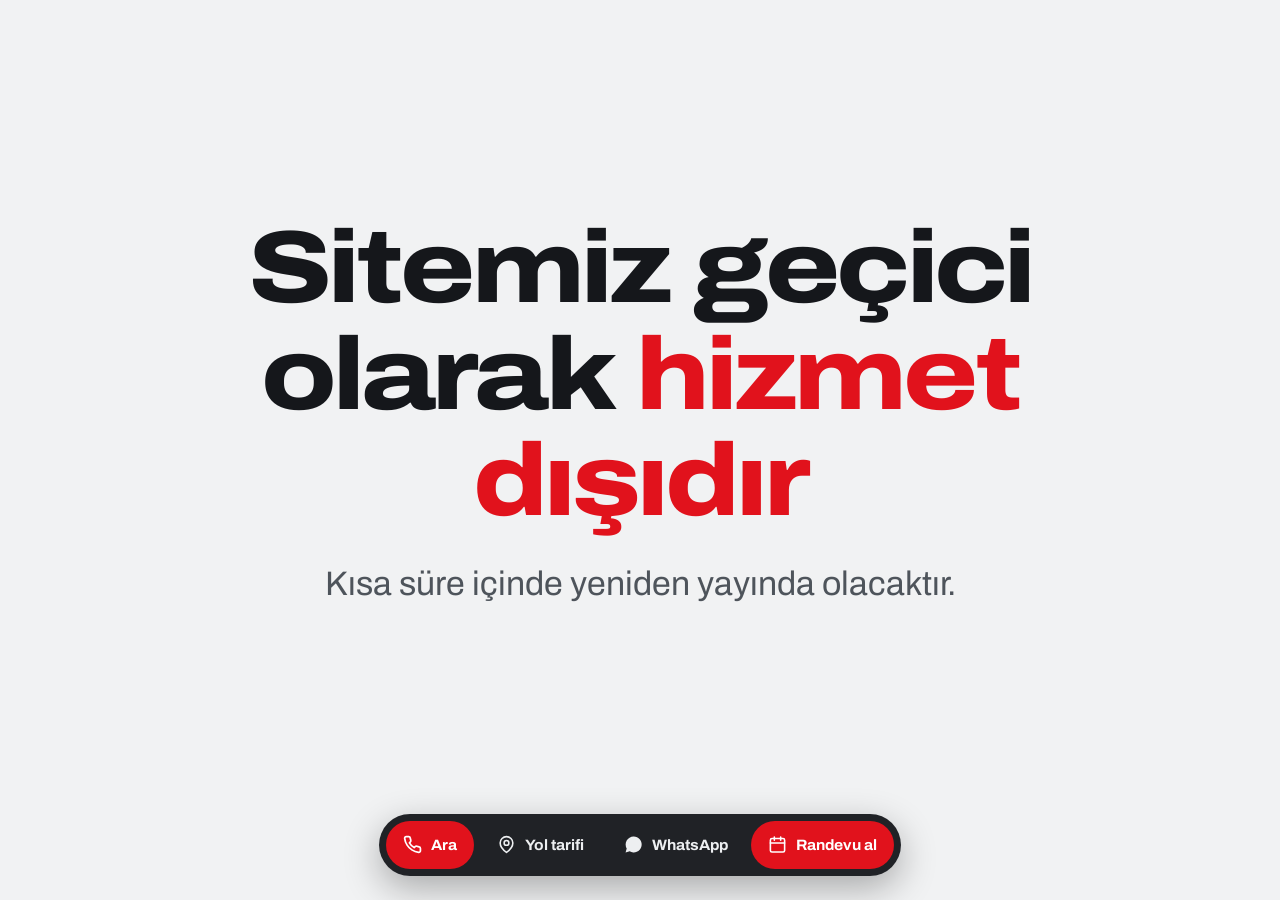
==== commit 08cbb70a: "Hizmet dışı sayfasını hata sayfası sadeliğine indir Üst menü, randevu formu ve alt bilgi kaldırıldı;" ====
--- a/index.html
+++ b/index.html
@@ -11,7 +11,7 @@
 <meta charset="utf-8">
 <meta name="viewport" content="width=device-width, initial-scale=1">
 <title>Geçici olarak hizmet dışı | Pilot Garage Kervancı Oto Center</title>
-<meta name="description" content="Sitemiz geçici olarak hizmet dışıdır. Kısa süre içinde yeniden yayında olacaktır. Randevu için arayabilir veya WhatsApp'tan yazabilirsiniz.">
+<meta name="description" content="Sitemiz geçici olarak hizmet dışıdır. Kısa süre içinde yeniden yayında olacaktır.">
 <link rel="canonical" href="https://pilotgaragecorlu.tr/">
 <meta name="theme-color" content="#15171B">
 <link rel="preconnect" href="https://fonts.googleapis.com">
@@ -21,6 +21,14 @@
 <link rel="icon" type="image/png" sizes="512x512" href="/gorseller/favicon-512.png">
 <link rel="apple-touch-icon" href="/gorseller/apple-touch-icon.png">
 <link rel="stylesheet" href="/assets/style.css">
+<style>
+  body{min-height:100vh;display:flex;align-items:center;justify-content:center;padding:32px 32px 110px;text-align:center}
+  .mesaj{max-width:1000px}
+  .mesaj h1{font-size:clamp(40px,8vw,104px);font-weight:800;font-variation-settings:"wdth" 118;letter-spacing:-.035em;line-height:1.04}
+  .mesaj h1 em{font-style:normal;color:var(--red)}
+  .mesaj p{margin-top:26px;font-size:clamp(20px,3.2vw,34px);color:#4E545B;line-height:1.35}
+  @media (min-width:901px){.dock{right:auto;left:50%;transform:translateX(-50%)}}
+</style>
 <script type="application/ld+json">
 {
   "@context": "https://schema.org",
@@ -64,97 +72,16 @@
 height="0" width="0" style="display:none;visibility:hidden"></iframe></noscript>
 <!-- End Google Tag Manager (noscript) -->
 
-<header class="hdr">
-  <div class="wrap hdr-in">
-    <a class="brand" href="/" aria-label="Pilot Garage Çorlu Oto Ekspertiz Kervancı Oto Center">
-      <img class="brand-logo" src="/gorseller/pilot-garage-logo.png" alt="Pilot Garage" width="828" height="120">
-      <span class="brand-tx">
-        <b>Çorlu Oto Ekspertiz</b>
-        <span>Kervancı Oto Center</span>
-      </span>
-    </a>
-    <span class="live" style="margin-left:auto"><i class="pulse"></i>24 saat açık</span>
-    <a class="hdr-tel" href="tel:+905467136656" data-tel="text"><svg width="17" height="17" viewBox="0 0 24 24" fill="none" stroke="currentColor" stroke-width="2.2" stroke-linecap="round" stroke-linejoin="round" aria-hidden="true"><path d="M22 16.9v3a2 2 0 0 1-2.2 2 19.8 19.8 0 0 1-8.6-3.1 19.5 19.5 0 0 1-6-6A19.8 19.8 0 0 1 2.1 4.2 2 2 0 0 1 4.1 2h3a2 2 0 0 1 2 1.7c.1 1 .4 1.9.7 2.8a2 2 0 0 1-.5 2.1L8.1 9.9a16 16 0 0 0 6 6l1.3-1.2a2 2 0 0 1 2.1-.5c.9.3 1.8.6 2.8.7a2 2 0 0 1 1.7 2Z"/></svg><span>0546 713 66 56</span></a>
-  </div>
-</header>
-
-<main>
-<section class="phead">
-  <div class="wrap">
-    <h1>Sitemiz geçici olarak hizmet dışıdır</h1>
-    <p>Kısa süre içinde yeniden yayında olacaktır.</p>
-  </div>
-</section>
-
-<section class="sec" id="randevu">
-  <div class="wrap bk">
-    <div>
-      <h2 class="h2">Randevu almaya devam edebilirsiniz</h2>
-      <p class="sub">Formu doldurun, bilgiler hazır bir WhatsApp mesajına dönüşsün. Ya da doğrudan arayın — 24 saat açığız.</p>
-      <div class="hero-cta">
-        <a class="btn" href="tel:+905467136656" data-tel><svg width="17" height="17" viewBox="0 0 24 24" fill="none" stroke="currentColor" stroke-width="2.2" stroke-linecap="round" stroke-linejoin="round" aria-hidden="true"><path d="M22 16.9v3a2 2 0 0 1-2.2 2 19.8 19.8 0 0 1-8.6-3.1 19.5 19.5 0 0 1-6-6A19.8 19.8 0 0 1 2.1 4.2 2 2 0 0 1 4.1 2h3a2 2 0 0 1 2 1.7c.1 1 .4 1.9.7 2.8a2 2 0 0 1-.5 2.1L8.1 9.9a16 16 0 0 0 6 6l1.3-1.2a2 2 0 0 1 2.1-.5c.9.3 1.8.6 2.8.7a2 2 0 0 1 1.7 2Z"/></svg> Hemen arayın</a>
-        <a class="btn ghost" href="https://wa.me/905467136656?text=Merhaba%2C%20Pilot%20Garage%20%C3%87orlu%20Kervanc%C4%B1%20Oto%20Center%27dan%20oto%20ekspertiz%20randevusu%20almak%20istiyorum." data-wa=""><svg viewBox="0 0 24 24" fill="currentColor" aria-hidden="true"><path d="M17.5 14.4c-.3-.2-1.7-.9-2-1-.3-.1-.5-.2-.7.1-.2.3-.7 1-.9 1.2-.2.2-.3.2-.6.1-.3-.2-1.2-.5-2.3-1.4-.9-.8-1.4-1.7-1.6-2-.2-.3 0-.5.1-.6l.5-.6c.1-.2.2-.3.3-.5 0-.2 0-.4-.1-.5l-.9-2.2c-.2-.6-.5-.5-.7-.5h-.6c-.2 0-.5.1-.8.4-.3.3-1 1-1 2.5s1.1 2.9 1.2 3.1c.2.2 2.1 3.3 5.2 4.6 2.6 1 3.1.8 3.7.8.6-.1 1.7-.7 2-1.4.2-.7.2-1.3.2-1.4-.1-.1-.3-.2-.6-.3M12 2a10 10 0 0 0-8.6 15L2 22l5.2-1.4A10 10 0 1 0 12 2Z"/></svg> WhatsApp'tan yazın</a>
-      </div>
-      <hr class="rule" style="margin:28px 0">
-      <h3 style="font-size:20px;margin-bottom:10px">Çalışma saatleri</h3>
-      <div class="hrs" id="hrs"></div>
-    </div>
-
-    <div class="form">
-      <div class="fg">
-        <div class="f full"><label for="fName">Ad soyad</label><input id="fName" type="text" autocomplete="name" placeholder="Adınız ve soyadınız"></div>
-        <div class="f"><label for="fPhone">Telefon</label><input id="fPhone" type="tel" autocomplete="tel" placeholder="05xx xxx xx xx"></div>
-        <div class="f"><label for="fCar">Araç marka / model</label><input id="fCar" type="text" placeholder="Örn. Renault Megane 2018"></div>
-        <div class="f"><label for="fPkg">Paket</label><select id="fPkg"></select></div>
-        <div class="f"><label for="fDate">Tercih ettiğiniz gün</label><input id="fDate" type="date"></div>
-        <div class="f full"><label for="fTime">Saat</label>
-          <select id="fTime">
-            <option>Fark etmez</option>
-            <option>Sabah (08:00–12:00)</option>
-            <option>Öğleden sonra (12:00–17:00)</option>
-            <option>Akşam (17:00–22:00)</option>
-            <option>Gece (22:00–08:00)</option>
-          </select>
-        </div>
-        <div class="f full"><label for="fNote">Eklemek istediğiniz not</label><textarea id="fNote" placeholder="Örn. Araç galeride, satıcıyla birlikte geleceğiz."></textarea></div>
-      </div>
-      <button class="btn" id="bkSend" type="button"><svg viewBox="0 0 24 24" fill="currentColor" aria-hidden="true"><path d="M17.5 14.4c-.3-.2-1.7-.9-2-1-.3-.1-.5-.2-.7.1-.2.3-.7 1-.9 1.2-.2.2-.3.2-.6.1-.3-.2-1.2-.5-2.3-1.4-.9-.8-1.4-1.7-1.6-2-.2-.3 0-.5.1-.6l.5-.6c.1-.2.2-.3.3-.5 0-.2 0-.4-.1-.5l-.9-2.2c-.2-.6-.5-.5-.7-.5h-.6c-.2 0-.5.1-.8.4-.3.3-1 1-1 2.5s1.1 2.9 1.2 3.1c.2.2 2.1 3.3 5.2 4.6 2.6 1 3.1.8 3.7.8.6-.1 1.7-.7 2-1.4.2-.7.2-1.3.2-1.4-.1-.1-.3-.2-.6-.3M12 2a10 10 0 0 0-8.6 15L2 22l5.2-1.4A10 10 0 1 0 12 2Z"/></svg> Mesajı WhatsApp'ta aç</button>
-      <p class="form-note">Bilgiler sunucumuza kaydedilmez, doğrudan WhatsApp mesajına yazılır.</p>
-    </div>
-  </div>
-</section>
+<main class="mesaj">
+  <h1>Sitemiz geçici olarak <em>hizmet dışıdır</em></h1>
+  <p>Kısa süre içinde yeniden yayında olacaktır.</p>
 </main>
-
-<footer class="ftr">
-  <div class="wrap">
-    <div class="ftr-t">
-      <div>
-        <img class="ftr-logo" src="/gorseller/pilot-garage-logo-beyaz.png" alt="Pilot Garage" width="828" height="120">
-        <h4>Pilot Garage Çorlu Oto Ekspertiz Kervancı Oto Center</h4>
-        <p style="margin-top:14px" data-adres></p>
-      </div>
-      <div>
-        <h4>İletişim</h4>
-        <ul>
-          <li><a href="tel:+905467136656" data-tel="text">0546 713 66 56</a></li>
-          <li><a href="https://wa.me/905467136656?text=Merhaba%2C%20Pilot%20Garage%20%C3%87orlu%20Kervanc%C4%B1%20Oto%20Center%27dan%20oto%20ekspertiz%20randevusu%20almak%20istiyorum." data-wa="">WhatsApp</a></li>
-          <li><a href="https://www.google.com/maps/dir/?api=1&amp;destination=41.139714,27.871995&amp;destination_place_id=ChIJ3xcATprhtBQR6YqEN_6ETvA" data-map>Yol tarifi</a></li>
-          <li>Her gün 24 saat açık</li>
-        </ul>
-      </div>
-    </div>
-    <div class="ftr-b">
-      <span>© <span data-yil>2026</span> Pilot Garage Çorlu Oto Ekspertiz Kervancı Oto Center. Tüm hakları saklıdır.</span>
-      <span>Pilot Garage yetkili bayisidir · <a href="https://pilotgarage.com/tr" target="_blank" rel="noopener">pilotgarage.com</a></span>
-    </div>
-  </div>
-</footer>
 
 <nav class="dock" aria-label="Hızlı işlemler">
   <a class="dk primary puls" href="tel:+905467136656" data-tel><svg width="17" height="17" viewBox="0 0 24 24" fill="none" stroke="currentColor" stroke-width="2.2" stroke-linecap="round" stroke-linejoin="round" aria-hidden="true"><path d="M22 16.9v3a2 2 0 0 1-2.2 2 19.8 19.8 0 0 1-8.6-3.1 19.5 19.5 0 0 1-6-6A19.8 19.8 0 0 1 2.1 4.2 2 2 0 0 1 4.1 2h3a2 2 0 0 1 2 1.7c.1 1 .4 1.9.7 2.8a2 2 0 0 1-.5 2.1L8.1 9.9a16 16 0 0 0 6 6l1.3-1.2a2 2 0 0 1 2.1-.5c.9.3 1.8.6 2.8.7a2 2 0 0 1 1.7 2Z"/></svg><span>Ara</span></a>
   <a class="dk" href="https://www.google.com/maps/dir/?api=1&amp;destination=41.139714,27.871995&amp;destination_place_id=ChIJ3xcATprhtBQR6YqEN_6ETvA" data-map><svg viewBox="0 0 24 24" fill="none" stroke="currentColor" stroke-width="2" stroke-linecap="round" stroke-linejoin="round" aria-hidden="true"><path d="M20 10c0 6-8 12-8 12s-8-6-8-12a8 8 0 0 1 16 0Z"/><circle cx="12" cy="10" r="3"/></svg><span>Yol tarifi</span></a>
   <a class="dk" href="https://wa.me/905467136656?text=Merhaba%2C%20Pilot%20Garage%20%C3%87orlu%20Kervanc%C4%B1%20Oto%20Center%27dan%20oto%20ekspertiz%20randevusu%20almak%20istiyorum." data-wa=""><svg viewBox="0 0 24 24" fill="currentColor" aria-hidden="true"><path d="M17.5 14.4c-.3-.2-1.7-.9-2-1-.3-.1-.5-.2-.7.1-.2.3-.7 1-.9 1.2-.2.2-.3.2-.6.1-.3-.2-1.2-.5-2.3-1.4-.9-.8-1.4-1.7-1.6-2-.2-.3 0-.5.1-.6l.5-.6c.1-.2.2-.3.3-.5 0-.2 0-.4-.1-.5l-.9-2.2c-.2-.6-.5-.5-.7-.5h-.6c-.2 0-.5.1-.8.4-.3.3-1 1-1 2.5s1.1 2.9 1.2 3.1c.2.2 2.1 3.3 5.2 4.6 2.6 1 3.1.8 3.7.8.6-.1 1.7-.7 2-1.4.2-.7.2-1.3.2-1.4-.1-.1-.3-.2-.6-.3M12 2a10 10 0 0 0-8.6 15L2 22l5.2-1.4A10 10 0 1 0 12 2Z"/></svg><span>WhatsApp</span></a>
-  <a class="dk primary" href="#randevu"><svg viewBox="0 0 24 24" fill="none" stroke="currentColor" stroke-width="2" stroke-linecap="round" stroke-linejoin="round" aria-hidden="true"><rect x="3" y="4.5" width="18" height="17" rx="2"/><path d="M8 2.5v4M16 2.5v4M3 10h18"/></svg><span>Randevu al</span></a>
+  <a class="dk primary" href="https://wa.me/905467136656?text=Merhaba%2C%20Pilot%20Garage%20%C3%87orlu%20Kervanc%C4%B1%20Oto%20Center%27dan%20ekspertiz%20randevusu%20almak%20istiyorum.%20Uygun%20g%C3%BCn%20ve%20saatleri%20payla%C5%9F%C4%B1r%20m%C4%B1s%C4%B1n%C4%B1z%3F" data-wa="Merhaba, Pilot Garage Çorlu Kervancı Oto Center'dan ekspertiz randevusu almak istiyorum. Uygun gün ve saatleri paylaşır mısınız?"><svg viewBox="0 0 24 24" fill="none" stroke="currentColor" stroke-width="2" stroke-linecap="round" stroke-linejoin="round" aria-hidden="true"><rect x="3" y="4.5" width="18" height="17" rx="2"/><path d="M8 2.5v4M16 2.5v4M3 10h18"/></svg><span>Randevu al</span></a>
 </nav>
 
 <script src="/assets/site.js"></script>
